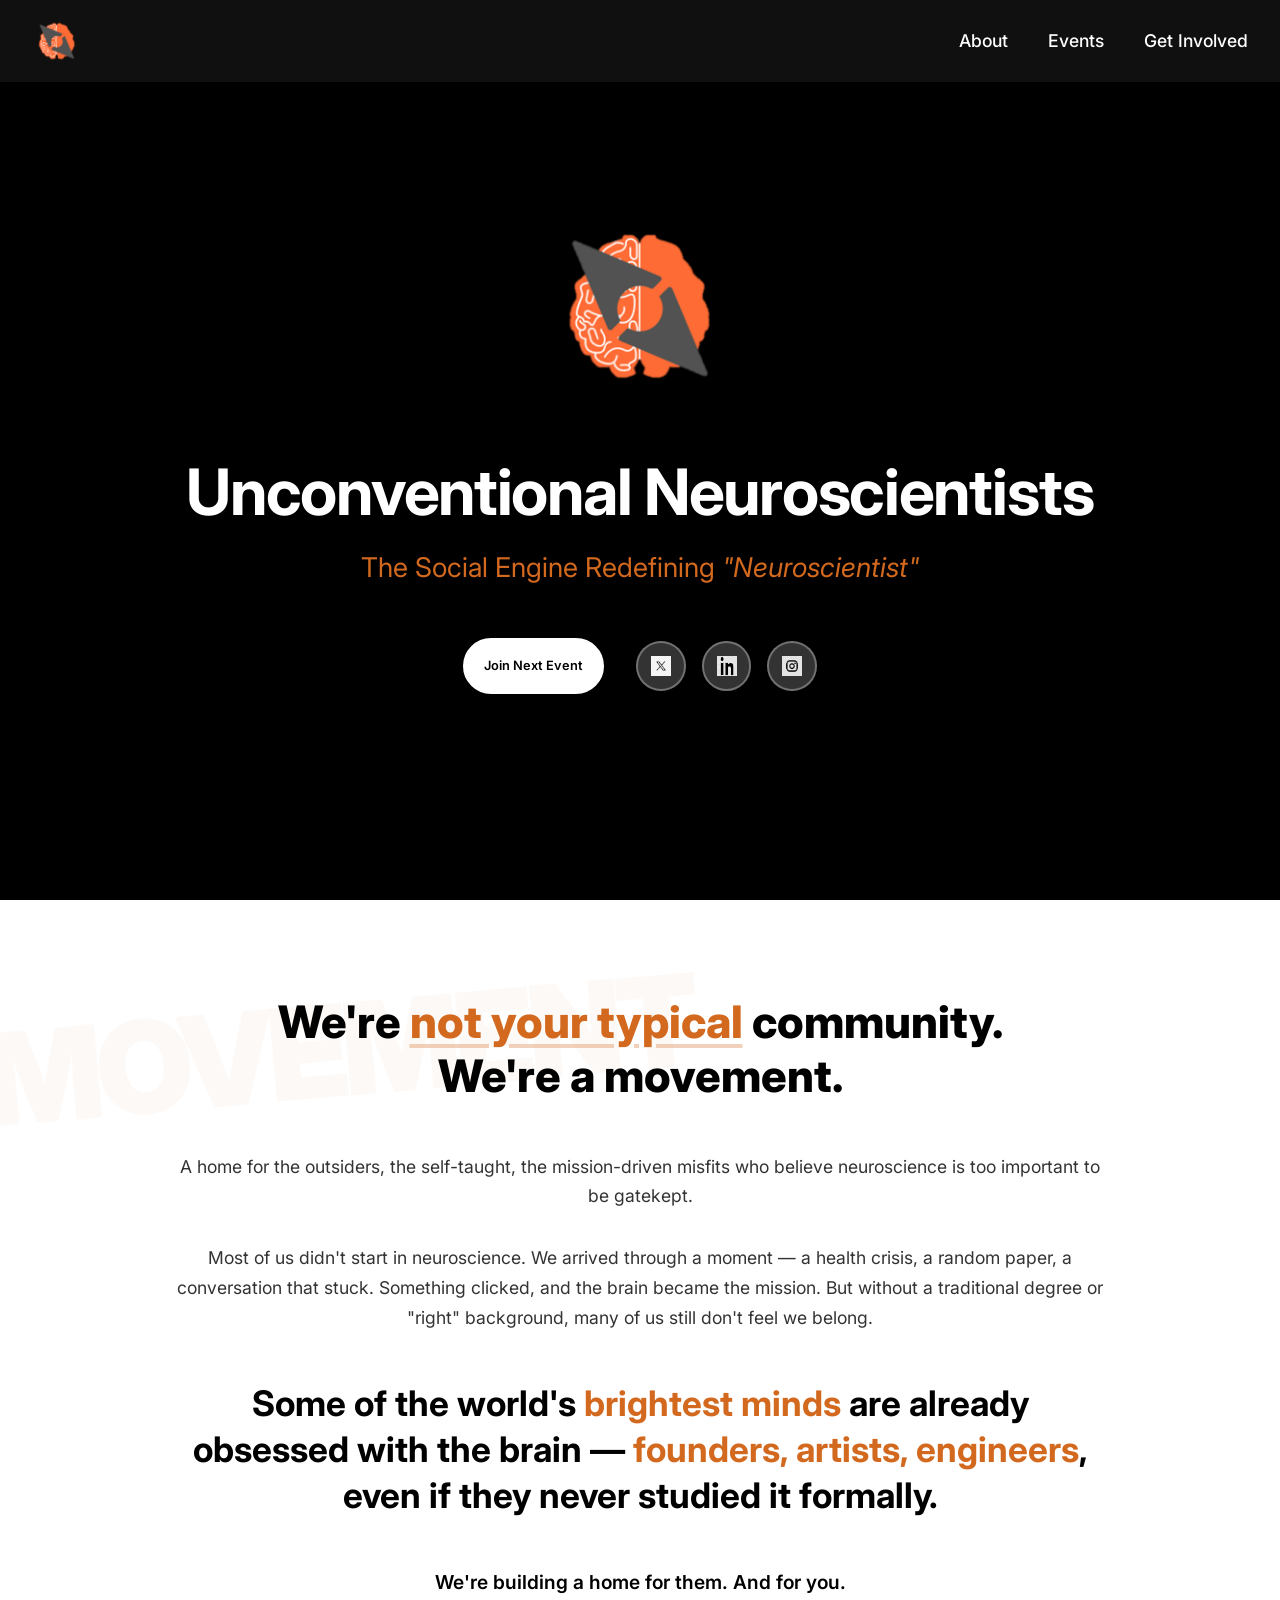
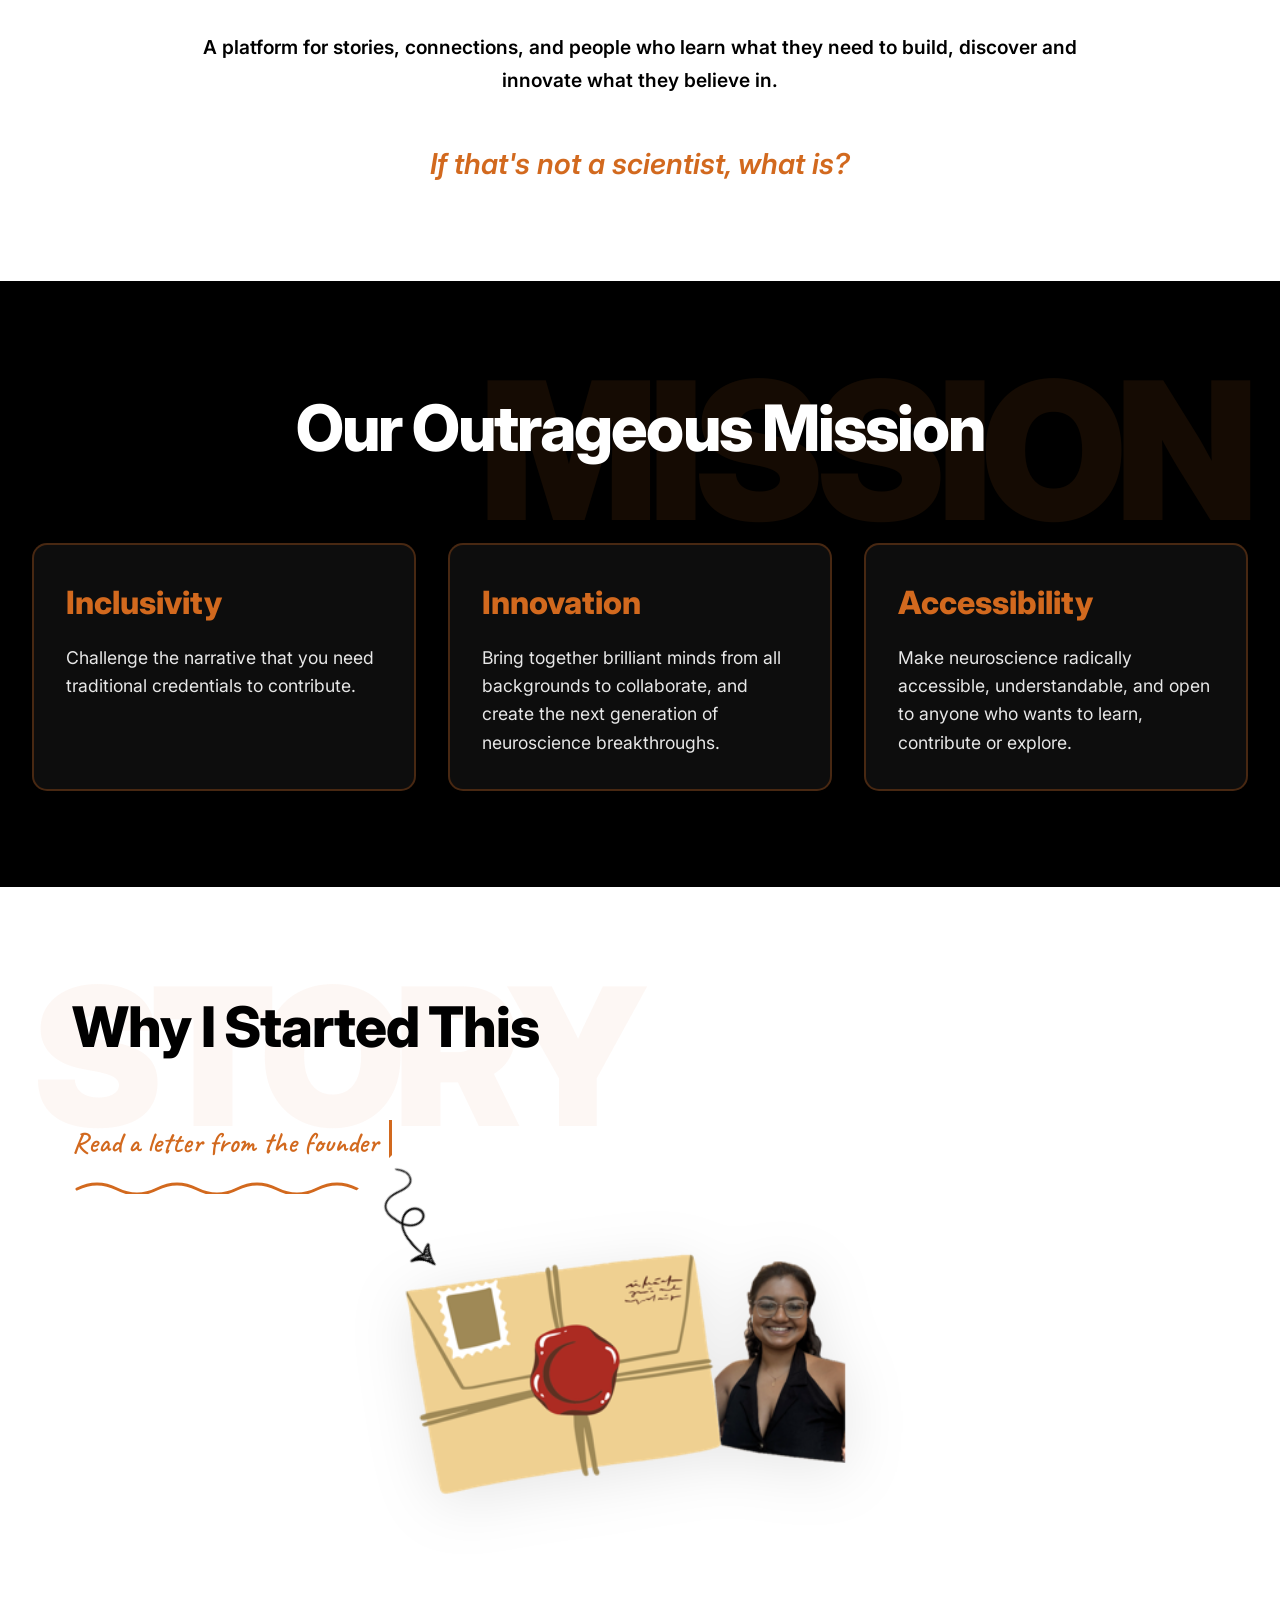
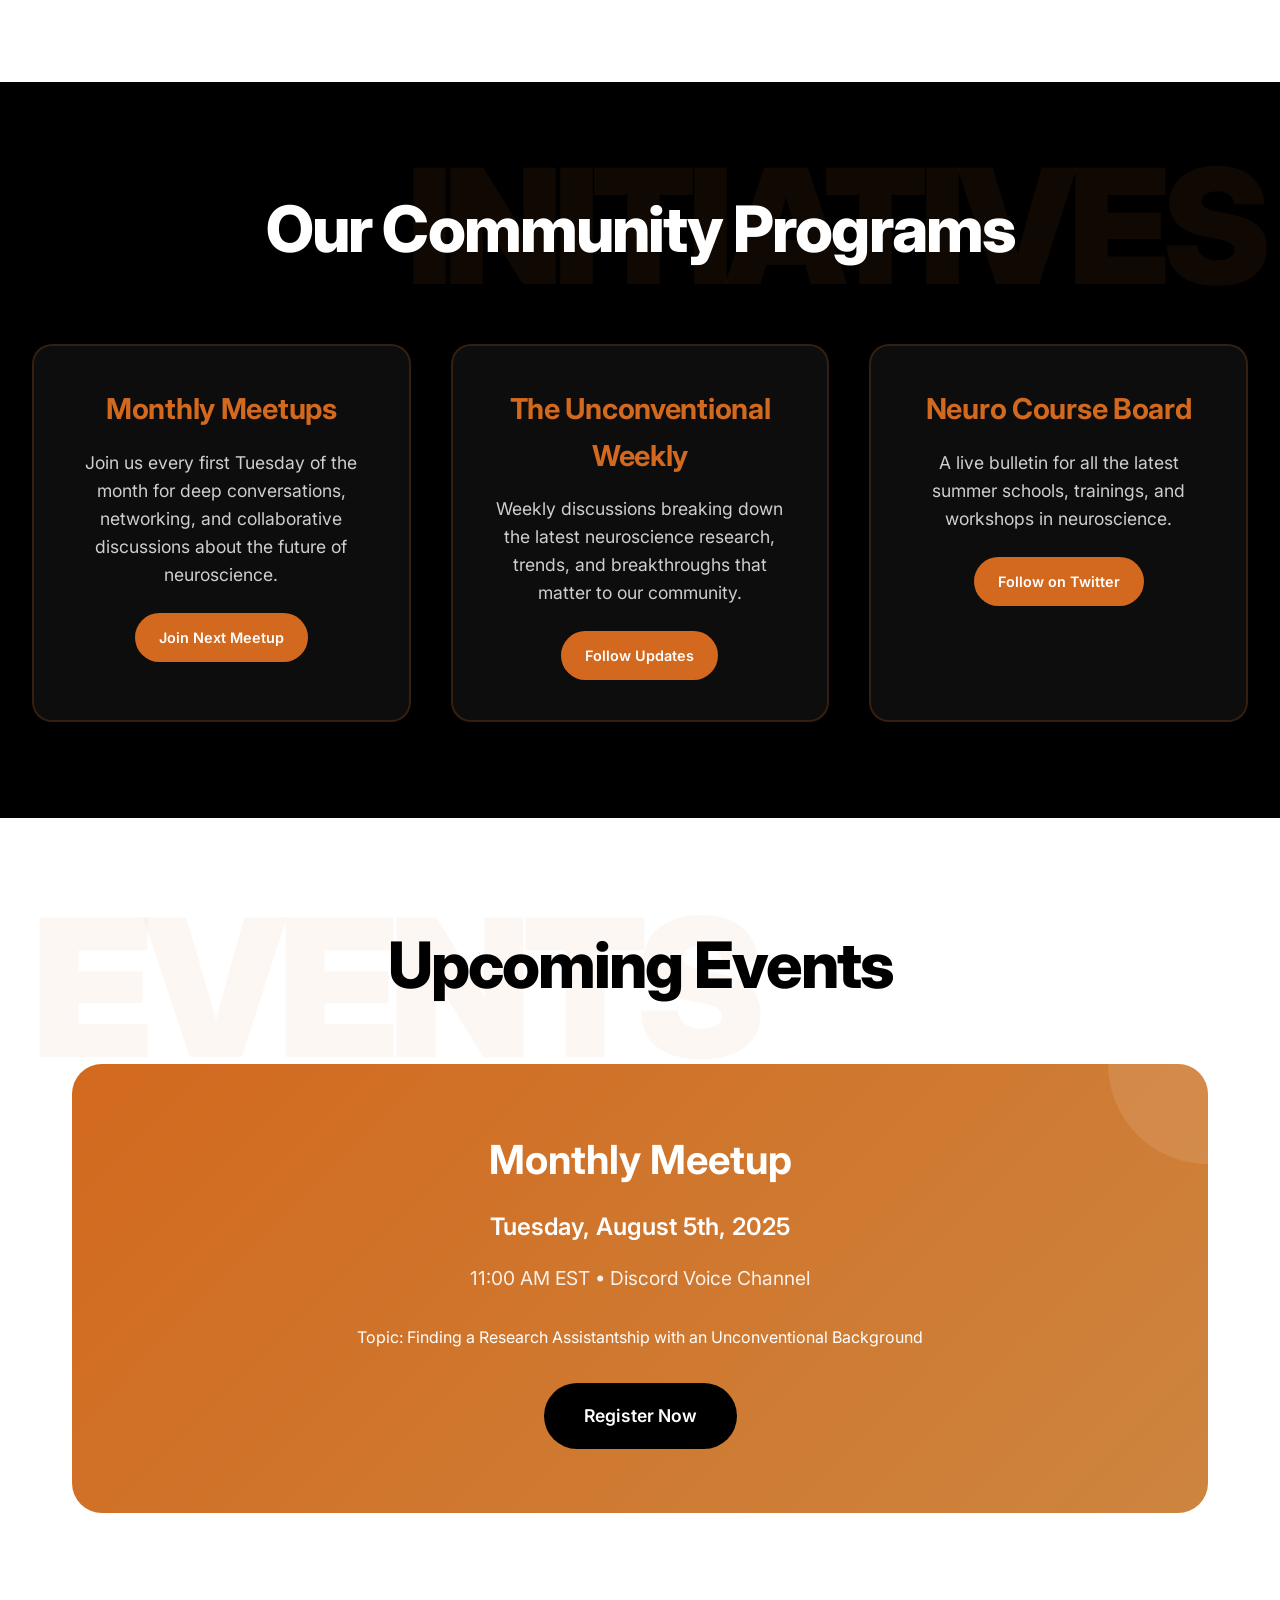
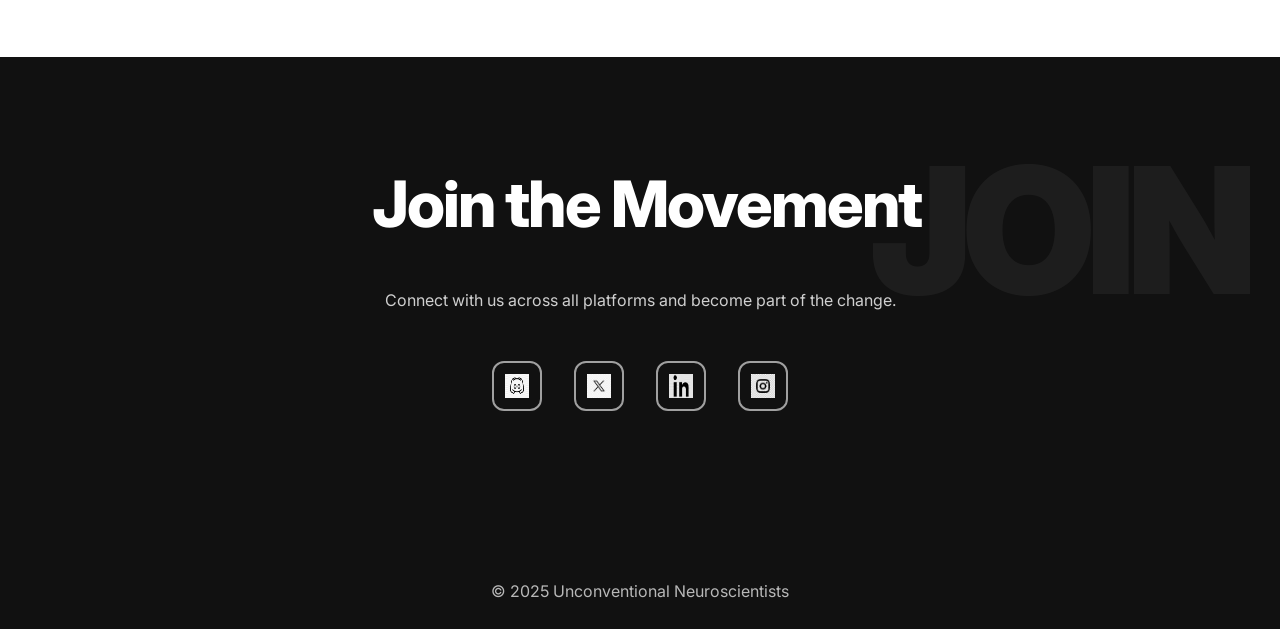
==== index.html @ bb315731 "changed word platform to community" ====
<!DOCTYPE html>
<html lang="en">
<head>
    <meta charset="UTF-8">
    <meta name="viewport" content="width=device-width, initial-scale=1.0">
    <title>Unconventional Neuroscientists</title>
    <link href="https://fonts.googleapis.com/css2?family=Inter:wght@400;500;600;700;800;900&family=Poppins:wght@400;500;600;700;800;900&family=Caveat:wght@400;500;600;700&display=swap" rel="stylesheet">
    <style>
        * {
            margin: 0;
            padding: 0;
            box-sizing: border-box;
        }

        body {
            font-family: 'Inter', 'Poppins', -apple-system, BlinkMacSystemFont, 'Segoe UI', sans-serif;
            line-height: 1.6;
            color: #333;
            scroll-behavior: smooth;
            overflow-x: hidden;
        }

        /* Header */
        .header {
            position: fixed;
            top: 0;
            width: 100%;
            background: rgba(17, 17, 17, 0.95);
            backdrop-filter: blur(10px);
            padding: 1rem 0;
            z-index: 1000;
            box-shadow: 0 2px 20px rgba(0,0,0,0.3);
        }

        .nav-container {
            max-width: 1400px;
            margin: 0 auto;
            display: flex;
            justify-content: space-between;
            align-items: center;
            padding: 0 2rem;
        }

        .logo {
            height: 50px;
            width: 50px;
            background-image: url('uneuro_logo_logo_clear_zoom.png');
            background-size: contain;
            background-repeat: no-repeat;
            background-position: center;
            display: flex;
            align-items: center;
            justify-content: center;
        }

        .nav-links {
            display: flex;
            list-style: none;
            gap: 2.5rem;
        }

        .nav-links a {
            text-decoration: none;
            color: white;
            font-weight: 500;
            font-size: 1.1rem;
            transition: color 0.3s ease;
        }

        .nav-links a:hover {
            color: #D2691E;
        }

        /* Hero Section */
        .hero {
            height: 100vh;
            display: flex;
            flex-direction: column;
            justify-content: center;
            align-items: center;
            background: #000;
            text-align: center;
            padding: 0 2rem;
            position: relative;
        }

        .hero-logo {
            width: 200px;
            height: 200px;
            background-image: url('uneuro_logo_logo_clear_zoom.png');
            background-size: contain;
            background-repeat: no-repeat;
            background-position: center;
            margin-bottom: 3rem;
            animation: float 3s ease-in-out infinite;
            box-shadow: 0 20px 60px rgba(0,0,0,0.2);
        }

        @keyframes float {
            0%, 100% { transform: translateY(0px); }
            50% { transform: translateY(-10px); }
        }

        .hero h1 {
            font-size: 4rem;
            font-weight: 700;
            color: white;
            margin-bottom: 1rem;
            line-height: 1.2;
            letter-spacing: -0.02em;
        }

        .tagline {
            font-size: 1.7rem;
            color: #D2691E;
            max-width: 600px;
            margin: 0 auto 3rem;
            font-weight: 400;
        }

        .hero-ctas {
            display: flex;
            gap: 2rem;
            justify-content: center;
            align-items: center;
            flex-wrap: wrap;
        }

        .primary-cta {
            background: white;
            color: #000;
            padding: 1.0rem 1.2rem;
            border-radius: 50px;
            text-decoration: none;
            font-weight: 600;
            font-size: 0.8rem;
            transition: all 0.3s ease;
            border: 2px solid white;
        }

        .primary-cta:hover {
            background: #000;
            color: white;
            transform: translateY(-2px);
        }

        .social-links {
            display: flex;
            gap: 1rem;
            align-items: center;
        }

        .social-link {
            background: rgba(255, 255, 255, 0.2);
            color: white;
            padding: 0.8rem;
            border-radius: 50%;
            text-decoration: none;
            font-weight: 600;
            font-size: 1rem;
            transition: all 0.3s ease;
            border: 2px solid rgba(255, 255, 255, 0.3);
            min-width: 45px;
            min-height: 45px;
            display: flex;
            align-items: center;
            justify-content: center;
        }

        .social-link img {
            width: 20px;
            height: 20px;
        }

        .social-link:hover {
            background: white;
            transform: translateY(-2px);
        }

        /* Movement Section */
        .movement {
            background: #fff;
            padding: 6rem 0;
            position: relative;
            overflow: hidden;
        }

        .movement::before {
            content: 'MOVEMENT';
            position: absolute;
            font-size: 8rem;
            font-weight: 900;
            color: rgba(210, 105, 30, 0.04);
            top: 3rem;
            left: -1rem;
            z-index: 1;
            letter-spacing: -0.05em;
            transform: rotate(-5deg);
        }

        .movement-content {
            position: relative;
            z-index: 2;
            max-width: 1000px;
            margin: 0 auto;
            padding: 0 2rem;
        }

        .movement-opener {
            font-size: 2.8rem;
            font-weight: 800;
            text-align: center;
            margin-bottom: 3rem;
            line-height: 1.2;
            color: #000;
        }

        .movement-opener .not-typical {
            color: #D2691E;
            text-decoration: underline;
            text-decoration-color: rgba(210, 105, 30, 0.3);
            text-underline-offset: 6px;
        }

        .bio-text {
            font-size: 1.2rem;
            line-height: 1.7;
            color: #333;
            margin-bottom: 2rem;
            text-align: center;
        }

        .bio-text.center {
            text-align: center;
            font-weight: 600;
            color: #000;
        }

        .bio-highlight {
            background: linear-gradient(135deg, rgba(210, 105, 30, 0.15) 0%, rgba(205, 133, 63, 0.08) 100%);
            padding: 2rem;
            border-radius: 15px;
            margin: 2.5rem 0;
            border-left: 4px solid #D2691E;
            font-size: 1.4rem;
            font-weight: 600;
            color: #000;
            text-align: center;
        }

        .diverse-minds {
            font-size: 2.2rem;
            font-weight: 700;
            text-align: center;
            margin: 3rem 0;
            color: #000;
            line-height: 1.3;
        }

        .diverse-minds .orange {
            color: #D2691E;
        }

        .final-question {
            font-size: 1.8rem;
            font-weight: 600;
            text-align: center;
            color: #D2691E;
            font-style: italic;
            margin-top: 3rem;
            line-height: 1.4;
        }

        /* Mission Section */
        .mission {
            background: #000;
            color: white;
            padding: 6rem 0;
            position: relative;
        }

        .mission::before {
            content: 'MISSION';
            position: absolute;
            font-size: 12rem;
            font-weight: 900;
            color: rgba(210, 105, 30, 0.1);
            top: 1rem;
            right: 2rem;
            z-index: 1;
            letter-spacing: -0.05em;
        }

        .mission-content {
            position: relative;
            z-index: 2;
            max-width: 1400px;
            margin: 0 auto;
            padding: 0 2rem;
        }

        .mission h2 {
            font-size: 4rem;
            font-weight: 800;
            color: white;
            margin-bottom: 3rem;
            text-align: center;
            letter-spacing: -0.03em;
        }

        .mission-grid {
            display: grid;
            grid-template-columns: repeat(auto-fit, minmax(350px, 1fr));
            gap: 2rem;
            margin-top: 4rem;
        }

        .mission-card {
            background: rgba(255, 255, 255, 0.05);
            border: 2px solid rgba(210, 105, 30, 0.3);
            border-radius: 15px;
            padding: 2rem;
            transition: all 0.3s ease;
        }

        .mission-card:hover {
            border-color: #D2691E;
            background: rgba(210, 105, 30, 0.1);
            transform: translateY(-5px);
        }

        .mission-card .number {
            font-size: 2rem;
            font-weight: 800;
            color: #D2691E;
            margin-bottom: 1rem;
        }

        .mission-card p {
            font-size: 1.1rem;
            line-height: 1.6;
            color: rgba(255, 255, 255, 0.9);
        }
        
        .mission-ps {
            text-align: center;
            margin-top: 4rem;
        }
        
        .mission-ps p {
            font-size: 1.8rem;
            font-weight: 800;
            color: #D2691E;
            margin: 0;
            letter-spacing: -0.01em;
        }

        /* Section Styles */
        .section {
            padding: 6rem 0;
            position: relative;
            /* Remove white padding - extend to full width */
            max-width: none;
            margin: 0;
            width: 100vw;
            margin-left: calc(-50vw + 50%);
        }

        .section-content {
            padding: 0 2rem;
            max-width: 1400px;
            margin: 0 auto;
        }

        /* Community Promise Section */
        .community-promise {
            background: #D2691E;
            padding: 4rem 0;
            position: relative;
            /* Extend orange background to full screen width */
            max-width: none !important;
            margin: 0 !important;
            width: 100vw;
            margin-left: calc(-50vw + 50%);
        }

        .community-promise::before {
            content: 'BELONG';
            position: absolute;
            font-size: 12rem;
            font-weight: 900;
            color: rgba(0, 0, 0, 0.15);
            top: 2rem;
            right: 2rem;
            z-index: 1;
            letter-spacing: -0.05em;
        }

        .promise-content {
            position: relative;
            z-index: 2;
            max-width: 800px;
            margin: 0 auto;
            text-align: left;
            padding: 0 2rem;
        }

        .community-promise h2 {
            font-size: 4rem;
            font-weight: 800;
            color: white;
            margin-bottom: 2rem;
            letter-spacing: -0.03em;
        }

        .community-promise p {
            font-size: 1.3rem;
            line-height: 1.8;
            color: rgba(255, 255, 255, 0.9);
            margin-bottom: 1.5rem;
        }

        /* Vision Section */
        .vision {
            background: #111;
            padding: 4rem 0;
            position: relative;
            /* Extend background to full screen width */
            max-width: none !important;
            margin: 0 !important;
            width: 100vw;
            margin-left: calc(-50vw + 50%);
        }

        .vision::before {
            content: 'VISION';
            position: absolute;
            font-size: 11rem;
            font-weight: 900;
            color: rgba(210, 105, 30, 0.15);
            top: 1rem;
            left: 1rem;
            z-index: 1;
            letter-spacing: -0.05em;
        }

        .vision-content {
            position: relative;
            z-index: 2;
            max-width: 1000px;
            margin: 0 auto;
            padding: 0 2rem;
        }

        .vision h2 {
            font-size: 4rem;
            font-weight: 800;
            color: white;
            margin-bottom: 3rem;
            text-align: center;
            letter-spacing: -0.03em;
        }

        .vision-points {
            display: grid;
            grid-template-columns: 1fr;
            gap: 3rem;
        }

        .vision-point {
            background: rgba(210, 105, 30, 0.1);
            padding: 2.5rem;
            border-radius: 20px;
            border-left: 4px solid #D2691E;
        }

        .vision-point h3 {
            font-size: 1.8rem;
            font-weight: 700;
            color: #D2691E;
            margin-bottom: 1rem;
            letter-spacing: -0.01em;
        }

        .vision-point p {
            font-size: 1.1rem;
            line-height: 1.8;
            color: rgba(255, 255, 255, 0.8);
        }

        /* Monthly Meetups Section */
        .meetups {
            background: #111;
            padding: 4rem 0;
            position: relative;
            /* Extend background to full screen width */
            max-width: none !important;
            margin: 0 !important;
            width: 100vw;
            margin-left: calc(-50vw + 50%);
        }

        .meetups::before {
            content: 'MEET';
            position: absolute;
            font-size: 10rem;
            font-weight: 900;
            color: rgba(210, 105, 30, 0.1);
            top: 1rem;
            left: 2rem;
            z-index: 1;
            letter-spacing: -0.05em;
        }

        .meetup-card {
            background: #D2691E;
            border-radius: 30px;
            padding: 4rem;
            max-width: 500px;
            margin-left: auto;
            margin-right: 4rem;
            box-shadow: 0 30px 80px rgba(0,0,0,0.3);
            border: none;
            position: relative;
            z-index: 2;
        }

        .meetup-card h2 {
            color: white;
            font-size: 2.8rem;
            margin-bottom: 1.5rem;
            text-align: left;
            font-weight: 700;
            letter-spacing: -0.02em;
        }

        .meetup-card p {
            font-size: 1.5rem;
            color: white;
            margin: 0;
            font-weight: 500;
            text-align: left;
        }

        /* Get Involved Section */
        .get-involved {
            background: #111;
            padding: 6rem 0;
            position: relative;
            /* Extend background to full screen width */
            max-width: none !important;
            margin: 0 !important;
            width: 100vw;
            margin-left: calc(-50vw + 50%);
        }

        .get-involved::before {
            content: 'JOIN';
            position: absolute;
            font-size: 11rem;
            font-weight: 900;
            color: rgba(255, 255, 255, 0.05);
            top: 2rem;
            right: 2rem;
            z-index: 1;
            letter-spacing: -0.05em;
        }

        .get-involved-content {
            position: relative;
            z-index: 2;
            max-width: 600px;
            margin: 0 auto;
            padding: 0 2rem;
        }

        .get-involved h2 {
            color: white;
            font-size: 4rem;
            font-weight: 800;
            margin-bottom: 2rem;
            text-align: center;
            letter-spacing: -0.03em;
            white-space: nowrap;
        }

        .community-tagline {
            font-size: 1.0rem;
            color: rgba(255, 255, 255, 0.8);
            margin-bottom: 3rem;
            text-align: center;
            line-height: 1.6;
        }

        .social-icons {
            display: flex;
            gap: 2rem;
            justify-content: center;
            align-items: center;
        }

        .social-icon {
            width: 50px;
            height: 50px;
            border: 2px solid rgba(255, 255, 255, 0.6);
            border-radius: 12px;
            display: flex;
            align-items: center;
            justify-content: center;
            text-decoration: none;
            color: rgba(255, 255, 255, 0.8);
            font-size: 1.5rem;
            transition: all 0.3s ease;
            background: transparent;
        }

        .social-icon img {
            width: 24px;
            height: 24px;
        }

        .social-icon:hover {
            border-color: #D2691E;
            background: rgba(210, 105, 30, 0.1);
            transform: translateY(-2px);
        }

        .platform-label {
            font-size: 0.9rem;
            color: rgba(255, 255, 255, 0.6);
            margin-top: 1rem;
            text-align: center;
        }

        /* Help Shape Section */
        .help-shape {
            background: #111;
            position: relative;
            padding: 8rem 0;
            /* Extend background to full screen width */
            max-width: none !important;
            margin: 0 !important;
            width: 100vw;
            margin-left: calc(-50vw + 50%);
        }

        .help-shape::before {
            content: 'SHAPE';
            position: absolute;
            font-size: 10rem;
            font-weight: 900;
            color: rgba(210, 105, 30, 0.1);
            top: 1rem;
            left: 1rem;
            z-index: 1;
            letter-spacing: -0.05em;
        }

        .help-shape-content {
            position: relative;
            z-index: 2;
            max-width: 700px;
            margin: 0 auto;
            text-align: center;
            padding: 0 2rem;
        }

        .help-shape h2 {
            font-size: 4rem;
            font-weight: 800;
            color: white;
            margin-bottom: 2rem;
            letter-spacing: -0.03em;
        }

        .help-shape p {
            font-size: 1.1rem;
            line-height: 1.8;
            color: rgba(255, 255, 255, 0.8);
            margin-bottom: 1.5rem;
        }

        .cta-button {
            display: inline-block;
            background: #D2691E;
            color: white;
            padding: 1.5rem 3rem;
            border-radius: 50px;
            text-decoration: none;
            font-weight: 600;
            font-size: 1.2rem;
            transition: all 0.3s ease;
            margin-top: 2rem;
        }

        .cta-button:hover {
            transform: translateY(-3px);
            box-shadow: 0 15px 40px rgba(210, 105, 30, 0.4);
            background: #B8641F;
        }

        /* Footer */
        .footer {
            background: #111;
            color: white;
            padding: 1.5rem 0;
        }

        .footer-content {
            max-width: 1400px;
            margin: 0 auto;
            padding: 0 2rem;
            display: flex;
            justify-content: flex-start;
        }

        .footer-discord {
            background: #D2691E;
            color: white;
            padding: 0.8rem 1.5rem;
            border-radius: 40px;
            text-decoration: none;
            font-weight: 600;
            font-size: 1rem;
            transition: all 0.3s ease;
        }

        .footer-discord:hover {
            transform: translateY(-2px);
            box-shadow: 0 10px 30px rgba(210, 105, 30, 0.4);
            background: #B8641F;
        }

        /* Mobile Responsive */
        @media (max-width: 768px) {
            .nav-links {
                display: flex;
                gap: 1.2rem;
                font-size: 0.9rem;
            }

            .hero h1 {
                font-size: 2.8rem;
            }

            .tagline {
                font-size: 1.2rem;
            }

            .hero-ctas {
                flex-direction: column;
                gap: 1.5rem;
            }

            .social-links {
                justify-content: center;
            }

            .mission::before,
            .about::before,
            .movement::before,
            .initiatives::before,
            .events::before,
            .get-involved::before {
                font-size: 6rem;
                top: 1rem;
                right: 1rem;
                left: auto;
            }

            .movement::before {
                left: 1rem;
                right: auto;
            }

            .about::before {
                left: 1rem;
                right: auto;
            }

            .mission h2,
            .about .story-content h2,
            .initiatives h2,
            .events h2,
            .get-involved h2 {
                font-size: 2.8rem;
            }

            .mission-grid {
                grid-template-columns: 1fr;
                gap: 1.5rem;
            }


            .initiatives-grid {
                grid-template-columns: 1fr;
                gap: 2rem;
            }

            .next-event {
                padding: 2.5rem 2rem;
            }

            .next-event h3 {
                font-size: 2rem;
            }

            .hero-logo {
                width: 150px;
                height: 150px;
            }

            .hero-logo::before {
                width: 60px;
                height: 60px;
            }

            .hero-logo::after {
                width: 90px;
                height: 12px;
            }
            
            .about .section-content {
                gap: 0rem;
            }

            .get-involved h2 {
                font-size: 2.8rem;
                white-space: normal;
            }

            .social-icons {
                gap: 1.5rem;
            }

            .social-icon {
                width: 45px;
                height: 45px;
                font-size: 1.3rem;
            }

            .movement-opener {
                font-size: 2.5rem;
            }

            .bio-text {
                font-size: 1.2rem;
            }

            .bio-highlight {
                font-size: 1.4rem;
                padding: 2rem;
            }

            .diverse-minds {
                font-size: 2rem;
            }

            .final-question {
                font-size: 1.8rem;
            }

            .typewriter-text {
                font-size: 1.4rem;
            }

            .squiggly-underline {
                width: 280px;
            }

            .curvy-arrow {
                width: 80px;
                right: -50px;
                top: 50px;
            }

            .envelope {
                width: 480px;
            }
        }

        /* Why I Started This Section */
        .about {
            background: #fff;
            padding: 6rem 0;
            position: relative;
        }

        .about::before {
            content: 'STORY';
            position: absolute;
            font-size: 12rem;
            font-weight: 900;
            color: rgba(210, 105, 30, 0.05);
            top: 1rem;
            left: 2rem;
            z-index: 1;
            letter-spacing: -0.05em;
        }
        
        .about .section-content {
            position: relative;
            z-index: 2;
            max-width: 1200px;
            /* margin: 0 auto; */
            /* padding: 0 2rem; */
            display: flex;
            flex-direction: column;
        }
        
        .story-content {
            align-self: flex-start;
        }
        
        .story-content h2 {
            font-size: 3.5rem;
            font-weight: 800;
            color: #000;
            margin-bottom: 3rem;
            letter-spacing: -0.02em;
            text-align: left;
        }
        
        .letter-section {
            display: flex;
            justify-content: center;
            align-items: center;
            width: 100%;
            margin: -6rem 0 0 0;
            padding: 0;
        }
        
        .envelope-container {
            display: flex;
            justify-content: center;
            align-items: center;
            margin: 0;
            padding: 0;
        }

        .animated-text-container {
            margin-bottom: 3rem;
            position: relative;
            display: flex;
            flex-direction: column;
            align-items: flex-start;
            max-width: fit-content;
        }

        .typewriter-text {
            font-family: 'Caveat', cursive;
            font-size: 1.8rem;
            color: #D2691E;
            font-weight: 600;
            white-space: nowrap;
            overflow: hidden;
            border-right: 3px solid #D2691E;
            width: 0;
            animation: typewriter 3s steps(28) 0.5s forwards, blink 0.75s step-end infinite;
        }
        
        @keyframes typewriter {
            from { width: 0; }
            to { width: 100%; }
       }
       

        @keyframes blink {
            50% { border-color: transparent; }
        }

        .squiggly-underline {
            margin-top: 0.5rem;
            opacity: 0;
            animation: fadeInUnderline 0.5s ease 3.5s forwards;
        }

        @keyframes fadeInUnderline {
            to {opacity: 1; }
        }

        .squiggly-path {
            stroke: #D2691E;
            stroke-width: 3;
            fill: none;
            stroke-linecap: round;
            stroke-dasharray: 300;
            stroke-dashoffset: 300;
            animation: drawSquiggle 1s ease 3.5s forwards;
        }

        @keyframes drawSquiggle {
            to { stroke-dashoffset: 0; }
        }

        .curvy-arrow {
            position: absolute;
            width: 120px;
            height: auto;
            top: 60px;
            right: -80px;
            opacity: 0;
            transform: rotate(45deg);
            animation: arrowAppear 0.5s ease 4.5s forwards, arrowPulse 2s ease-in-out 5s infinite;
        }

        @keyframes arrowAppear {
            to {opacity: 1; }
        }

        @keyframes arrowPulse {
            0%, 100% { transform: scale(1); }
            50% { transform: scale(1.05); }
        }

        .envelope {
            width: 600px;
            height: auto;
            cursor: pointer;
            transition: all 0.3s ease;
            filter: drop-shadow(0 10px 30px rgba(0,0,0,0.1));
        }

        .envelope:hover, .envelope.highlight {
            transform: translateY(-8px);
            filter: drop-shadow(0 25px 50px rgba(210, 105, 30, 0.2));
        }

        /* Modal Styles */
        .letter-modal {
            display: none;
            position: fixed;
            z-index: 9999;
            left: 0;
            top: 0;
            width: 100%;
            height: 100%;
            background-color: rgba(0,0,0,0.8);
            animation: fadeIn 0.3s ease;
        }

        .letter-content {
            position: relative;
            background: #f8f5f0;
            margin: 5% auto;
            padding: 3rem;
            width: 80%;
            max-width: 700px;
            border-radius: 15px;
            box-shadow: 0 30px 80px rgba(0,0,0,0.3);
            max-height: 80vh;
            overflow-y: auto;
            animation: slideIn 0.4s ease;
        }

        .close-letter {
            position: absolute;
            top: 15px;
            right: 25px;
            font-size: 2rem;
            font-weight: bold;
            color: #666;
            cursor: pointer;
            transition: color 0.3s ease;
        }

        .close-letter:hover {
            color: #D2691E;
        }

        .letter-text {
            font-family: 'Caveat', cursive;
            font-size: 1.5rem;
            line-height: 1.7;
            color: #333;
            margin-bottom: 1.5rem;
            font-weight: 500;
        }

        .letter-signature {
            font-family: 'Caveat', cursive;
            font-size: 1.7rem;
            color: #D2691E;
            text-align: right;
            margin-top: 2rem;
            font-weight: 600;
        }

        @keyframes fadeIn {
            from { opacity: 0; }
            to { opacity: 1; }
        }

        @keyframes slideIn {
            from { transform: translateY(-50px); opacity: 0; }
            to { transform: translateY(0); opacity: 1; }
        }

        .founder-photo {
            width: 100%;
            max-width: 400px;
            height: 500px;
            background: linear-gradient(135deg, #f8f9fa 0%, #e9ecef 100%);
            border-radius: 20px;
            display: flex;
            flex-direction: column;
            justify-content: center;
            align-items: center;
            color: #666;
            font-size: 1.2rem;
            box-shadow: 0 30px 80px rgba(0,0,0,0.1);
            border: 2px solid #f0f0f0;
            position: relative;
            overflow: hidden;
            margin-left: auto;
        }

        .founder-photo::before {
            content: '📸';
            font-size: 4rem;
            margin-bottom: 1rem;
            opacity: 0.5;
        }

        .photo-accent {
            position: absolute;
            width: 100px;
            height: 100px;
            background: #D2691E;
            border-radius: 50%;
            top: -50px;
            right: -50px;
            opacity: 0.1;
        }

        /* Community Initiatives Section */
        .initiatives {
            background: #000;
            color: white;
            padding: 6rem 0;
            position: relative;
        }

        .initiatives::before {
            content: 'INITIATIVES';
            position: absolute;
            font-size: 10rem;
            font-weight: 900;
            color: rgba(210, 105, 30, 0.08);
            top: 1rem;
            right: 1rem;
            z-index: 1;
            letter-spacing: -0.05em;
        }

        .initiatives-content {
            position: relative;
            z-index: 2;
            max-width: 1400px;
            margin: 0 auto;
            padding: 0 2rem;
        }

        .initiatives h2 {
            font-size: 4rem;
            font-weight: 800;
            color: white;
            margin-bottom: 3rem;
            text-align: center;
            letter-spacing: -0.03em;
        }

        .initiatives-grid {
            display: grid;
            grid-template-columns: repeat(auto-fit, minmax(300px, 1fr));
            gap: 2.5rem;
            margin-top: 4rem;
        }

        .initiative-card {
            background: rgba(255, 255, 255, 0.05);
            border: 2px solid rgba(210, 105, 30, 0.2);
            border-radius: 20px;
            padding: 2.5rem;
            text-align: center;
            transition: all 0.3s ease;
        }

        .initiative-card:hover {
            border-color: #D2691E;
            background: rgba(210, 105, 30, 0.1);
            transform: translateY(-5px);
        }

        .initiative-icon {
            font-size: 3rem;
            margin-bottom: 1.5rem;
            display: block;
        }

        .initiative-card h3 {
            font-size: 1.8rem;
            font-weight: 700;
            color: #D2691E;
            margin-bottom: 1rem;
            letter-spacing: -0.01em;
        }

        .initiative-card p {
            font-size: 1.1rem;
            line-height: 1.6;
            color: rgba(255, 255, 255, 0.8);
            margin-bottom: 1.5rem;
        }

        .initiative-link {
            display: inline-block;
            background: #D2691E;
            color: white;
            padding: 0.8rem 1.5rem;
            border-radius: 25px;
            text-decoration: none;
            font-weight: 600;
            font-size: 0.9rem;
            transition: all 0.3s ease;
        }

        .initiative-link:hover {
            background: #B8641F;
            transform: translateY(-2px);
        }

        /* Events Section */
        .events {
            background: #fff;
            padding: 6rem 0;
            position: relative;
        }

        .events::before {
            content: 'EVENTS';
            position: absolute;
            font-size: 12rem;
            font-weight: 900;
            color: rgba(210, 105, 30, 0.05);
            top: 1rem;
            left: 2rem;
            z-index: 1;
            letter-spacing: -0.05em;
        }

        .events-content {
            position: relative;
            z-index: 2;
            max-width: 1200px;
            margin: 0 auto;
            padding: 0 2rem;
        }

        .events h2 {
            font-size: 4rem;
            font-weight: 800;
            color: #000;
            margin-bottom: 3rem;
            text-align: center;
            letter-spacing: -0.03em;
        }

        .next-event {
            background: linear-gradient(135deg, #D2691E 0%, #CD853F 100%);
            border-radius: 30px;
            padding: 4rem;
            text-align: center;
            color: white;
            margin-bottom: 3rem;
            position: relative;
            overflow: hidden;
        }

        .next-event::before {
            content: '';
            position: absolute;
            width: 200px;
            height: 200px;
            background: rgba(255, 255, 255, 0.1);
            border-radius: 50%;
            top: -100px;
            right: -100px;
        }

        .next-event h3 {
            font-size: 2.5rem;
            font-weight: 700;
            margin-bottom: 1rem;
            position: relative;
            z-index: 2;
        }

        .event-date {
            font-size: 1.5rem;
            font-weight: 600;
            margin-bottom: 1rem;
            position: relative;
            z-index: 2;
        }

        .event-details {
            font-size: 1.2rem;
            margin-bottom: 2rem;
            opacity: 0.9;
            position: relative;
            z-index: 2;
        }

        .event-cta {
            background: #000;
            color: white;
            padding: 1.2rem 2.5rem;
            border-radius: 50px;
            text-decoration: none;
            font-weight: 600;
            font-size: 1.1rem;
            transition: all 0.3s ease;
            display: inline-block;
            position: relative;
            z-index: 2;
        }

        .event-cta:hover {
            background: white;
            color: #D2691E;
            transform: translateY(-2px);
        }
    </style>
</head>
<body>
    <!-- Header -->
    <header class="header">
        <nav class="nav-container">
            <div class="logo"></div>
            <ul class="nav-links">
                <li><a href="#about">About</a></li>
                <li><a href="#events">Events</a></li>
                <li><a href="#get-involved">Get Involved</a></li>
            </ul>
        </nav>
    </header>

    <!-- Hero Section -->
    <section id="home" class="hero">
        <div class="hero-logo"></div>
        <h1>Unconventional Neuroscientists</h1>
        <p class="tagline">The Social Engine Redefining <em>"Neuroscientist"</em></p>
        <div class="hero-ctas">
            <a href="#events" class="primary-cta">Join Next Event</a>
            <div class="social-links">
                <a href="https://x.com/UnconvNeurosci" class="social-link" title="Follow on Twitter">
                    <img src="X-bw.png" alt="Twitter/X">
                </a>
                <a href="https://www.linkedin.com/company/unconventional-neuroscientists/" class="social-link" title="Follow on LinkedIn">
                    <img src="linkedin-bw.png" alt="LinkedIn">
                </a>
                <a href="https://www.instagram.com/unconventional.neuroscientist" class="social-link" title="Follow on Instagram">
                    <img src="instagram-bw.png" alt="Instagram">
                </a>
            </div>
        </div>
    </section>

    <!-- Movement Section -->
    <section class="movement">
        <div class="movement-content">
            <h2 class="movement-opener">
                We're <span class="not-typical">not your typical</span> community.<br>
                We're a movement.
            </h2>
            
            <p class="bio-text" style="font-size: 1.1rem;">
                A home for the outsiders, the self-taught, the mission-driven misfits who believe neuroscience is too important to be gatekept.
            </p>
            
            <p class="bio-text" style="font-size: 1.1rem;">
                Most of us didn't start in neuroscience. We arrived through a moment — a health crisis, a random paper, a conversation that stuck. Something clicked, and the brain became the mission. But without a traditional degree or "right" background, many of us still don't feel we belong.
            </p>
            
            <div class="diverse-minds">
                Some of the world's <span class="orange">brightest minds</span> are already obsessed with the brain — <span class="orange">founders, artists, engineers</span>, even if they never studied it formally.
            </div>
            
            <p class="bio-text center">
                We're building a home for them. And for you.
            </p>
            
            <p class="bio-text center">
                A platform for stories, connections, and people who learn what they need to build, discover and innovate what they believe in.
            </p>
            
            <div class="final-question">
                If that's not a scientist, what is?
            </div>
        </div>
    </section>

    <!-- Mission Section -->
    <section class="mission">
        <div class="mission-content">
            <h2>Our Outrageous Mission</h2>
            <div class="mission-grid">
                <div class="mission-card">
                    <div class="number">Inclusivity</div>
                    <p>Challenge the narrative that you need traditional credentials to contribute.</p>
                </div>
                <div class="mission-card">
                    <div class="number">Innovation</div>
                    <p>Bring together brilliant minds from all backgrounds to collaborate, and create the next generation of neuroscience breakthroughs.</p>
                </div>
                <div class="mission-card">
                    <div class="number">Accessibility</div>
                    <p>Make neuroscience radically accessible, understandable, and open to anyone who wants to learn, contribute or explore.</p>
                </div>
            </div>
            
        </div>
    </section>

    <!-- Why I Started This Section -->
    <section id="about" class="about">
        <div class="section-content">
            <div class="story-content">
                <h2>Why I Started This</h2>
                
                <div class="animated-text-container">
                    <div class="typewriter-text">Read a letter from the founder</div>
                    <svg class="squiggly-underline" width="320" height="20" viewBox="0 0 320 20">
                        <path class="squiggly-path" d="M5,15 Q25,5 45,15 T85,15 Q105,5 125,15 T165,15 Q185,5 205,15 T245,15 Q265,5 285,15 T315,15"/>
                    </svg>
                    <img src="6ceecafe-3358-4706-8090-83ec634657d8.jpg" alt="Arrow pointing to envelope" class="curvy-arrow">
                </div>
            </div>
            
            <div class="letter-section">
                <div class="envelope-container">
                    <img src="envelope_and_nayanika2.png" alt="Letter from founder" class="envelope" onclick="openLetter()">
                </div>
            </div>
        </div>
    </section>

    <!-- Community Initiatives Section -->
    <section class="initiatives">
        <div class="initiatives-content">
            <h2>Our Community Programs</h2>
            <div class="initiatives-grid">
                <div class="initiative-card">
                    <!-- <span class="initiative-icon">🧠</span> -->
                    <h3>Monthly Meetups</h3>
                    <p>Join us every first Tuesday of the month for deep conversations, networking, and collaborative discussions about the future of neuroscience.</p>
                    <a href="#events" class="initiative-link">Join Next Meetup</a>
                </div>
                
                <div class="initiative-card">
                    <!-- <span class="initiative-icon">📰</span> -->
                    <h3>The Unconventional Weekly</h3>
                    <p>Weekly discussions breaking down the latest neuroscience research, trends, and breakthroughs that matter to our community.</p>
                    <a href="https://www.linkedin.com/company/unconventional-neuroscientists/" class="initiative-link">Follow Updates</a>
                </div>
                
                <div class="initiative-card">
                    <!-- <span class="initiative-icon">🐦</span> -->
                    <h3>Neuro Course Board</h3>
                    <p>A live bulletin for all the latest summer schools, trainings, and workshops in neuroscience.</p>
                    <a href="https://x.com/BrainCourses" class="initiative-link">Follow on Twitter</a>
                </div>
                
                <!-- <div class="initiative-card">
                    <span class="initiative-icon">📺</span>
                    <h3>Weekly Series</h3>
                    <p>Regular content series featuring unconventional career paths, innovative research approaches, and community spotlights.</p>
                    <a href="#" class="initiative-link">Watch Series</a>
                </div> -->
            </div>
        </div>
    </section>

    <!-- Events Section -->
    <section id="events" class="events">
        <div class="events-content">
            <h2>Upcoming Events</h2>
            
            <div class="next-event">
                <h3>Monthly Meetup</h3>
                <div class="event-date">Tuesday, August 5th, 2025</div>
                <div class="event-details">11:00 AM EST • Discord Voice Channel</div>
                <p style="margin-bottom: 2rem;">Topic: Finding a Research Assistantship with an Unconventional Background</p>
                <a href="https://discord.gg/vVK9NcXKk5" class="event-cta">Register Now</a>
            </div>
        </div>
    </section>

    <!-- Join the Movement Section -->
    <section id="get-involved" class="section get-involved">
        <div class="section-content">
            <div class="get-involved-content">
                <h2>Join the Movement</h2>
                <p class="community-tagline">Connect with us across all platforms and become part of the change.</p>
                
                <div class="social-icons" style="margin: 3rem 0;">
                    <a href="https://discord.gg/vVK9NcXKk5" class="social-icon" title="Join Discord">
                        <img src="discord-bw.png" alt="Discord">
                    </a>
                    <a href="https://x.com/UnconvNeurosci" class="social-icon" title="Follow on Twitter">
                        <img src="X-bw.png" alt="Twitter/X">
                    </a>
                    <a href="https://www.linkedin.com/company/unconventional-neuroscientists/" class="social-icon" title="Follow on LinkedIn">
                        <img src="linkedin-bw.png" alt="LinkedIn">
                    </a>
                    <a href="https://www.instagram.com/unconventional.neuroscientist" class="social-icon" title="Follow on Instagram">
                        <img src="instagram-bw.png" alt="Instagram">
                    </a>
                </div>
            </div>
        </div>
    </section>

    <!-- Letter Modal -->
    <div id="letterModal" class="letter-modal">
        <div class="letter-content">
            <span class="close-letter" onclick="closeLetter()">&times;</span>
            <h3 style="font-family: 'Caveat', cursive; font-size: 2.2rem; color: #D2691E; text-align: center; margin-bottom: 2rem; font-weight: 600;">A Letter from the Founder</h3>
            
            <p class="letter-text">Dear reader,</p>
            
            <p class="letter-text">I've struggled a lot to find my place in this field. I never formally studied neuroscience, either before or after deciding to pursue it. I taught myself everything I know through textbooks, research papers, and by cold-emailing people.</p>
            
            <p class="letter-text">That made the journey difficult, but it also taught me things that no class ever could. Within two years of pivoting to neuroscience, I led my first research project. Along the way, I got to interact with researchers, clinicians, consumers, investors, and individuals with lived experience.</p>
            
            <p class="letter-text">I wore many hats: researcher, communicator, advisor. I explored several subfields including computational, cognitive, behavioral, and systems neuroscience. Life has been a roller coaster.</p>
            
            <p class="letter-text">But the hardest part of it all was the isolation. My story felt very different from those around me. Then I realized that almost every person I admire in neuroscience has a story like mine. That's just the nature of science. But the people who seemed to enjoy the process most had one thing in common: they had a community.</p>
            
            <p class="letter-text" style="text-align: center; font-size: 1.6rem; color: #D2691E; font-weight: 600; margin: 2rem 0;">That's why I created Unconventional Neuroscientists.</p>
            
            <div class="letter-signature">
                Love,<br>
                Nayanika
            </div>
        </div>
    </div>

    <!-- Footer -->
    <footer class="footer">
        <div class="footer-content">
            <p style="color: rgba(255,255,255,0.7); text-align: center; width: 100%;">© 2025 Unconventional Neuroscientists</p>
        </div>
    </footer>

    <script>
        // Smooth scrolling for navigation links
        document.querySelectorAll('a[href^="#"]').forEach(anchor => {
            anchor.addEventListener('click', function (e) {
                e.preventDefault();
                const target = document.querySelector(this.getAttribute('href'));
                if (target) {
                    target.scrollIntoView({
                        behavior: 'smooth',
                        block: 'start'
                    });
                }
            });
        });

        // Header background on scroll
        window.addEventListener('scroll', () => {
            const header = document.querySelector('.header');
            if (window.scrollY > 100) {
                header.style.background = 'rgba(17, 17, 17, 0.98)';
            } else {
                header.style.background = 'rgba(17, 17, 17, 0.95)';
            }
        });

        // Letter Modal Functions
        function openLetter() {
            document.getElementById('letterModal').style.display = 'block';
            document.body.style.overflow = 'hidden';
        }

        function closeLetter() {
            document.getElementById('letterModal').style.display = 'none';
            document.body.style.overflow = 'auto';
        }

        // Close modal when clicking outside of it
        window.onclick = function(event) {
            const modal = document.getElementById('letterModal');
            if (event.target === modal) {
                closeLetter();
            }
        }

        // Simple hover interactions for envelope
        document.addEventListener('DOMContentLoaded', function() {
            const envelope = document.querySelector('.envelope');
            const arrowImg = document.querySelector('.curvy-arrow');
            const typewriterText = document.querySelector('.typewriter-text');
            
            // Add hover interactions
            [arrowImg, typewriterText].forEach(element => {
                if (element) {
                    element.addEventListener('mouseenter', () => {
                        envelope.classList.add('highlight');
                    });
                    
                    element.addEventListener('mouseleave', () => {
                        envelope.classList.remove('highlight');
                    });
                }
            });
        });
    </script>
</body>
</html>
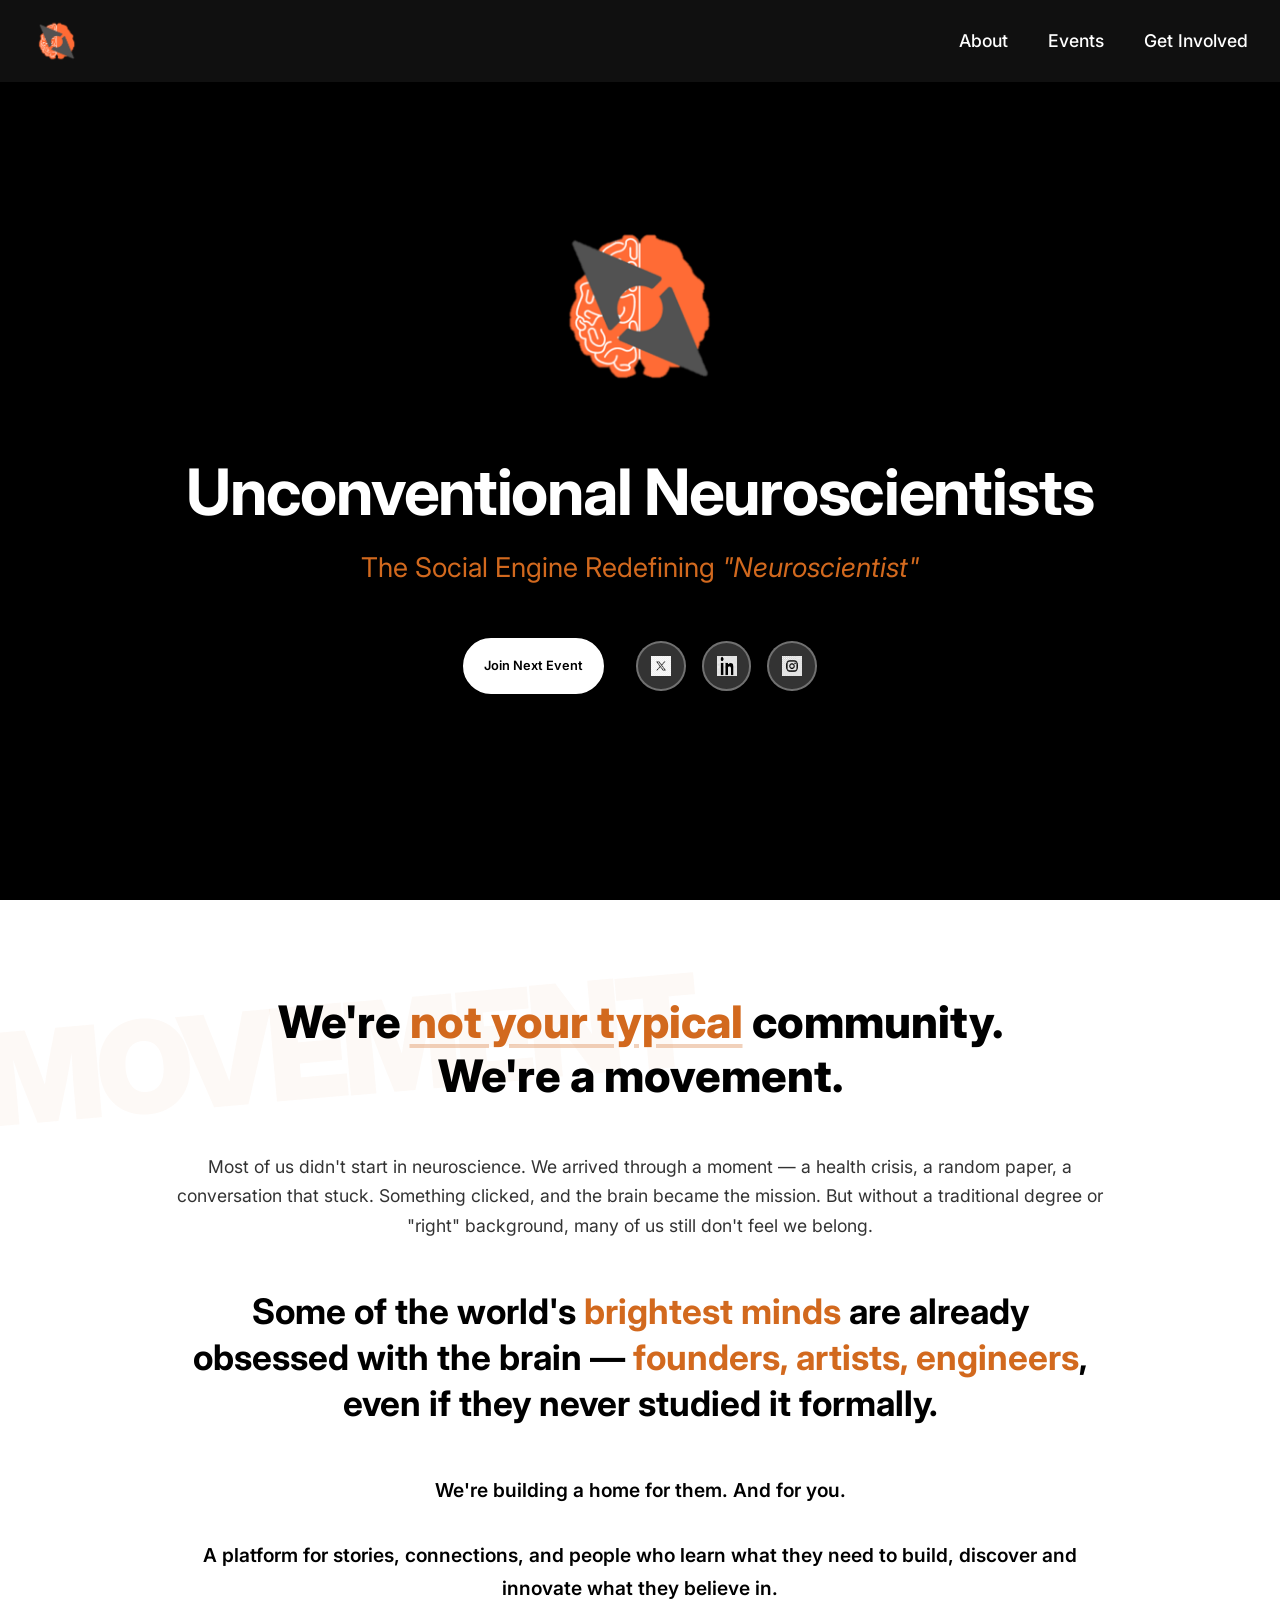
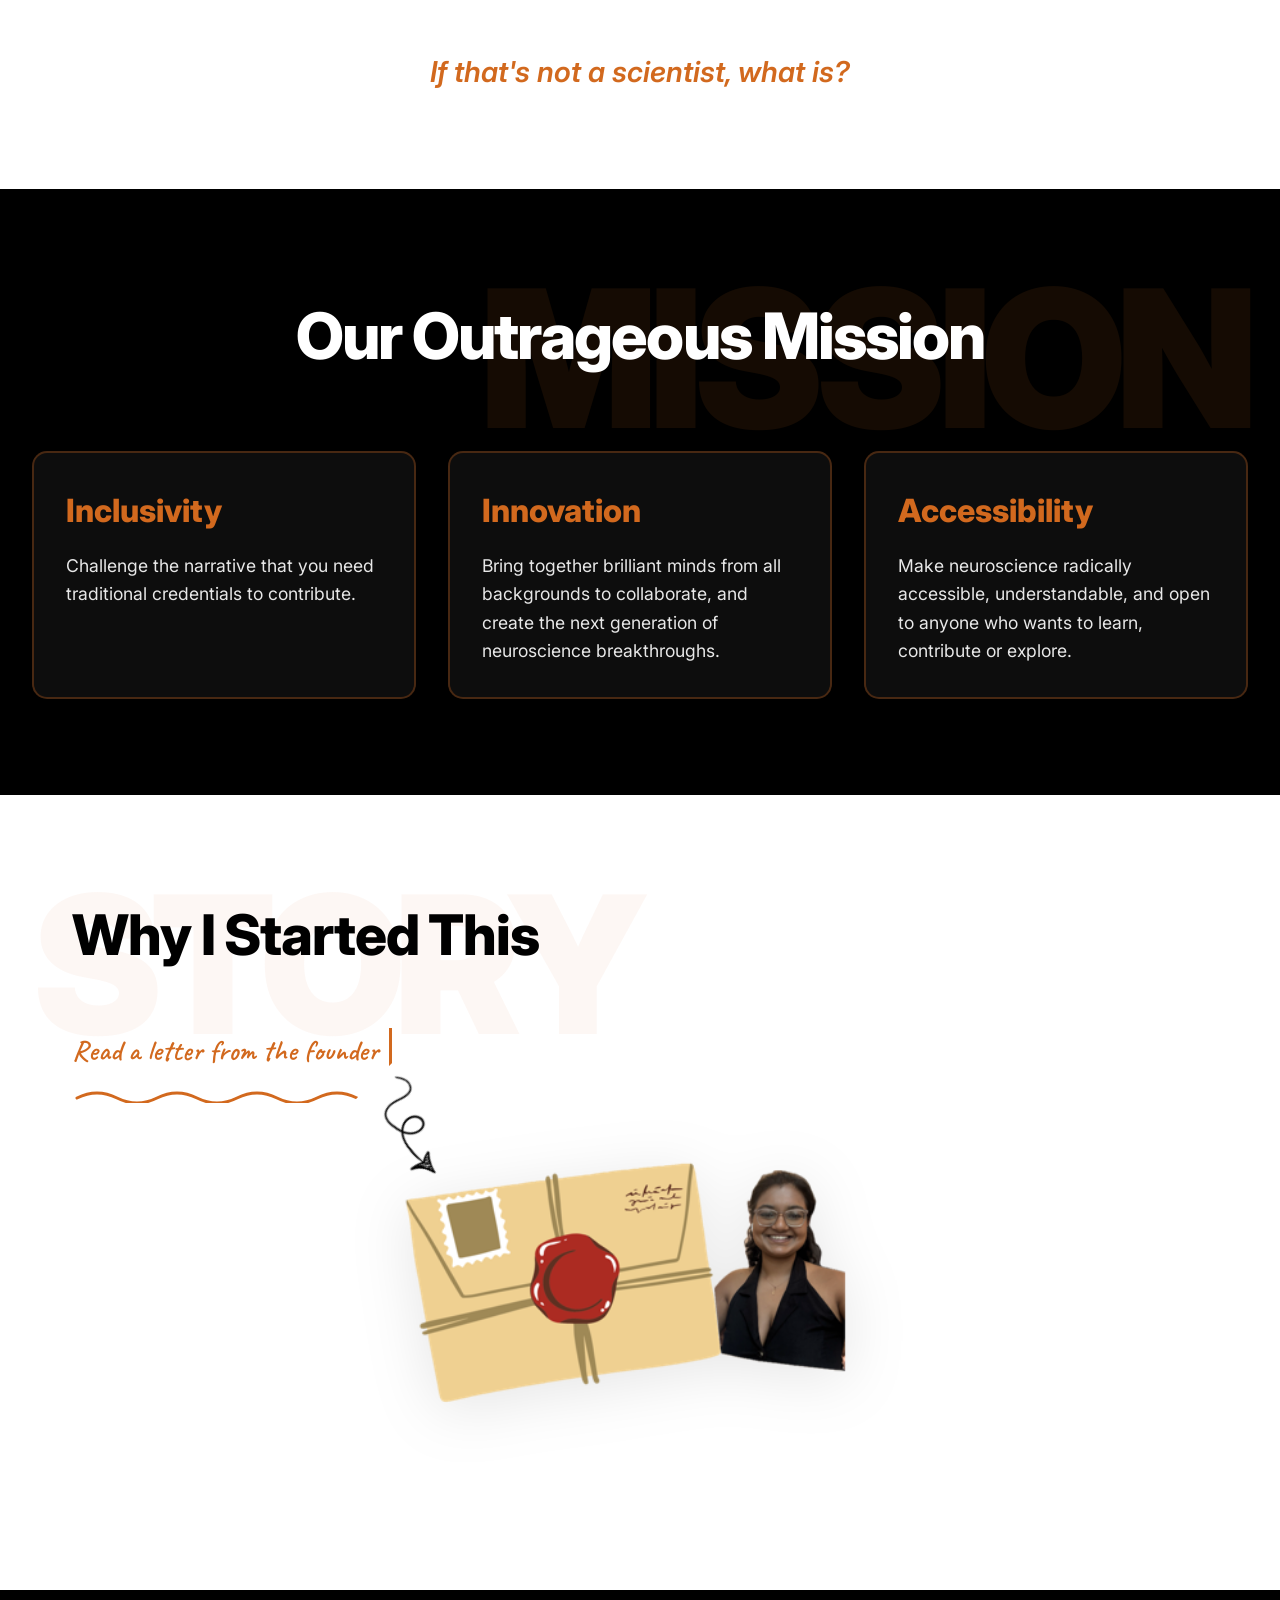
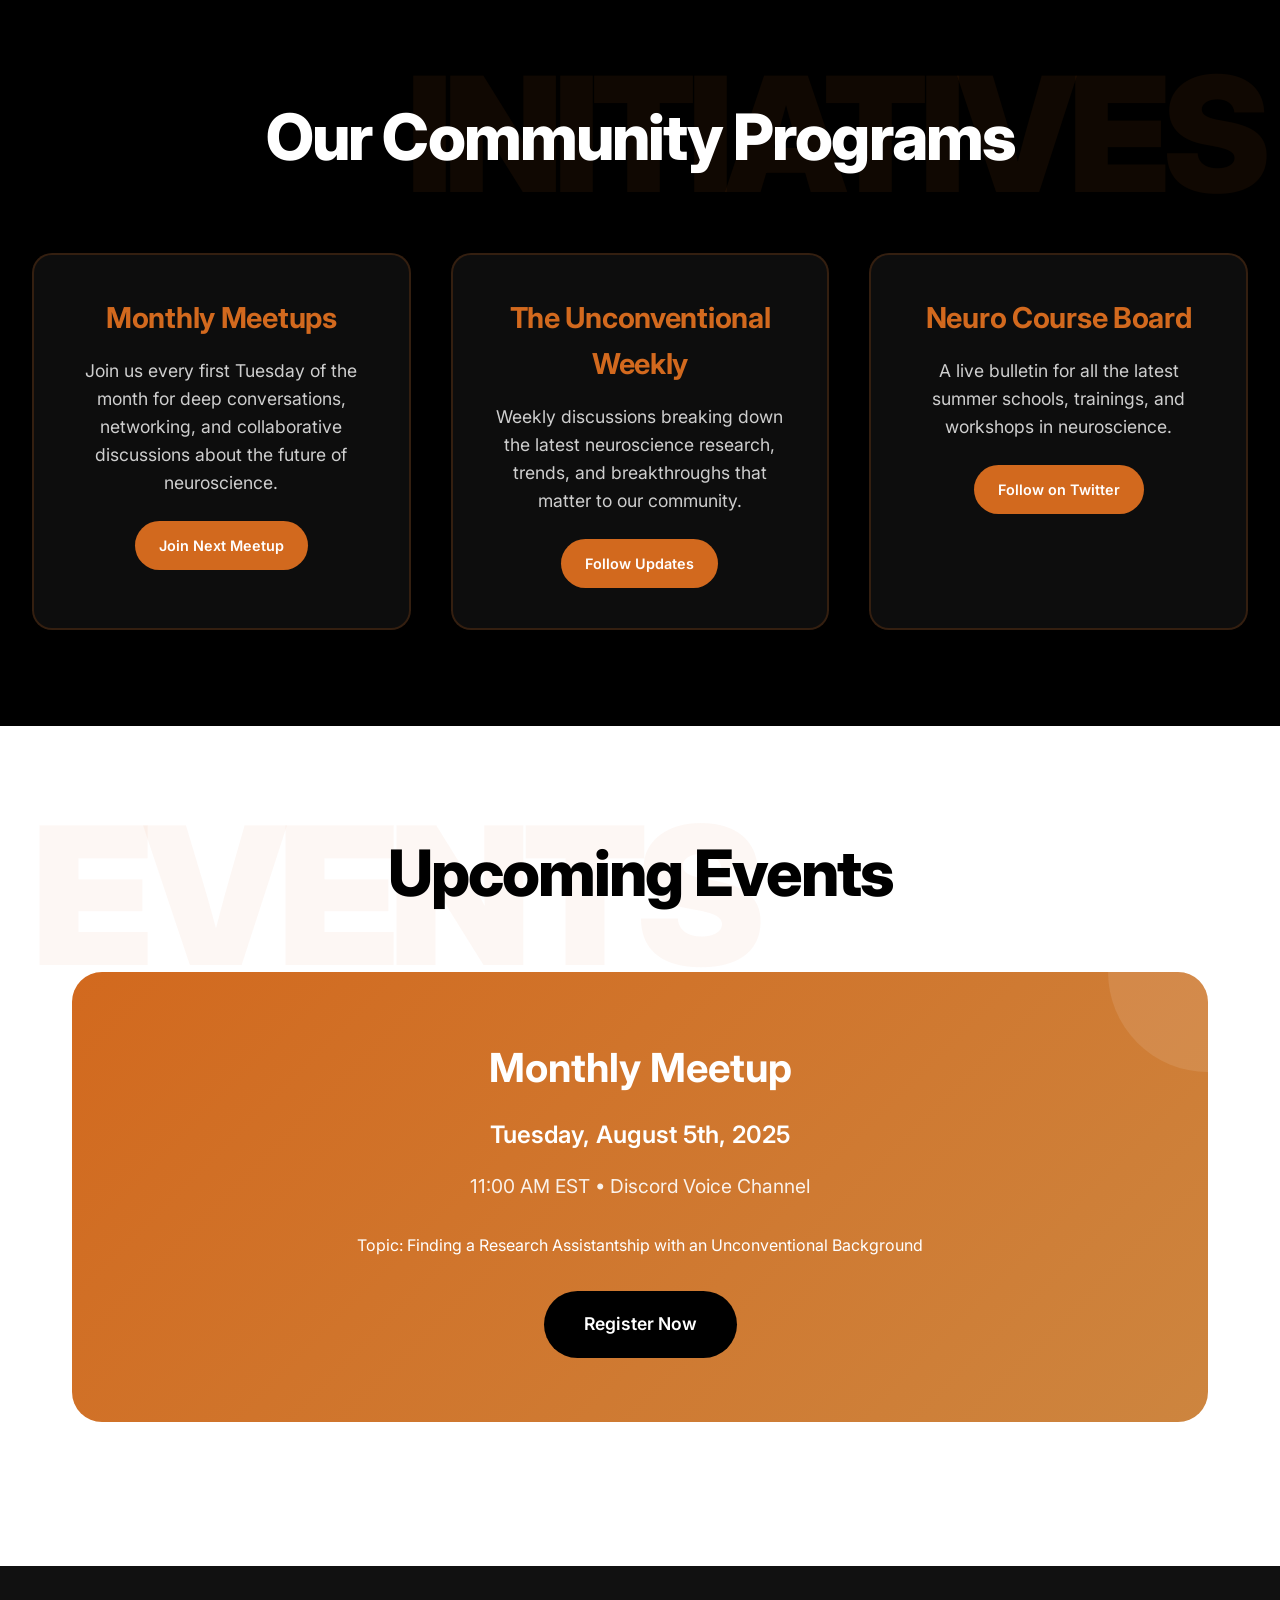
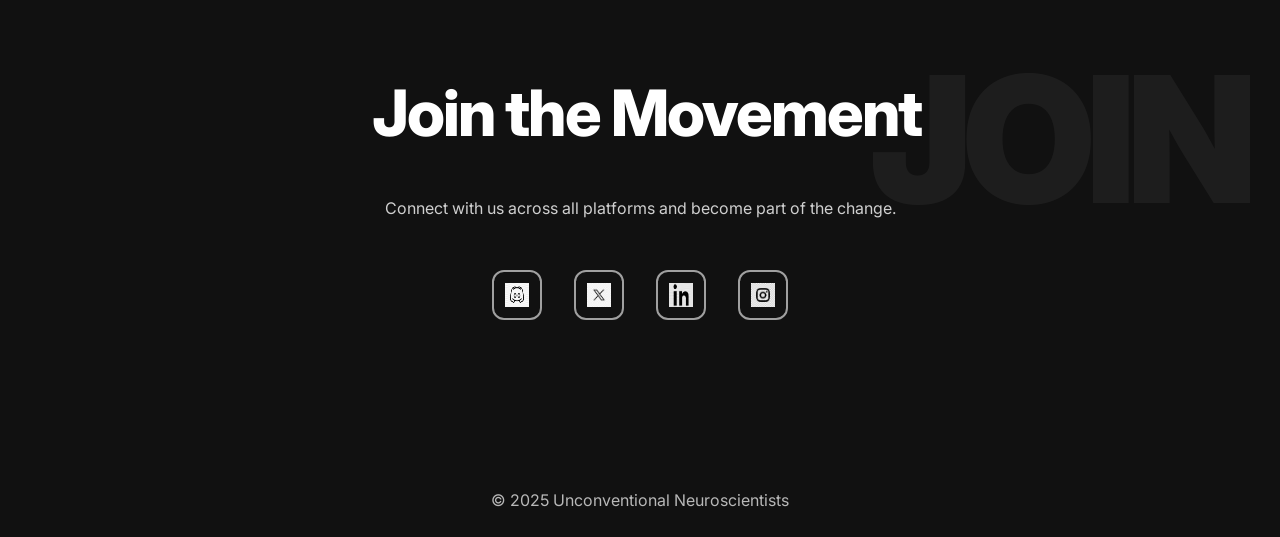
==== commit d28562c4: "edit the main message of the website" ====
--- a/index.html
+++ b/index.html
@@ -1375,10 +1375,10 @@
                 We're a movement.
             </h2>
             
-            <p class="bio-text" style="font-size: 1.1rem;">
+            <!-- <p class="bio-text" style="font-size: 1.1rem;">
                 A home for the outsiders, the self-taught, the mission-driven misfits who believe neuroscience is too important to be gatekept.
             </p>
-            
+             -->
             <p class="bio-text" style="font-size: 1.1rem;">
                 Most of us didn't start in neuroscience. We arrived through a moment — a health crisis, a random paper, a conversation that stuck. Something clicked, and the brain became the mission. But without a traditional degree or "right" background, many of us still don't feel we belong.
             </p>
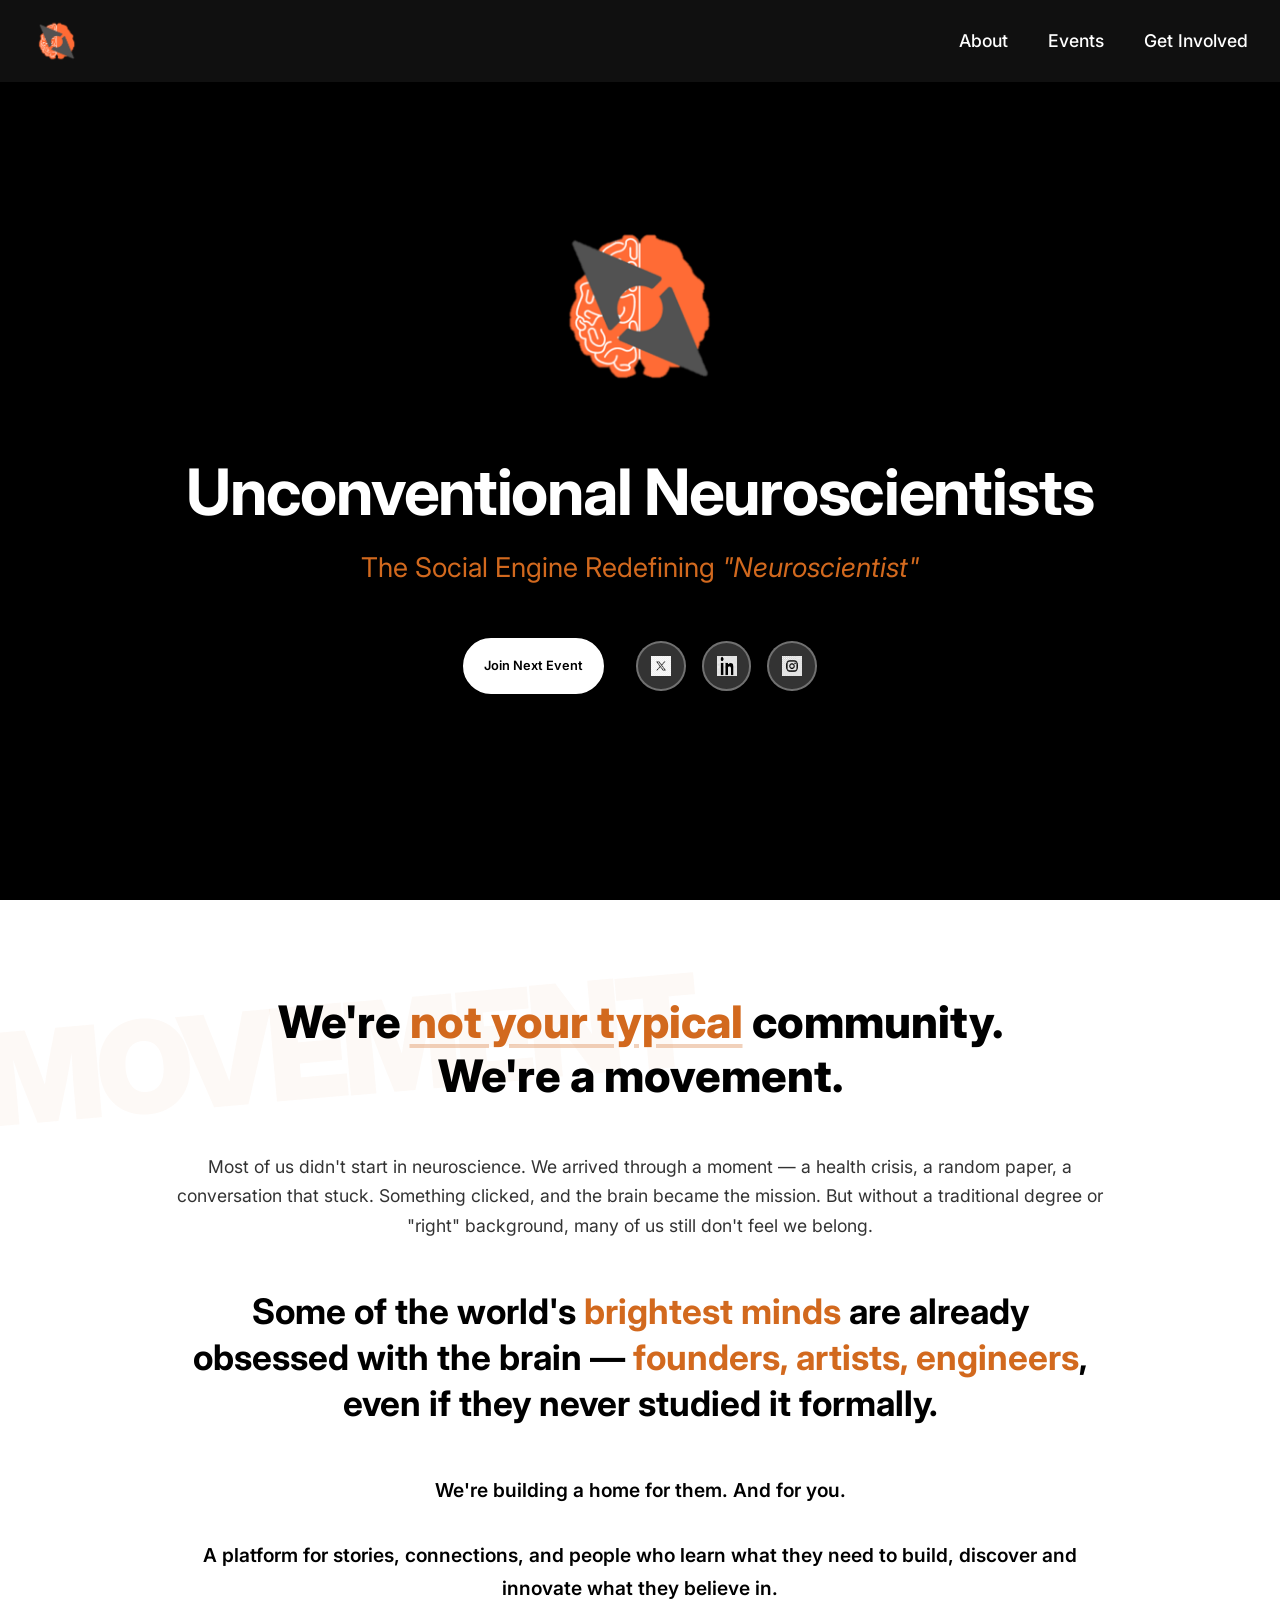
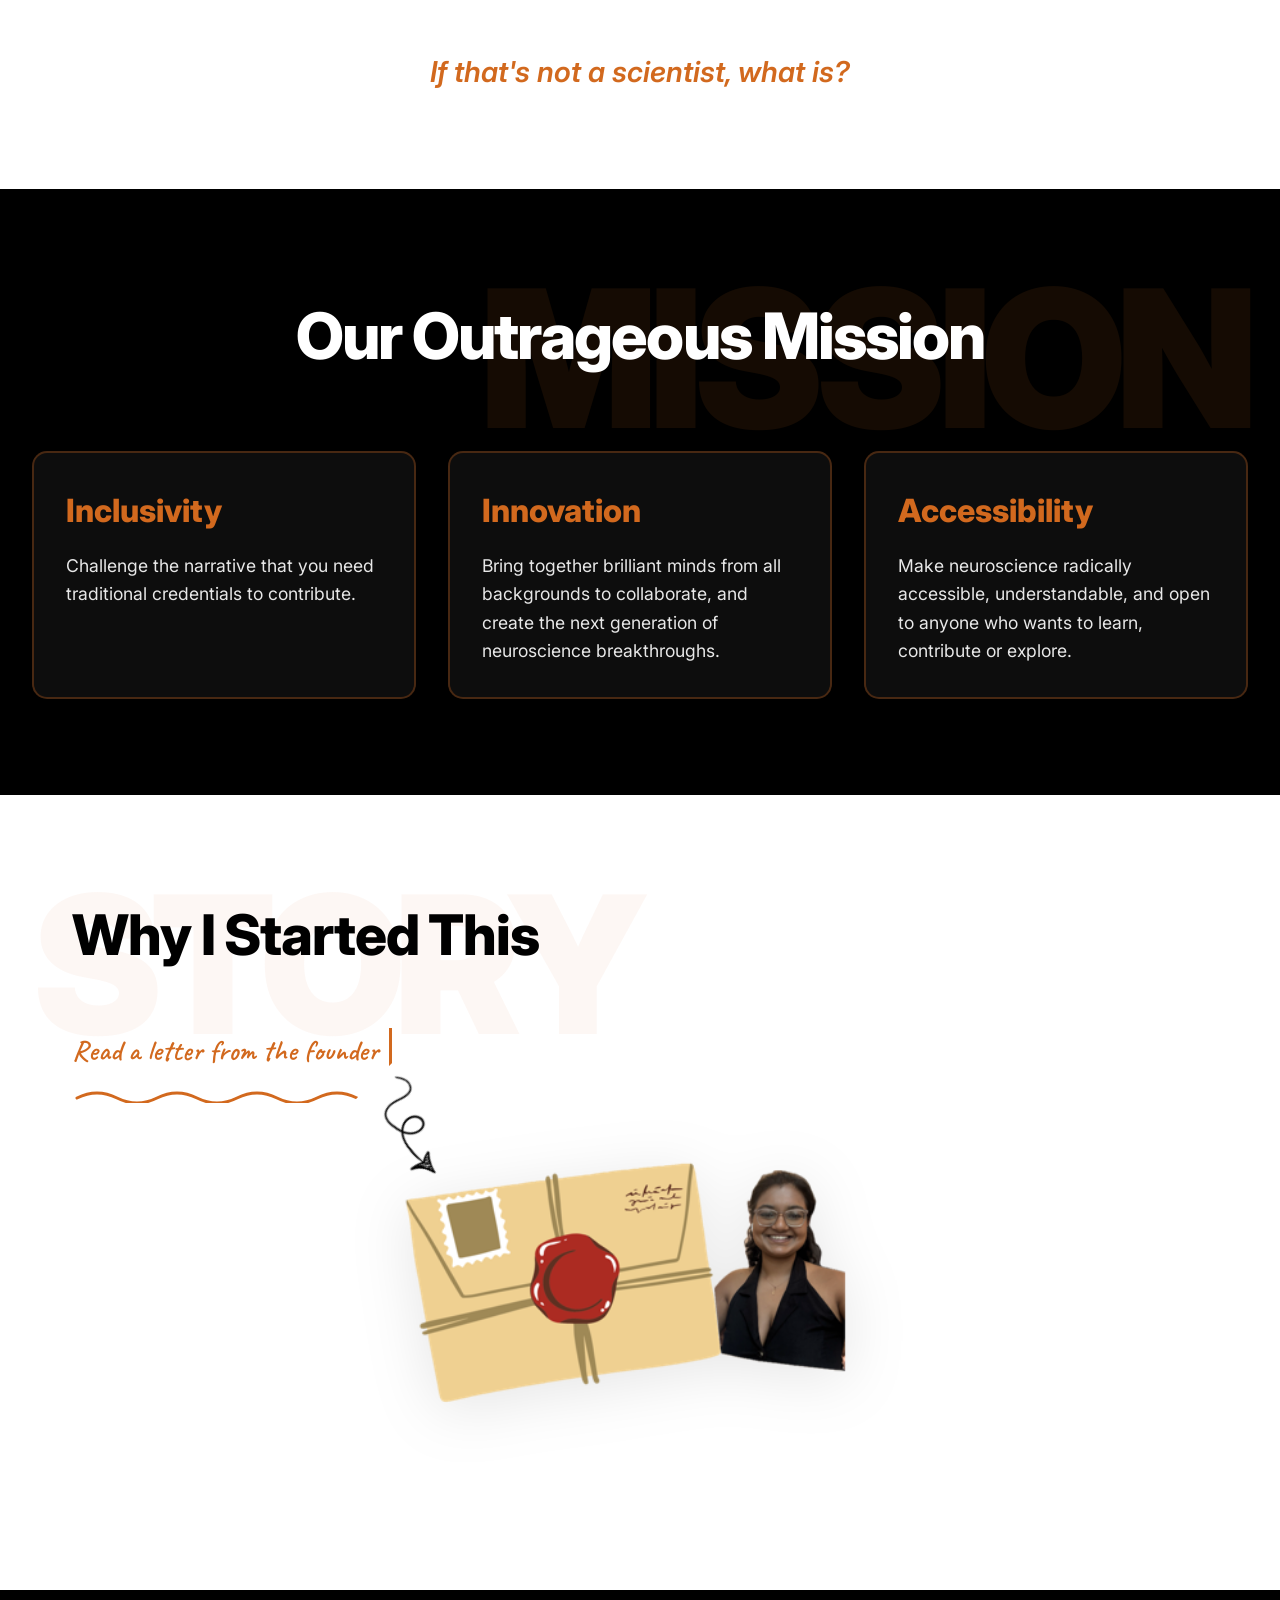
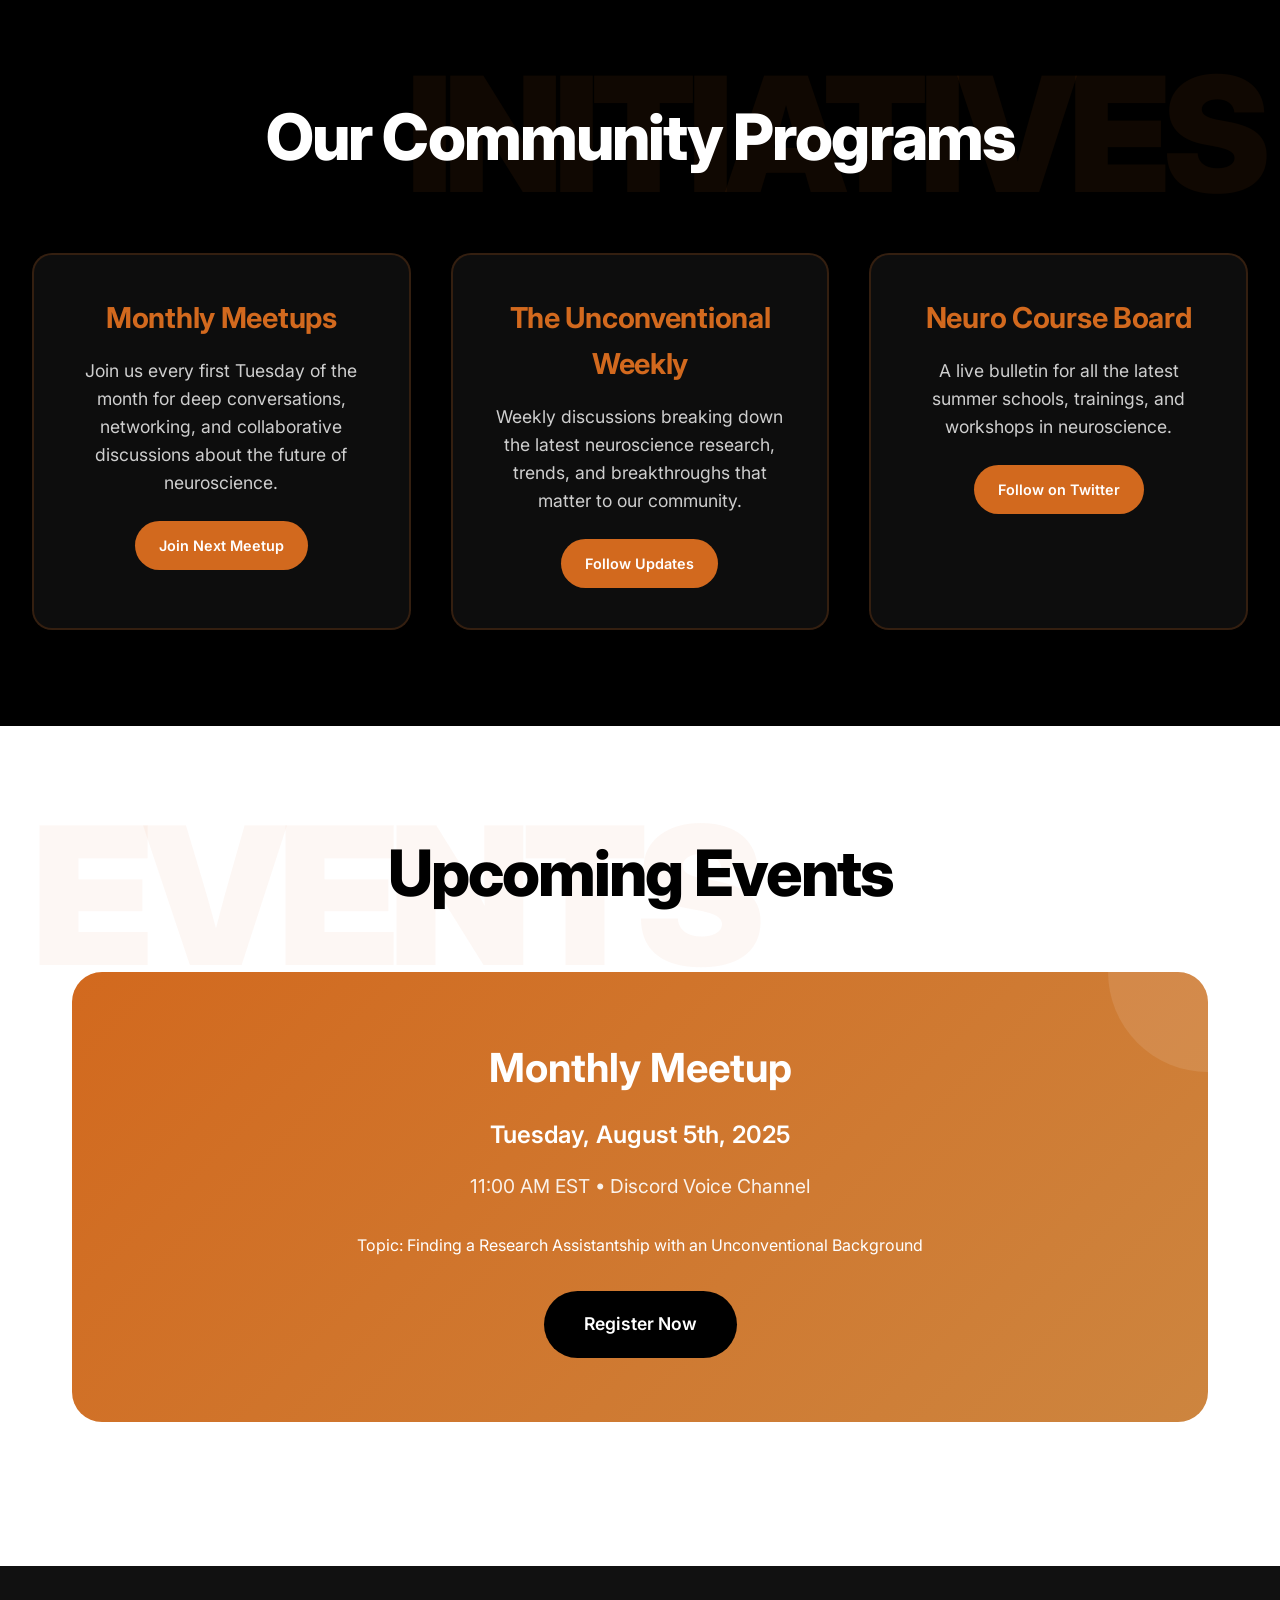
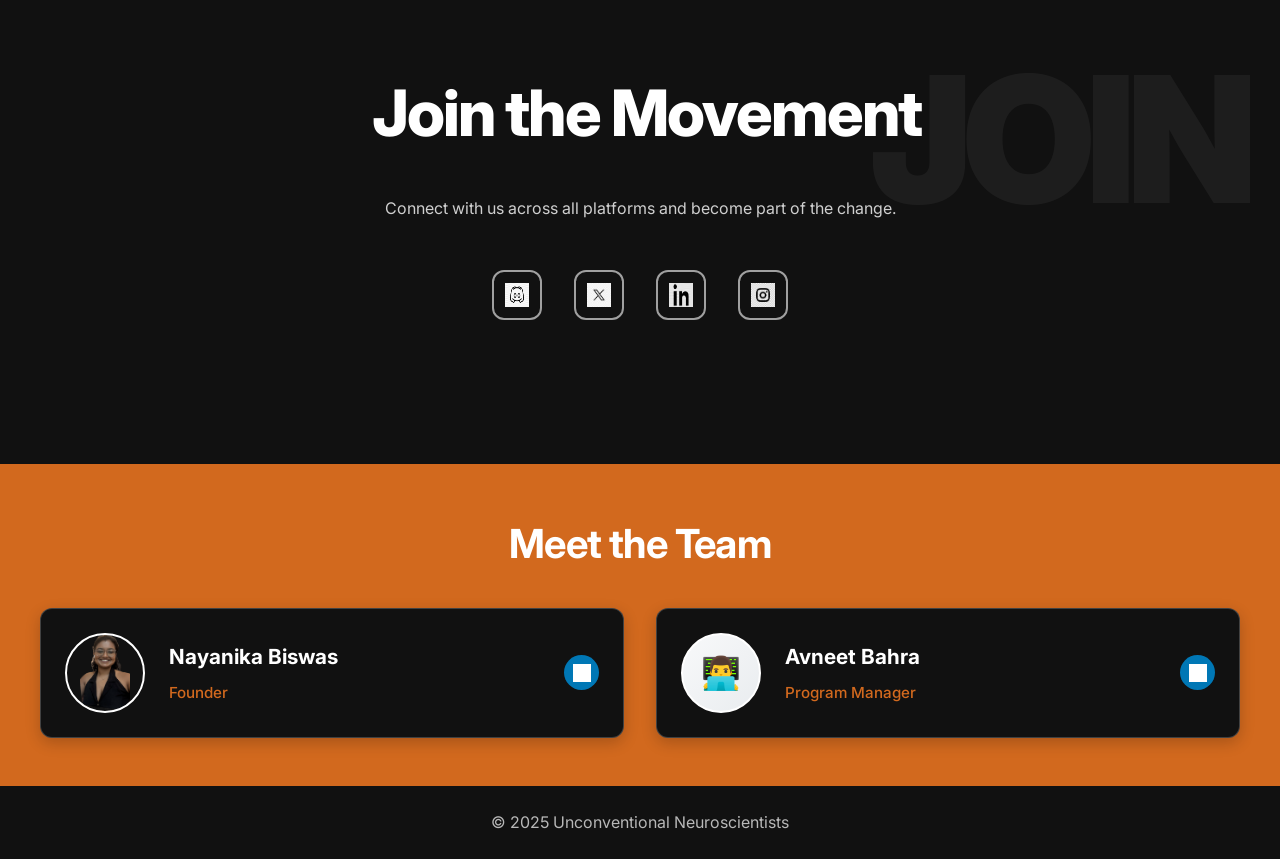
==== commit b3bb782b: "favicon and avneet headshot" ====
--- a/index.html
+++ b/index.html
@@ -1330,6 +1330,128 @@
             background: white;
             color: #D2691E;
             transform: translateY(-2px);
+        }
+
+        /* Team Section */
+        .team {
+            background: #D2691E;
+            padding: 3rem 0;
+            position: relative;
+            max-width: none !important;
+            margin: 0 !important;
+            width: 100vw;
+            margin-left: calc(-50vw + 50%);
+        }
+
+        .team-content {
+            position: relative;
+            z-index: 2;
+            margin: 0 auto;
+            padding: 0 2rem;
+        }
+
+        .team h2 {
+            font-size: 2.5rem;
+            font-weight: 700;
+            color: white;
+            margin-bottom: 2rem;
+            text-align: center;
+            letter-spacing: -0.02em;
+        }
+
+        .team-grid {
+            display: grid;
+            grid-template-columns: repeat(2, 1fr);
+            gap: 2rem;
+            max-width: 1200px;
+            margin: 0 auto;
+        }
+
+        .team-card {
+            background: #111;
+            border: 1px solid rgba(255, 255, 255, 0.2);
+            border-radius: 12px;
+            padding: 1.5rem;
+            display: flex;
+            align-items: center;
+            gap: 1.5rem;
+            transition: all 0.3s ease;
+            box-shadow: 0 5px 15px rgba(0,0,0,0.2);
+        }
+
+        .team-card:hover {
+            border-color: white;
+            transform: translateY(-2px);
+            box-shadow: 0 10px 25px rgba(0,0,0,0.3);
+        }
+
+        .team-photo {
+            width: 80px;
+            height: 80px;
+            border-radius: 50%;
+            background: linear-gradient(135deg, #f8f9fa 0%, #e9ecef 100%);
+            border: 2px solid white;
+            display: flex;
+            align-items: center;
+            justify-content: center;
+            font-size: 2rem;
+            color: #D2691E;
+            flex-shrink: 0;
+            background-size: cover;
+            background-position: center;
+            background-repeat: no-repeat;
+        }
+        
+        .team-photo.nayanika {
+            background-image: url('Nayanika_cutout.PNG');
+            background-size: contain;
+            background-position: center top;
+        }
+
+        .team-info {
+            flex: 1;
+            display: flex;
+            flex-direction: column;
+            gap: 0.5rem;
+        }
+
+        .team-name {
+            font-size: 1.3rem;
+            font-weight: 700;
+            color: white;
+            margin: 0;
+        }
+
+        .team-role {
+            font-size: 0.95rem;
+            color: #D2691E;
+            font-weight: 500;
+            margin: 0;
+        }
+
+        .team-linkedin {
+            width: 35px;
+            height: 35px;
+            background: #0077B5;
+            border-radius: 50%;
+            display: flex;
+            align-items: center;
+            justify-content: center;
+            text-decoration: none;
+            transition: all 0.3s ease;
+            flex-shrink: 0;
+        }
+
+        .team-linkedin:hover {
+            background: #005885;
+            transform: translateY(-2px);
+            box-shadow: 0 5px 15px rgba(0, 119, 181, 0.3);
+        }
+
+        .team-linkedin img {
+            width: 18px;
+            height: 18px;
+            filter: brightness(0) invert(1);
         }
     </style>
 </head>
@@ -1522,6 +1644,36 @@
         </div>
     </section>
 
+    <!-- Meet the Team Section -->
+    <section class="team">
+        <div class="team-content">
+            <h2>Meet the Team</h2>
+            <div class="team-grid">
+                <div class="team-card">
+                    <div class="team-photo nayanika"></div>
+                    <div class="team-info">
+                        <div class="team-name">Nayanika Biswas</div>
+                        <div class="team-role">Founder</div>
+                    </div>
+                    <a href="https://www.linkedin.com/in/nayanika-biswas/" class="team-linkedin" target="_blank" rel="noopener noreferrer">
+                        <img src="linkedin-bw.png" alt="LinkedIn">
+                    </a>
+                </div>
+                
+                <div class="team-card">
+                    <div class="team-photo">👨‍💻</div>
+                    <div class="team-info">
+                        <div class="team-name">Avneet Bahra</div>
+                        <div class="team-role">Program Manager</div>
+                    </div>
+                    <a href="#" class="team-linkedin" target="_blank" rel="noopener noreferrer">
+                        <img src="linkedin-bw.png" alt="LinkedIn">
+                    </a>
+                </div>
+            </div>
+        </div>
+    </section>
+
     <!-- Letter Modal -->
     <div id="letterModal" class="letter-modal">
         <div class="letter-content">
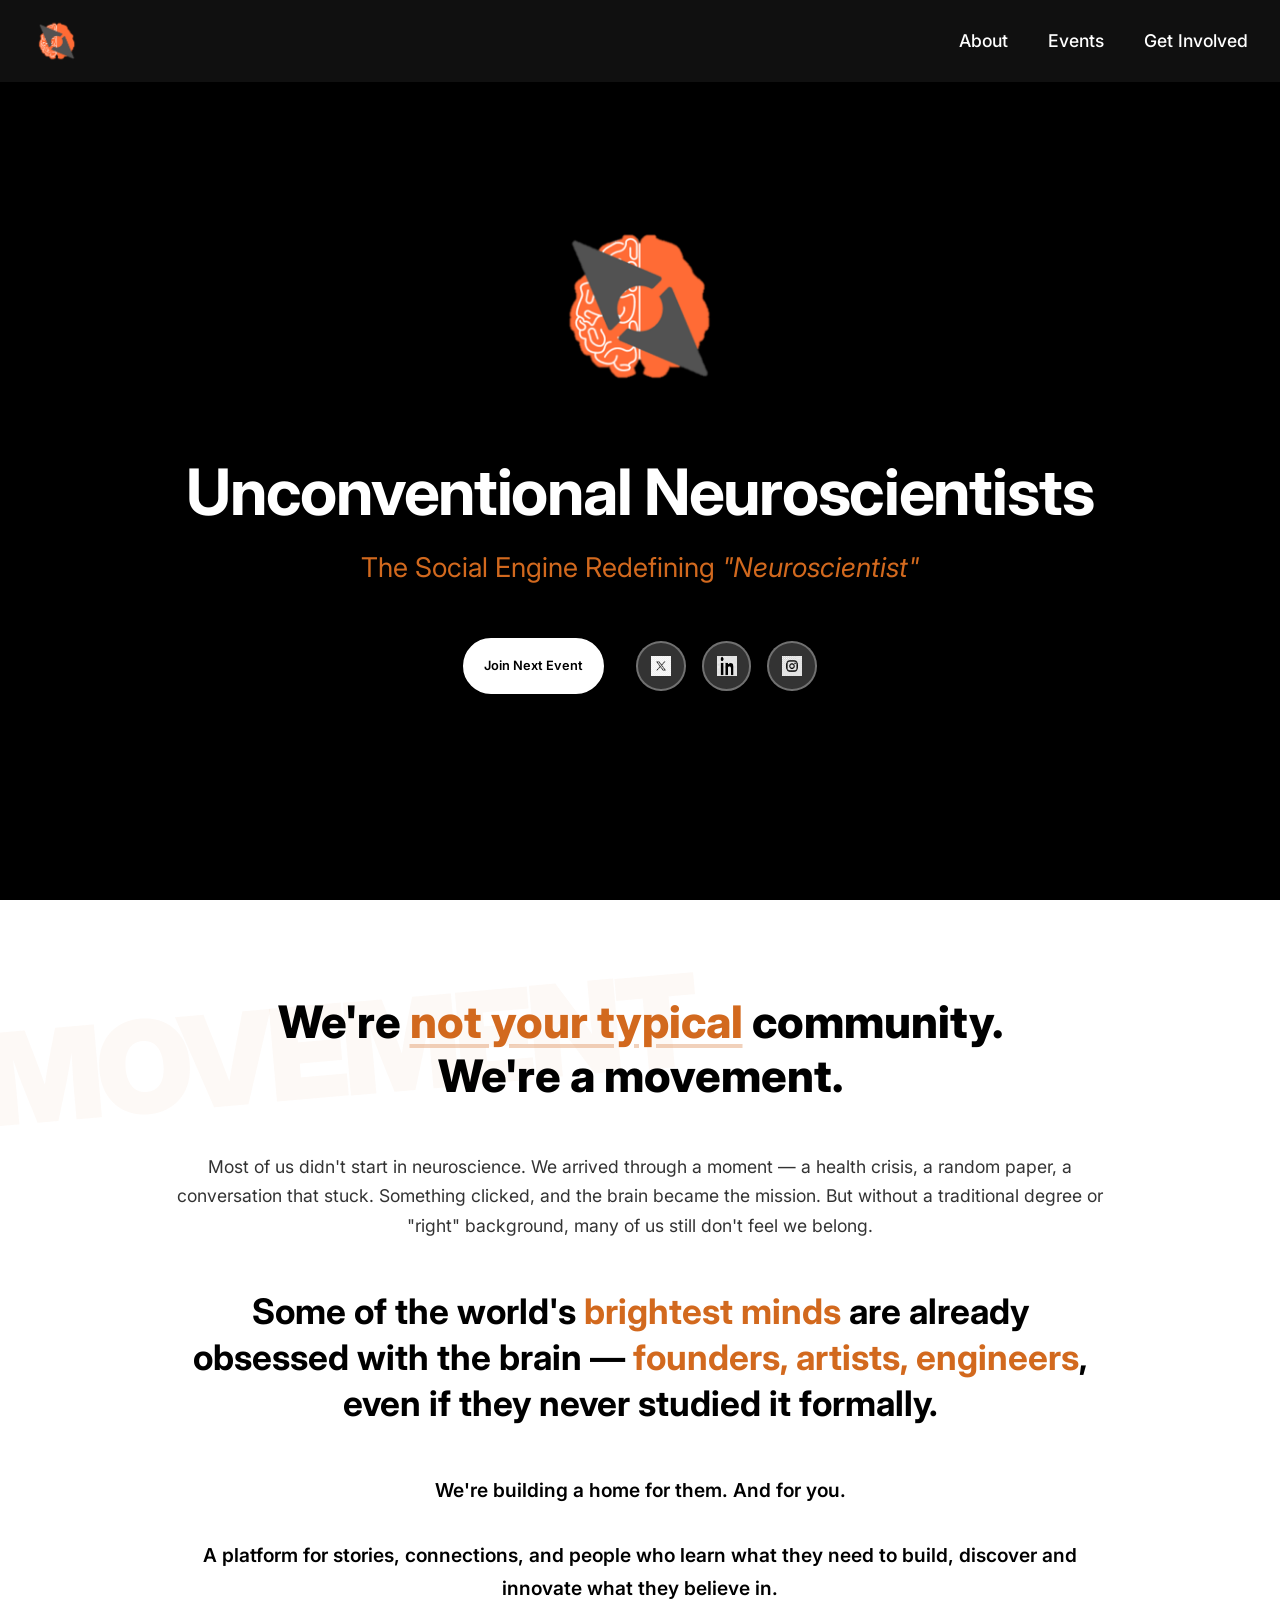
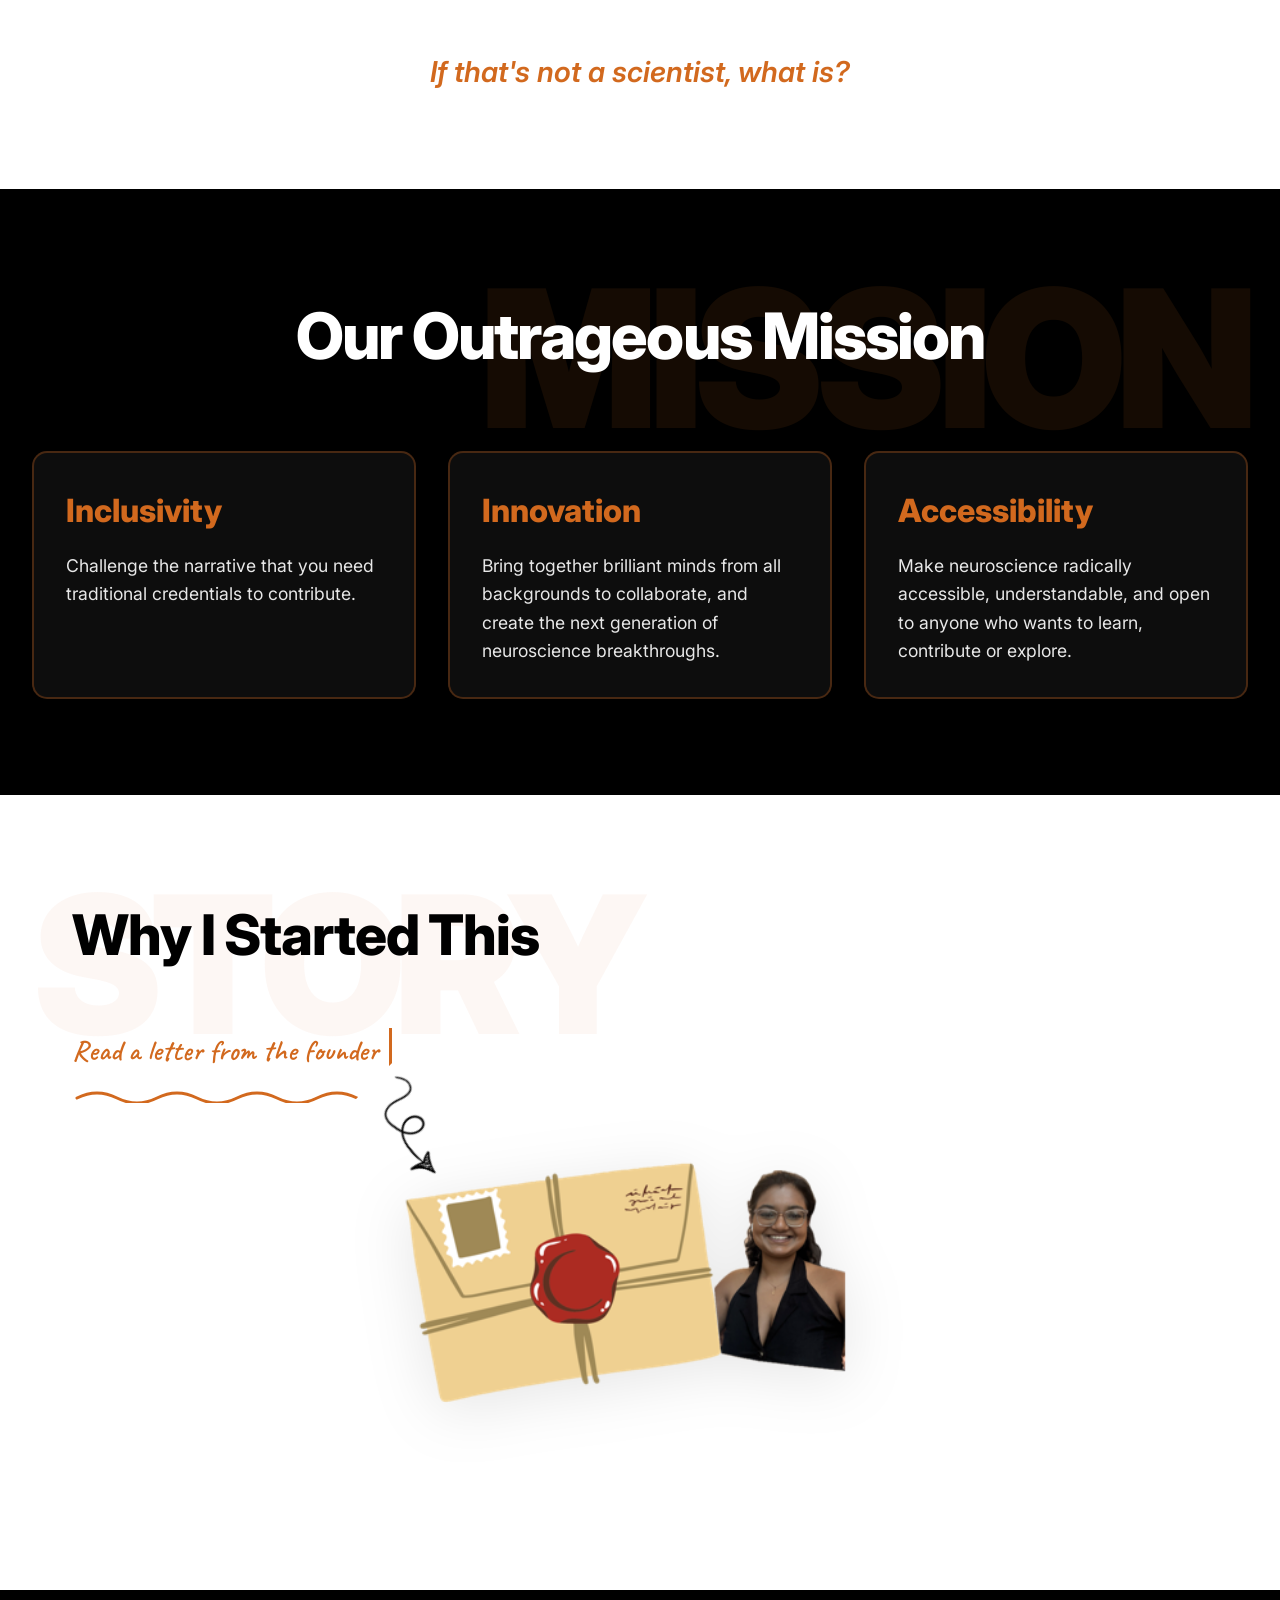
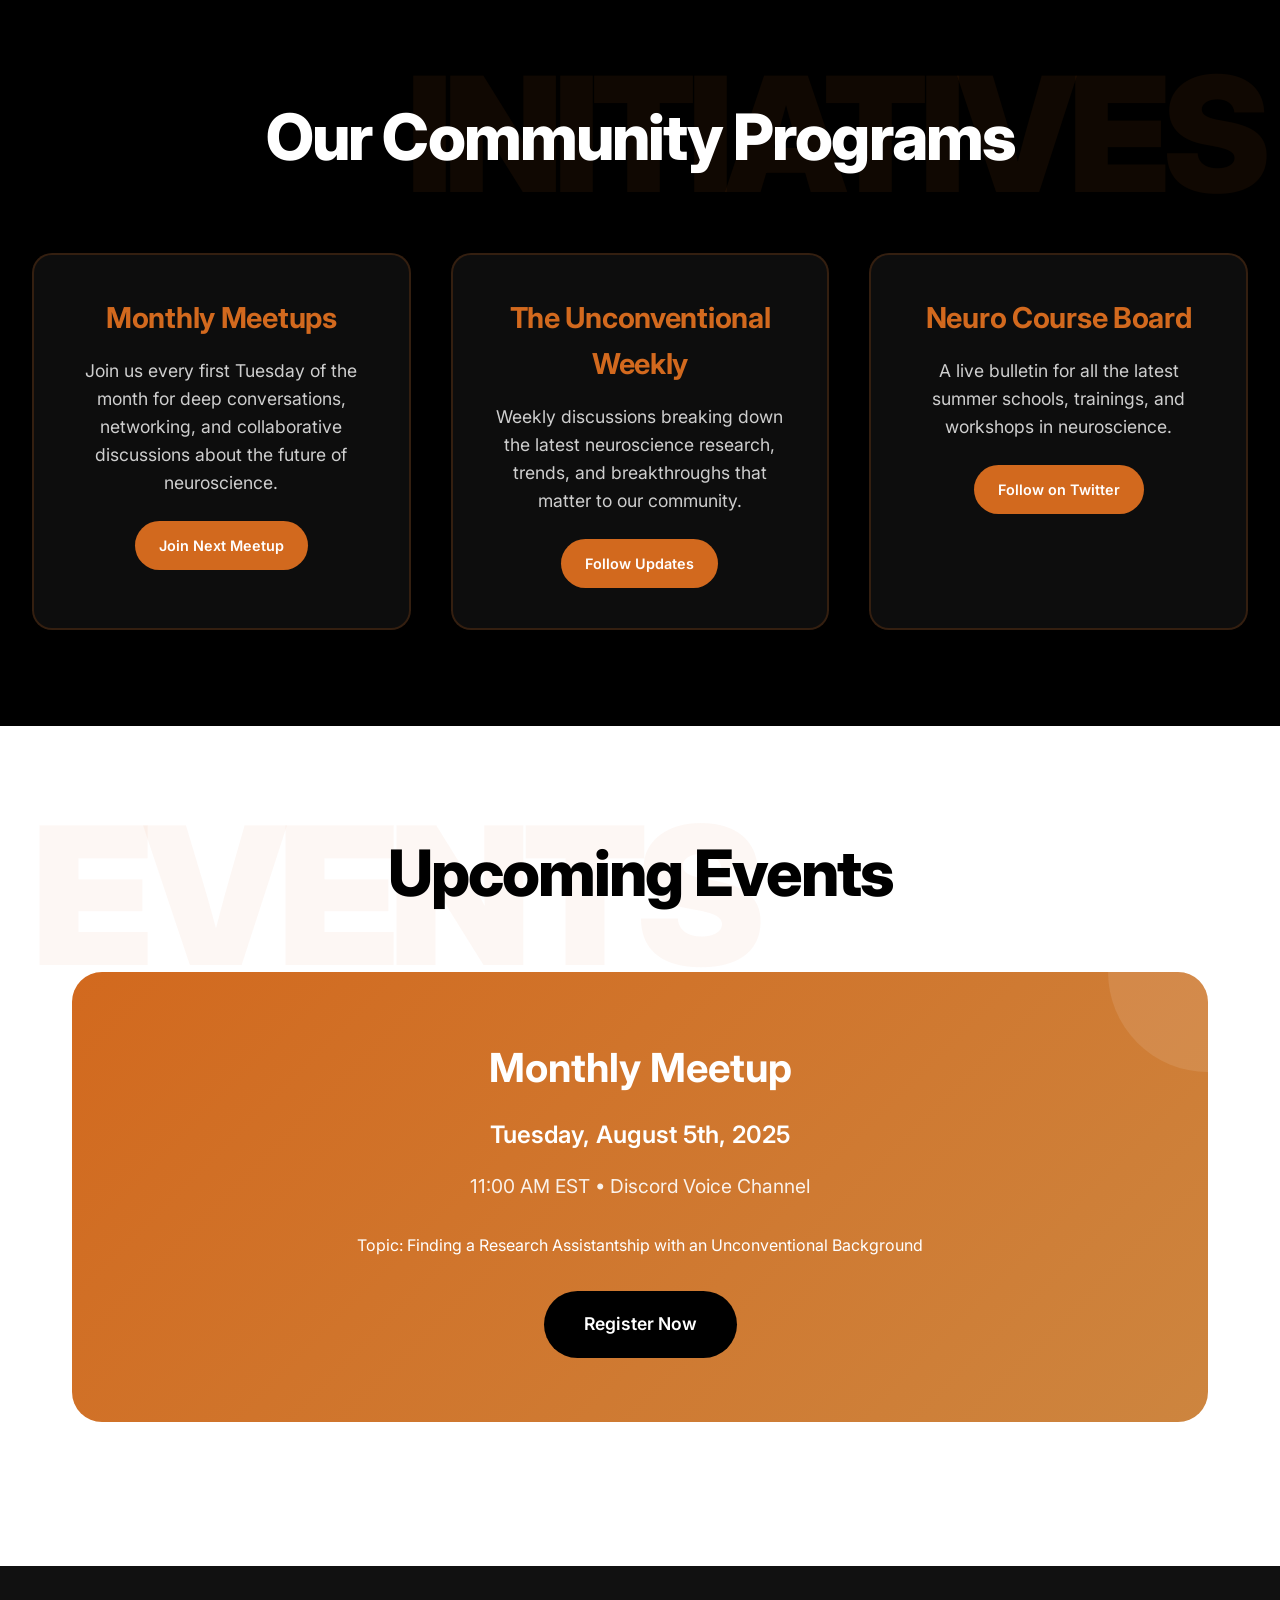
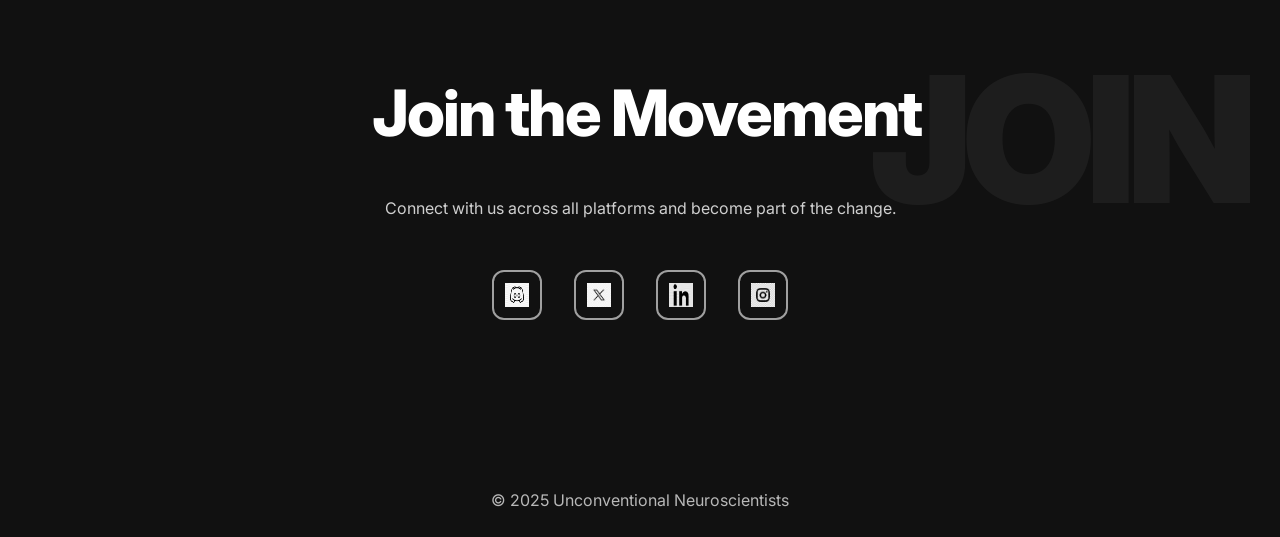
==== commit d1b8066a: "added favicon" ====
--- a/index.html
+++ b/index.html
@@ -4,6 +4,8 @@
     <meta charset="UTF-8">
     <meta name="viewport" content="width=device-width, initial-scale=1.0">
     <title>Unconventional Neuroscientists</title>
+    <link rel="icon" type="image/x-icon" href="favicon.ico">
+    <link rel="shortcut icon" type="image/x-icon" href="favicon.ico">
     <link href="https://fonts.googleapis.com/css2?family=Inter:wght@400;500;600;700;800;900&family=Poppins:wght@400;500;600;700;800;900&family=Caveat:wght@400;500;600;700&display=swap" rel="stylesheet">
     <style>
         * {
@@ -1330,128 +1332,6 @@
             background: white;
             color: #D2691E;
             transform: translateY(-2px);
-        }
-
-        /* Team Section */
-        .team {
-            background: #D2691E;
-            padding: 3rem 0;
-            position: relative;
-            max-width: none !important;
-            margin: 0 !important;
-            width: 100vw;
-            margin-left: calc(-50vw + 50%);
-        }
-
-        .team-content {
-            position: relative;
-            z-index: 2;
-            margin: 0 auto;
-            padding: 0 2rem;
-        }
-
-        .team h2 {
-            font-size: 2.5rem;
-            font-weight: 700;
-            color: white;
-            margin-bottom: 2rem;
-            text-align: center;
-            letter-spacing: -0.02em;
-        }
-
-        .team-grid {
-            display: grid;
-            grid-template-columns: repeat(2, 1fr);
-            gap: 2rem;
-            max-width: 1200px;
-            margin: 0 auto;
-        }
-
-        .team-card {
-            background: #111;
-            border: 1px solid rgba(255, 255, 255, 0.2);
-            border-radius: 12px;
-            padding: 1.5rem;
-            display: flex;
-            align-items: center;
-            gap: 1.5rem;
-            transition: all 0.3s ease;
-            box-shadow: 0 5px 15px rgba(0,0,0,0.2);
-        }
-
-        .team-card:hover {
-            border-color: white;
-            transform: translateY(-2px);
-            box-shadow: 0 10px 25px rgba(0,0,0,0.3);
-        }
-
-        .team-photo {
-            width: 80px;
-            height: 80px;
-            border-radius: 50%;
-            background: linear-gradient(135deg, #f8f9fa 0%, #e9ecef 100%);
-            border: 2px solid white;
-            display: flex;
-            align-items: center;
-            justify-content: center;
-            font-size: 2rem;
-            color: #D2691E;
-            flex-shrink: 0;
-            background-size: cover;
-            background-position: center;
-            background-repeat: no-repeat;
-        }
-        
-        .team-photo.nayanika {
-            background-image: url('Nayanika_cutout.PNG');
-            background-size: contain;
-            background-position: center top;
-        }
-
-        .team-info {
-            flex: 1;
-            display: flex;
-            flex-direction: column;
-            gap: 0.5rem;
-        }
-
-        .team-name {
-            font-size: 1.3rem;
-            font-weight: 700;
-            color: white;
-            margin: 0;
-        }
-
-        .team-role {
-            font-size: 0.95rem;
-            color: #D2691E;
-            font-weight: 500;
-            margin: 0;
-        }
-
-        .team-linkedin {
-            width: 35px;
-            height: 35px;
-            background: #0077B5;
-            border-radius: 50%;
-            display: flex;
-            align-items: center;
-            justify-content: center;
-            text-decoration: none;
-            transition: all 0.3s ease;
-            flex-shrink: 0;
-        }
-
-        .team-linkedin:hover {
-            background: #005885;
-            transform: translateY(-2px);
-            box-shadow: 0 5px 15px rgba(0, 119, 181, 0.3);
-        }
-
-        .team-linkedin img {
-            width: 18px;
-            height: 18px;
-            filter: brightness(0) invert(1);
         }
     </style>
 </head>
@@ -1644,36 +1524,6 @@
         </div>
     </section>
 
-    <!-- Meet the Team Section -->
-    <section class="team">
-        <div class="team-content">
-            <h2>Meet the Team</h2>
-            <div class="team-grid">
-                <div class="team-card">
-                    <div class="team-photo nayanika"></div>
-                    <div class="team-info">
-                        <div class="team-name">Nayanika Biswas</div>
-                        <div class="team-role">Founder</div>
-                    </div>
-                    <a href="https://www.linkedin.com/in/nayanika-biswas/" class="team-linkedin" target="_blank" rel="noopener noreferrer">
-                        <img src="linkedin-bw.png" alt="LinkedIn">
-                    </a>
-                </div>
-                
-                <div class="team-card">
-                    <div class="team-photo">👨‍💻</div>
-                    <div class="team-info">
-                        <div class="team-name">Avneet Bahra</div>
-                        <div class="team-role">Program Manager</div>
-                    </div>
-                    <a href="#" class="team-linkedin" target="_blank" rel="noopener noreferrer">
-                        <img src="linkedin-bw.png" alt="LinkedIn">
-                    </a>
-                </div>
-            </div>
-        </div>
-    </section>
-
     <!-- Letter Modal -->
     <div id="letterModal" class="letter-modal">
         <div class="letter-content">
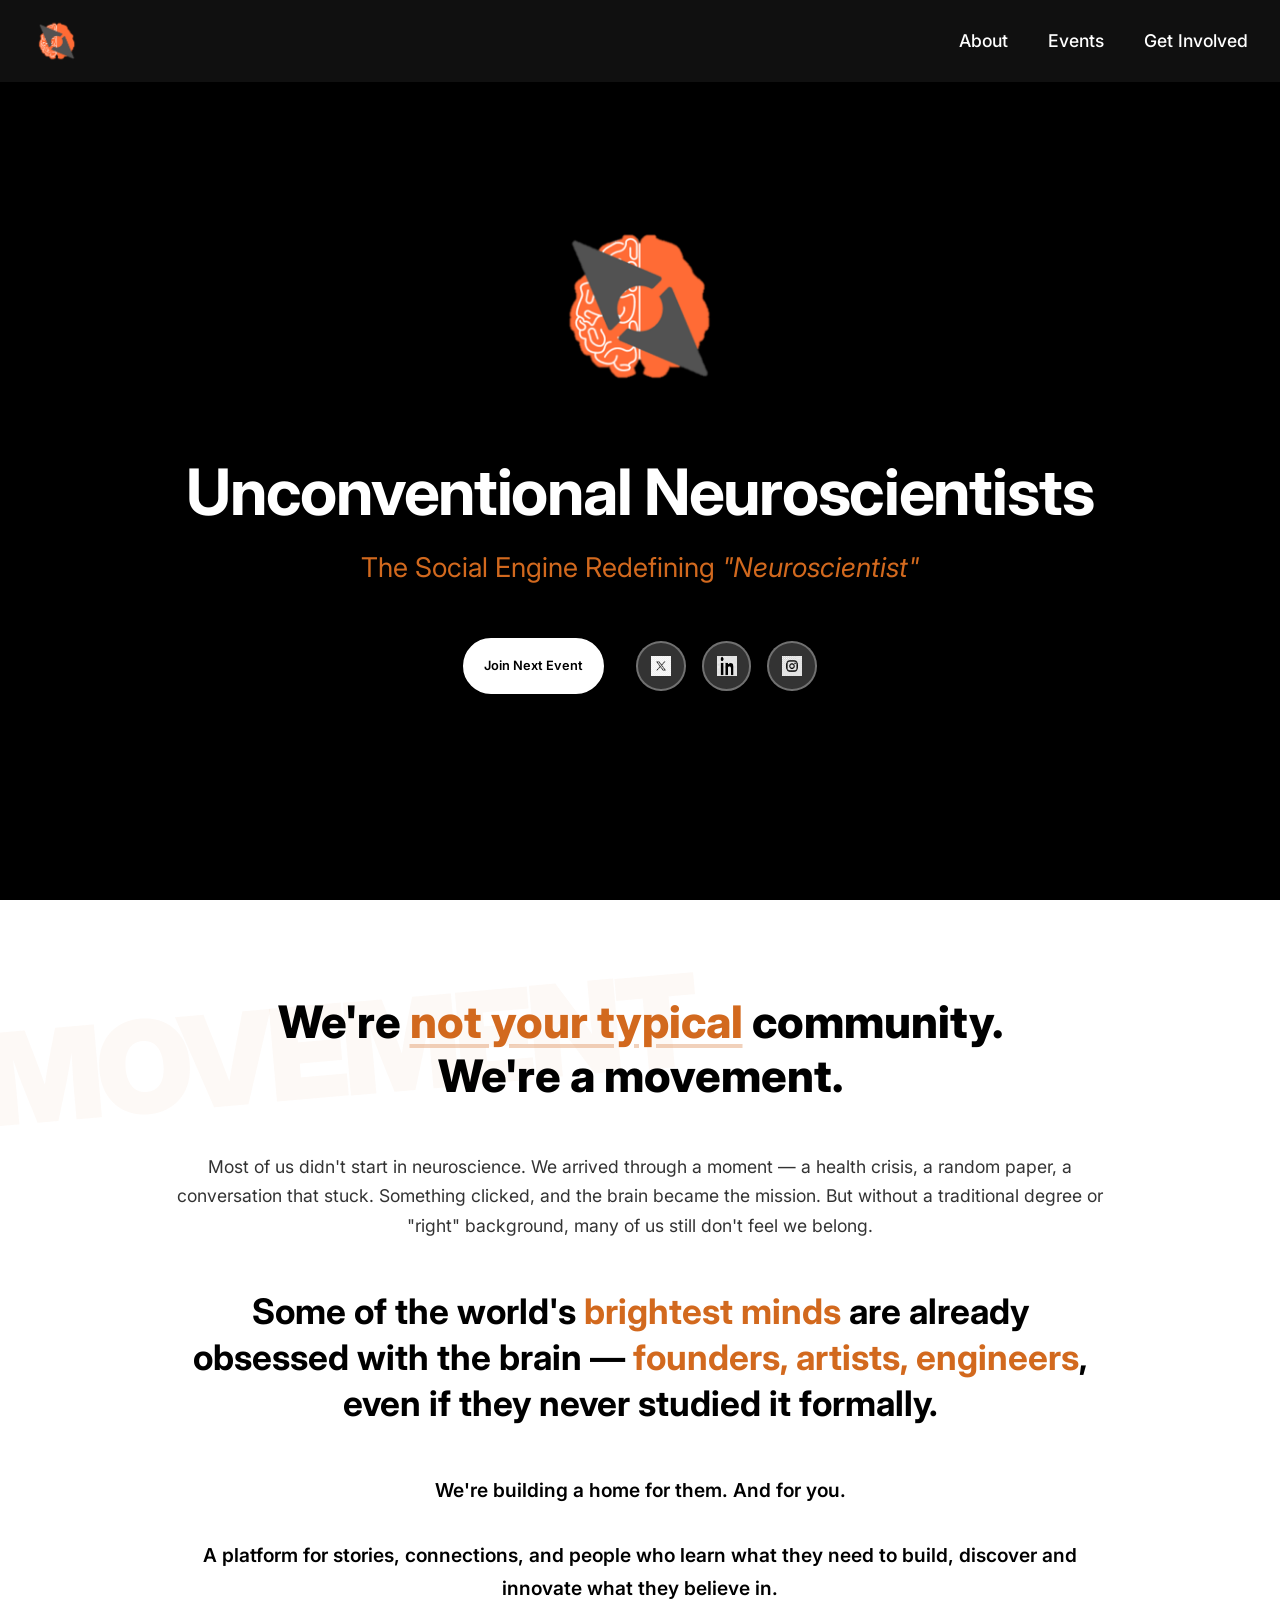
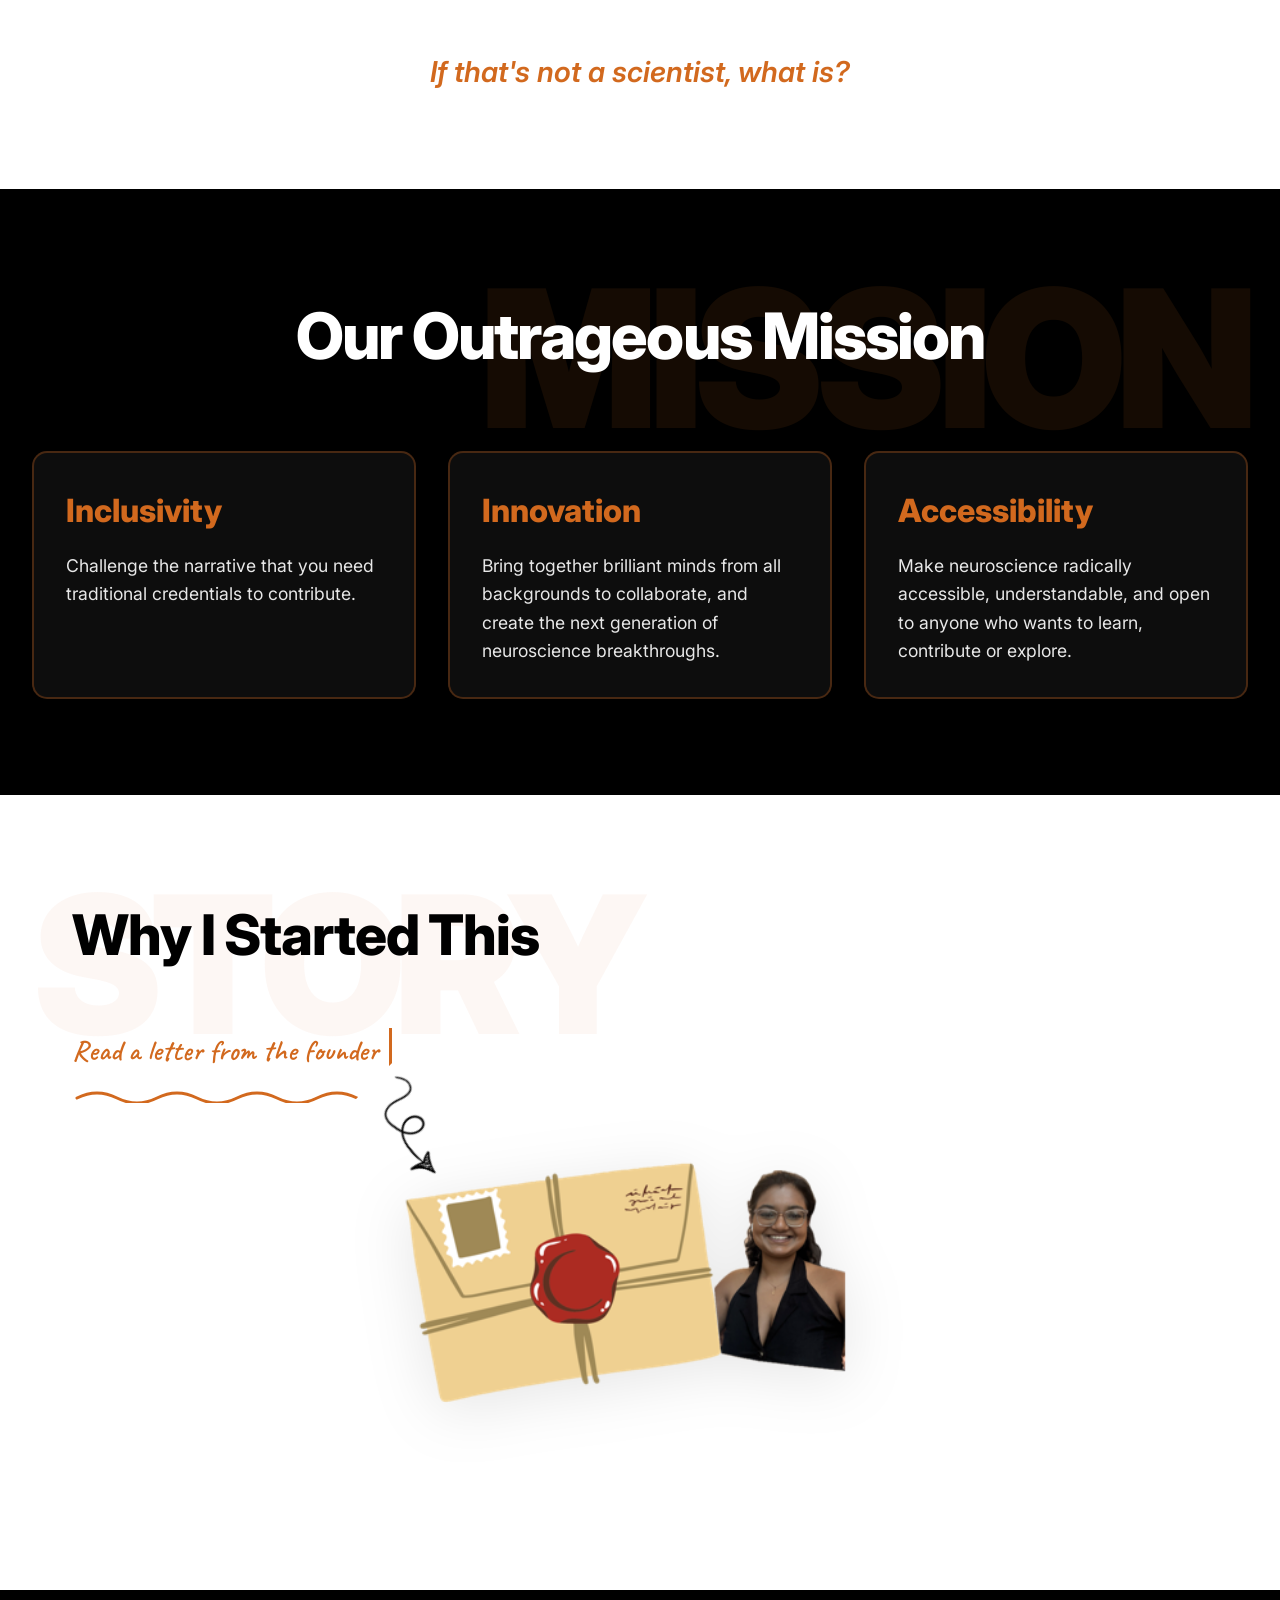
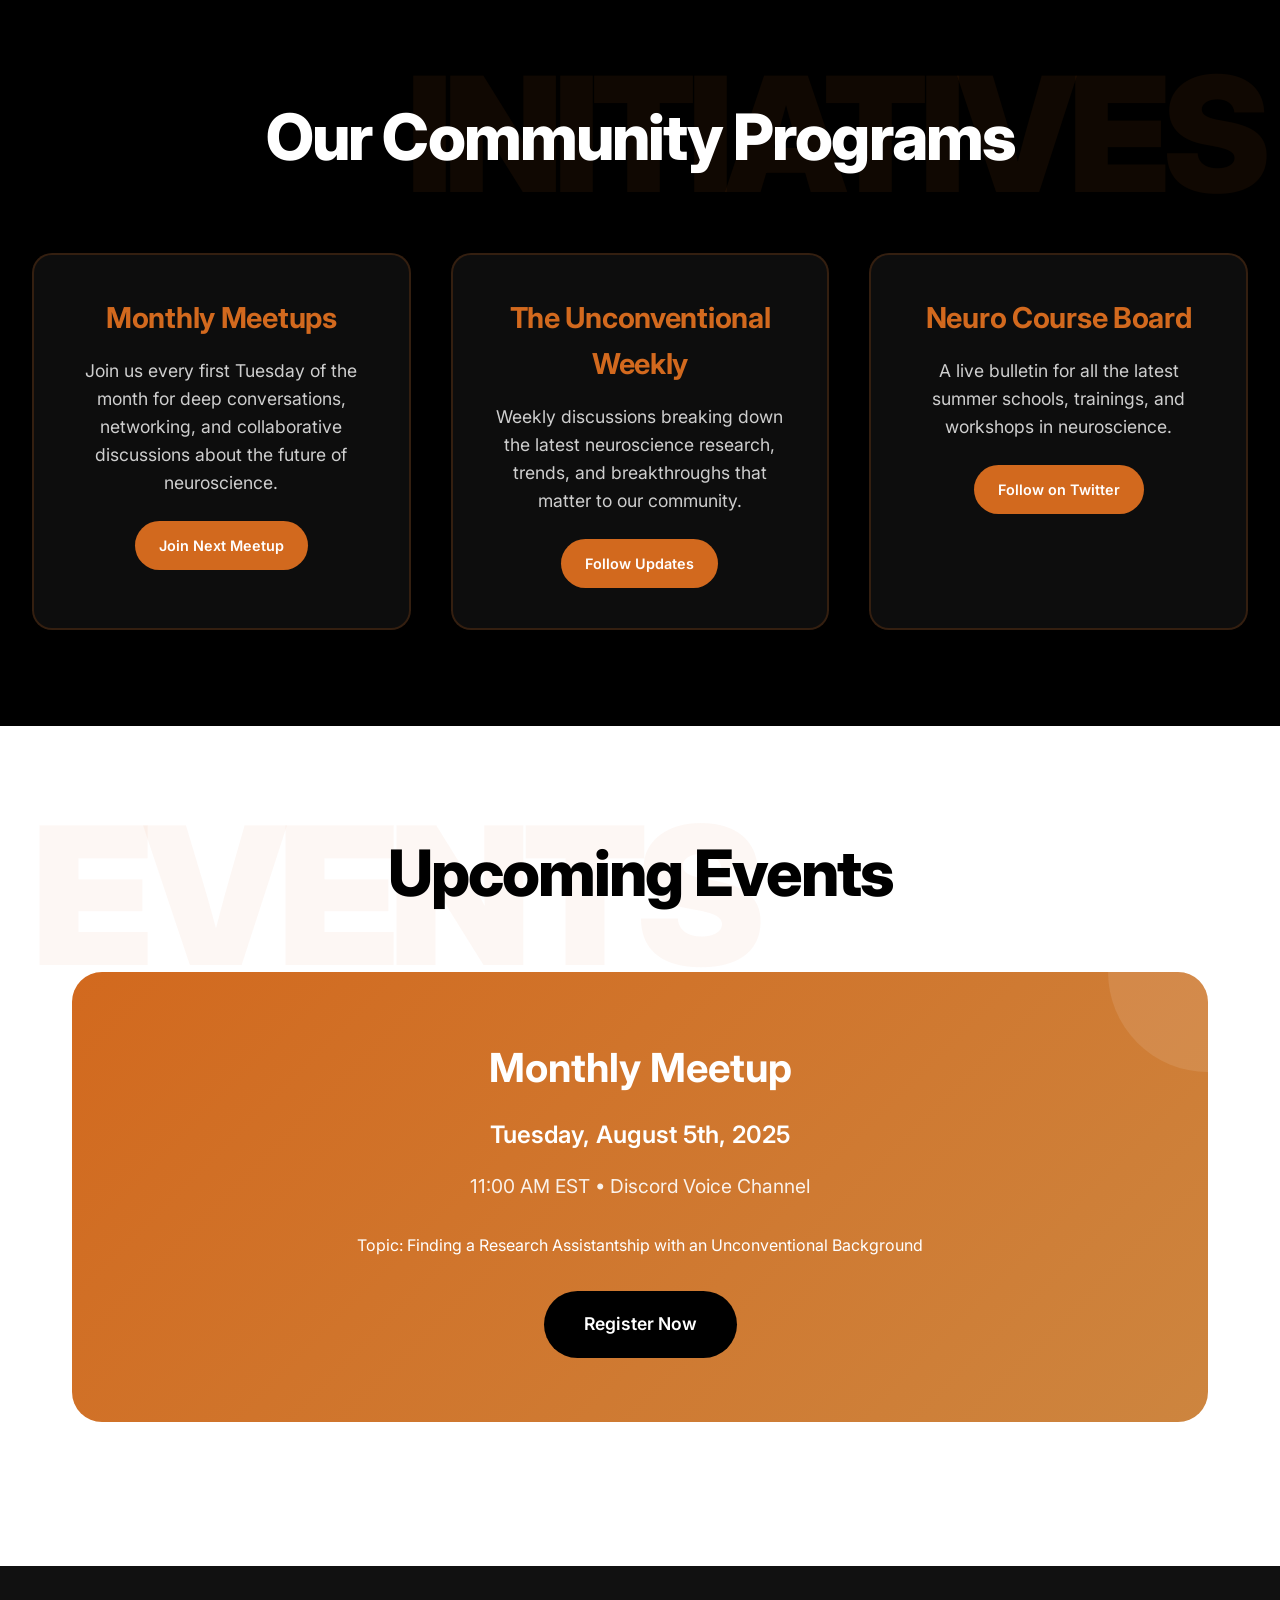
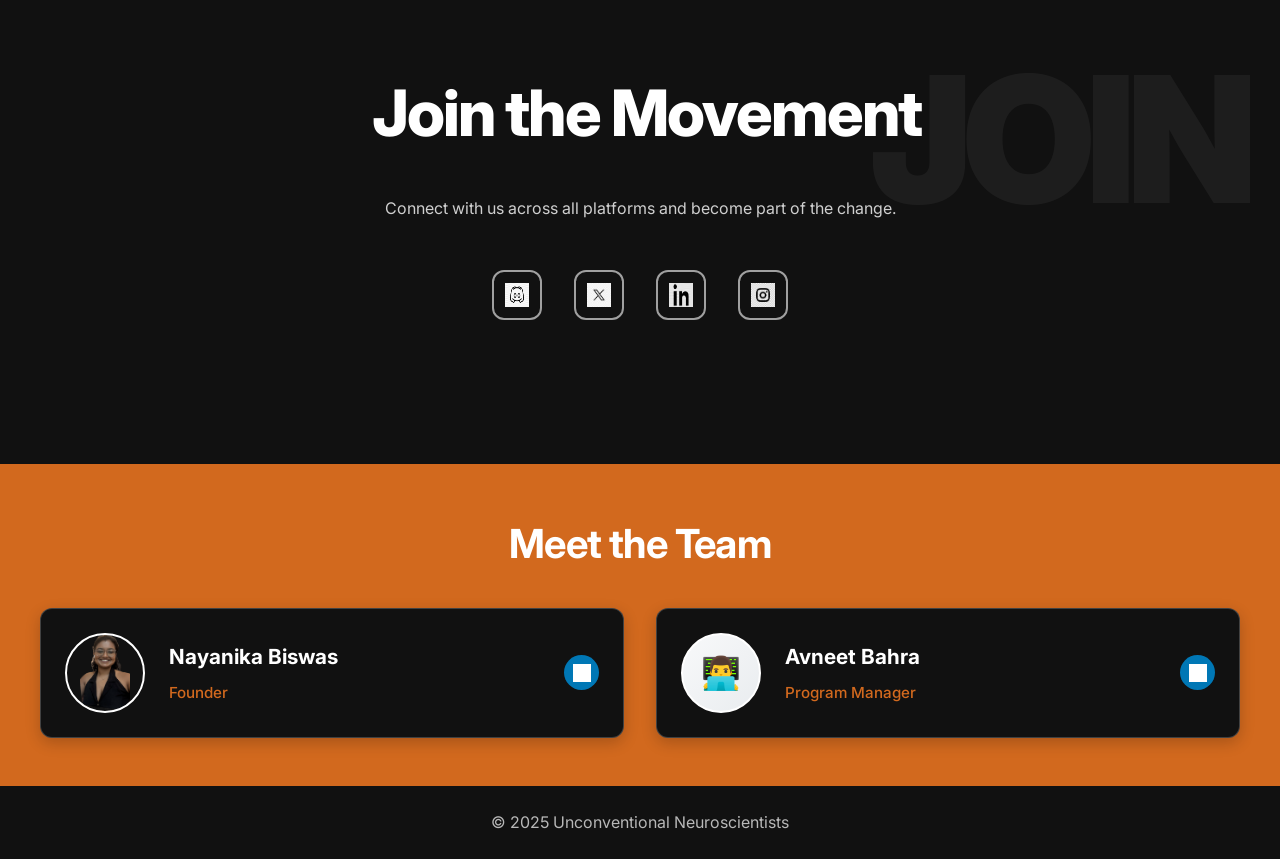
==== commit 27ebe231: "Merge branch 'main' of https://github.com/nayanikab20/unconventional-neuroscientists into redesign" ====
--- a/index.html
+++ b/index.html
@@ -1332,6 +1332,128 @@
             background: white;
             color: #D2691E;
             transform: translateY(-2px);
+        }
+
+        /* Team Section */
+        .team {
+            background: #D2691E;
+            padding: 3rem 0;
+            position: relative;
+            max-width: none !important;
+            margin: 0 !important;
+            width: 100vw;
+            margin-left: calc(-50vw + 50%);
+        }
+
+        .team-content {
+            position: relative;
+            z-index: 2;
+            margin: 0 auto;
+            padding: 0 2rem;
+        }
+
+        .team h2 {
+            font-size: 2.5rem;
+            font-weight: 700;
+            color: white;
+            margin-bottom: 2rem;
+            text-align: center;
+            letter-spacing: -0.02em;
+        }
+
+        .team-grid {
+            display: grid;
+            grid-template-columns: repeat(2, 1fr);
+            gap: 2rem;
+            max-width: 1200px;
+            margin: 0 auto;
+        }
+
+        .team-card {
+            background: #111;
+            border: 1px solid rgba(255, 255, 255, 0.2);
+            border-radius: 12px;
+            padding: 1.5rem;
+            display: flex;
+            align-items: center;
+            gap: 1.5rem;
+            transition: all 0.3s ease;
+            box-shadow: 0 5px 15px rgba(0,0,0,0.2);
+        }
+
+        .team-card:hover {
+            border-color: white;
+            transform: translateY(-2px);
+            box-shadow: 0 10px 25px rgba(0,0,0,0.3);
+        }
+
+        .team-photo {
+            width: 80px;
+            height: 80px;
+            border-radius: 50%;
+            background: linear-gradient(135deg, #f8f9fa 0%, #e9ecef 100%);
+            border: 2px solid white;
+            display: flex;
+            align-items: center;
+            justify-content: center;
+            font-size: 2rem;
+            color: #D2691E;
+            flex-shrink: 0;
+            background-size: cover;
+            background-position: center;
+            background-repeat: no-repeat;
+        }
+        
+        .team-photo.nayanika {
+            background-image: url('Nayanika_cutout.PNG');
+            background-size: contain;
+            background-position: center top;
+        }
+
+        .team-info {
+            flex: 1;
+            display: flex;
+            flex-direction: column;
+            gap: 0.5rem;
+        }
+
+        .team-name {
+            font-size: 1.3rem;
+            font-weight: 700;
+            color: white;
+            margin: 0;
+        }
+
+        .team-role {
+            font-size: 0.95rem;
+            color: #D2691E;
+            font-weight: 500;
+            margin: 0;
+        }
+
+        .team-linkedin {
+            width: 35px;
+            height: 35px;
+            background: #0077B5;
+            border-radius: 50%;
+            display: flex;
+            align-items: center;
+            justify-content: center;
+            text-decoration: none;
+            transition: all 0.3s ease;
+            flex-shrink: 0;
+        }
+
+        .team-linkedin:hover {
+            background: #005885;
+            transform: translateY(-2px);
+            box-shadow: 0 5px 15px rgba(0, 119, 181, 0.3);
+        }
+
+        .team-linkedin img {
+            width: 18px;
+            height: 18px;
+            filter: brightness(0) invert(1);
         }
     </style>
 </head>
@@ -1524,6 +1646,36 @@
         </div>
     </section>
 
+    <!-- Meet the Team Section -->
+    <section class="team">
+        <div class="team-content">
+            <h2>Meet the Team</h2>
+            <div class="team-grid">
+                <div class="team-card">
+                    <div class="team-photo nayanika"></div>
+                    <div class="team-info">
+                        <div class="team-name">Nayanika Biswas</div>
+                        <div class="team-role">Founder</div>
+                    </div>
+                    <a href="https://www.linkedin.com/in/nayanika-biswas/" class="team-linkedin" target="_blank" rel="noopener noreferrer">
+                        <img src="linkedin-bw.png" alt="LinkedIn">
+                    </a>
+                </div>
+                
+                <div class="team-card">
+                    <div class="team-photo">👨‍💻</div>
+                    <div class="team-info">
+                        <div class="team-name">Avneet Bahra</div>
+                        <div class="team-role">Program Manager</div>
+                    </div>
+                    <a href="#" class="team-linkedin" target="_blank" rel="noopener noreferrer">
+                        <img src="linkedin-bw.png" alt="LinkedIn">
+                    </a>
+                </div>
+            </div>
+        </div>
+    </section>
+
     <!-- Letter Modal -->
     <div id="letterModal" class="letter-modal">
         <div class="letter-content">
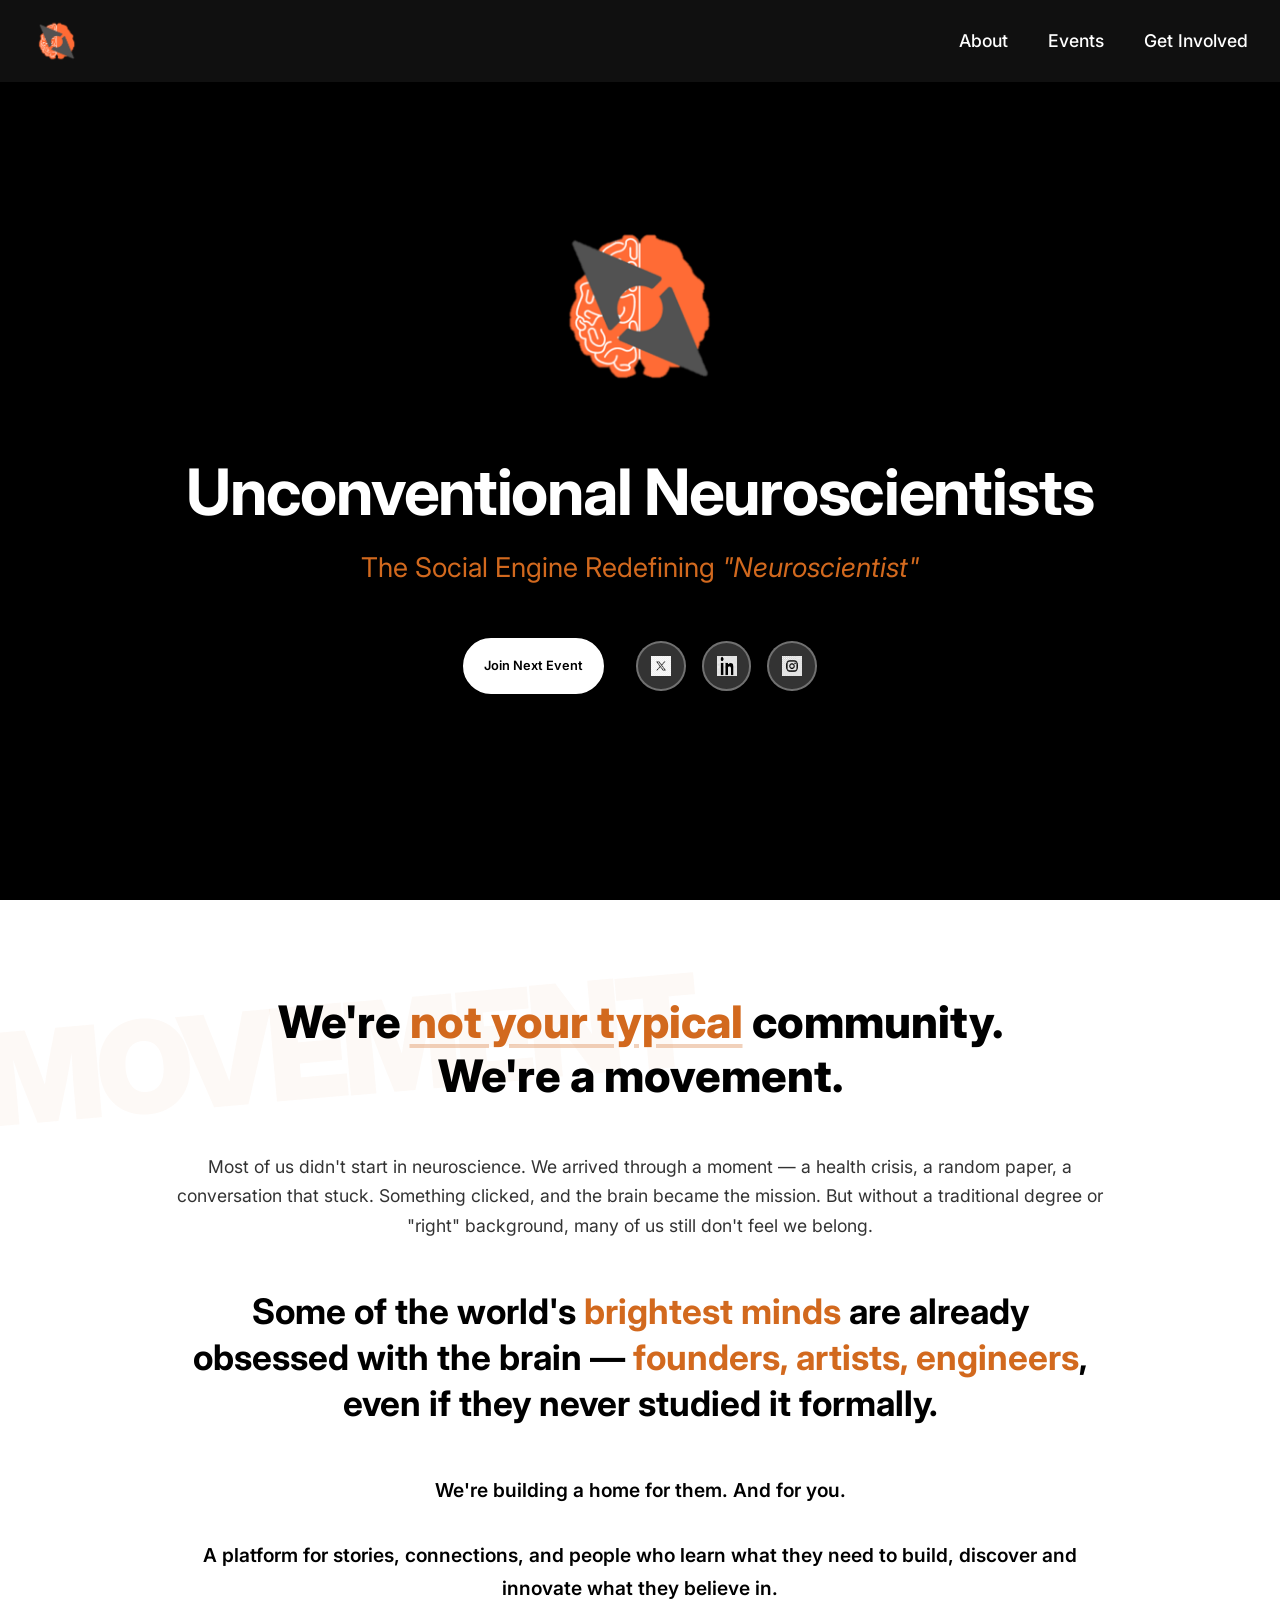
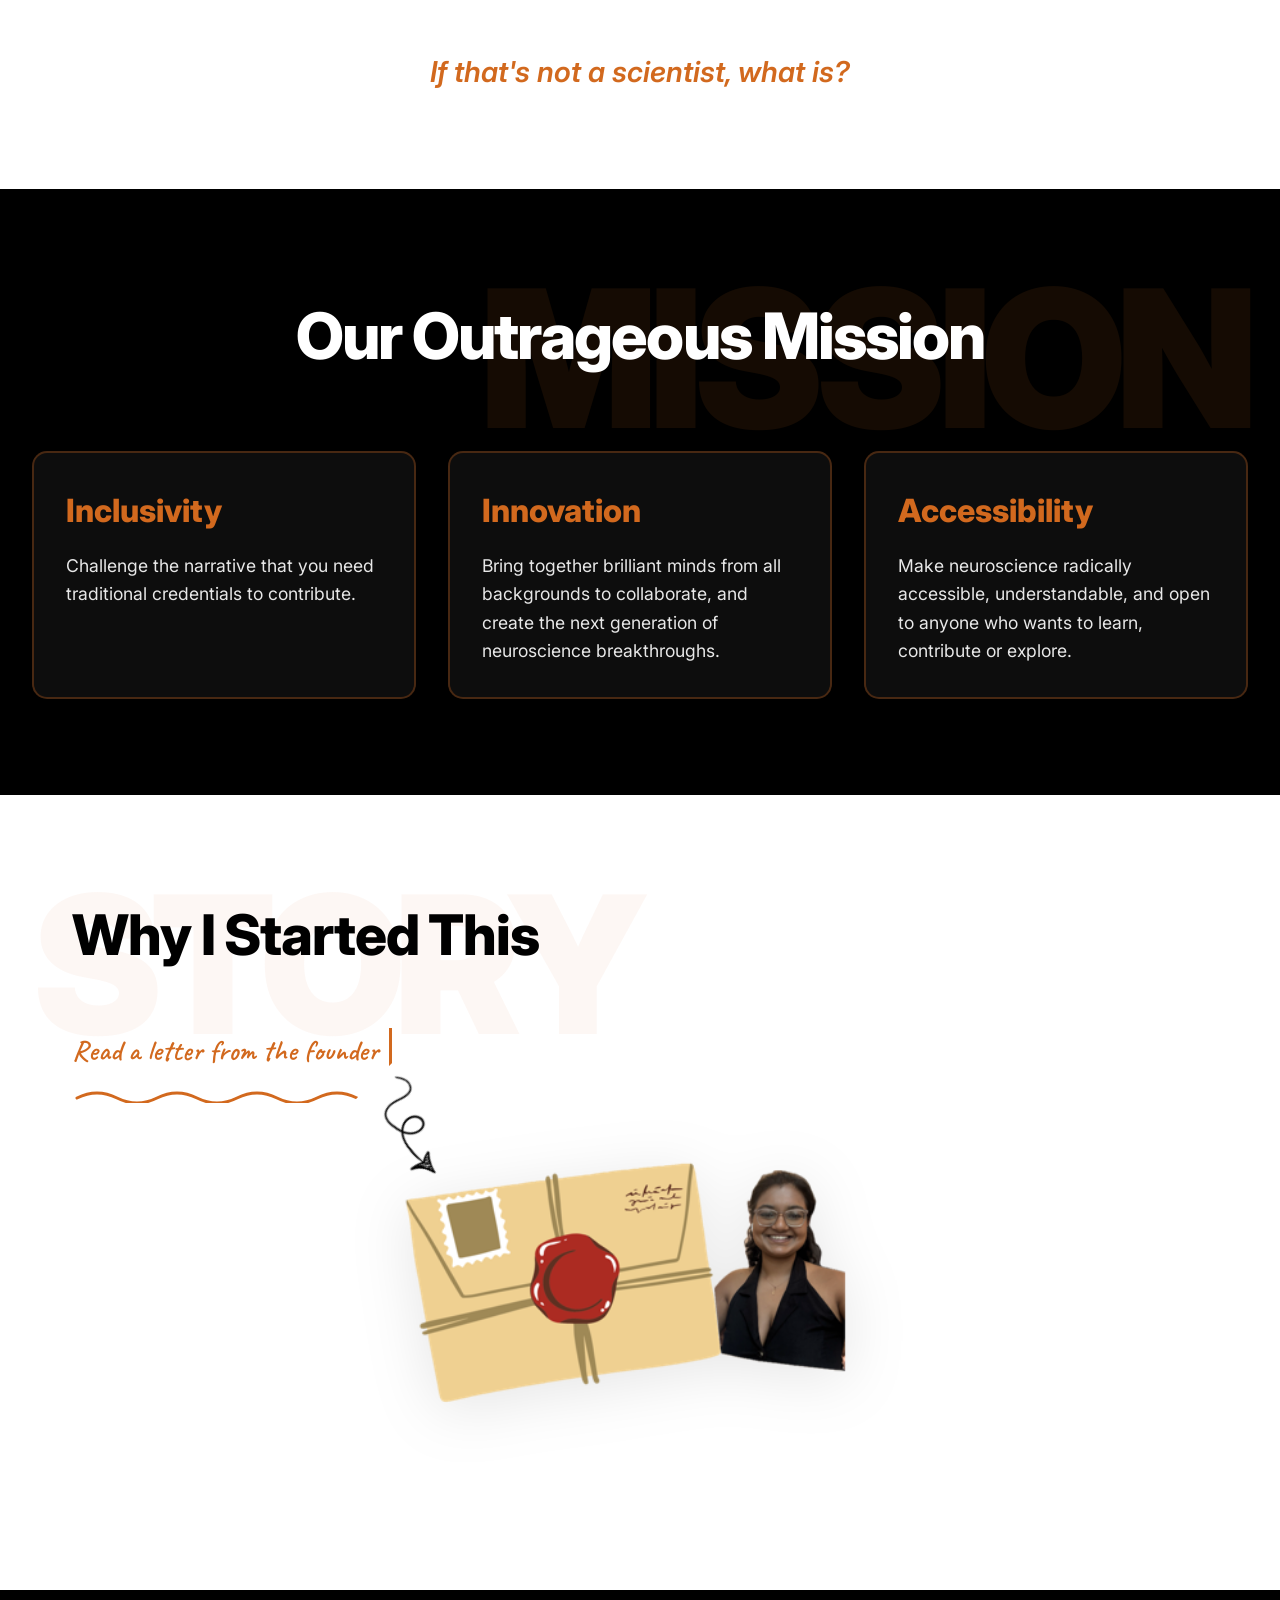
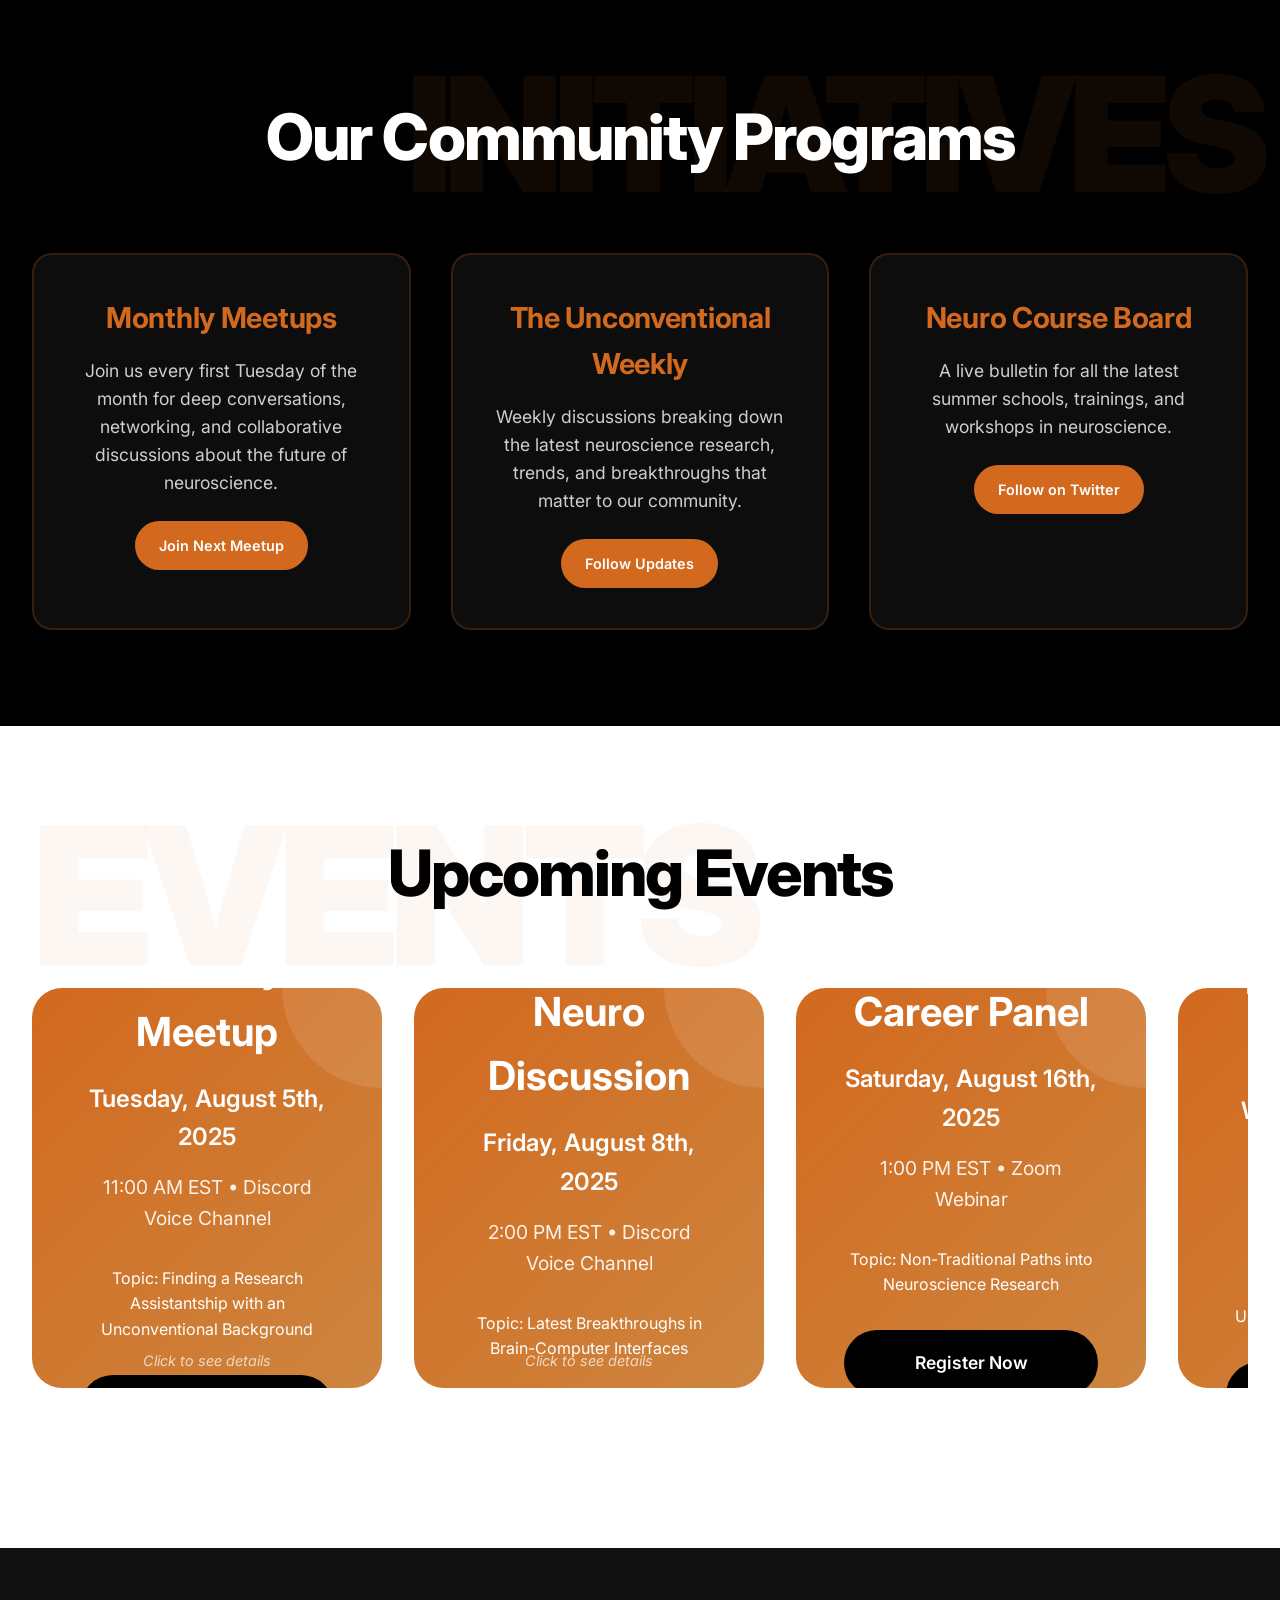
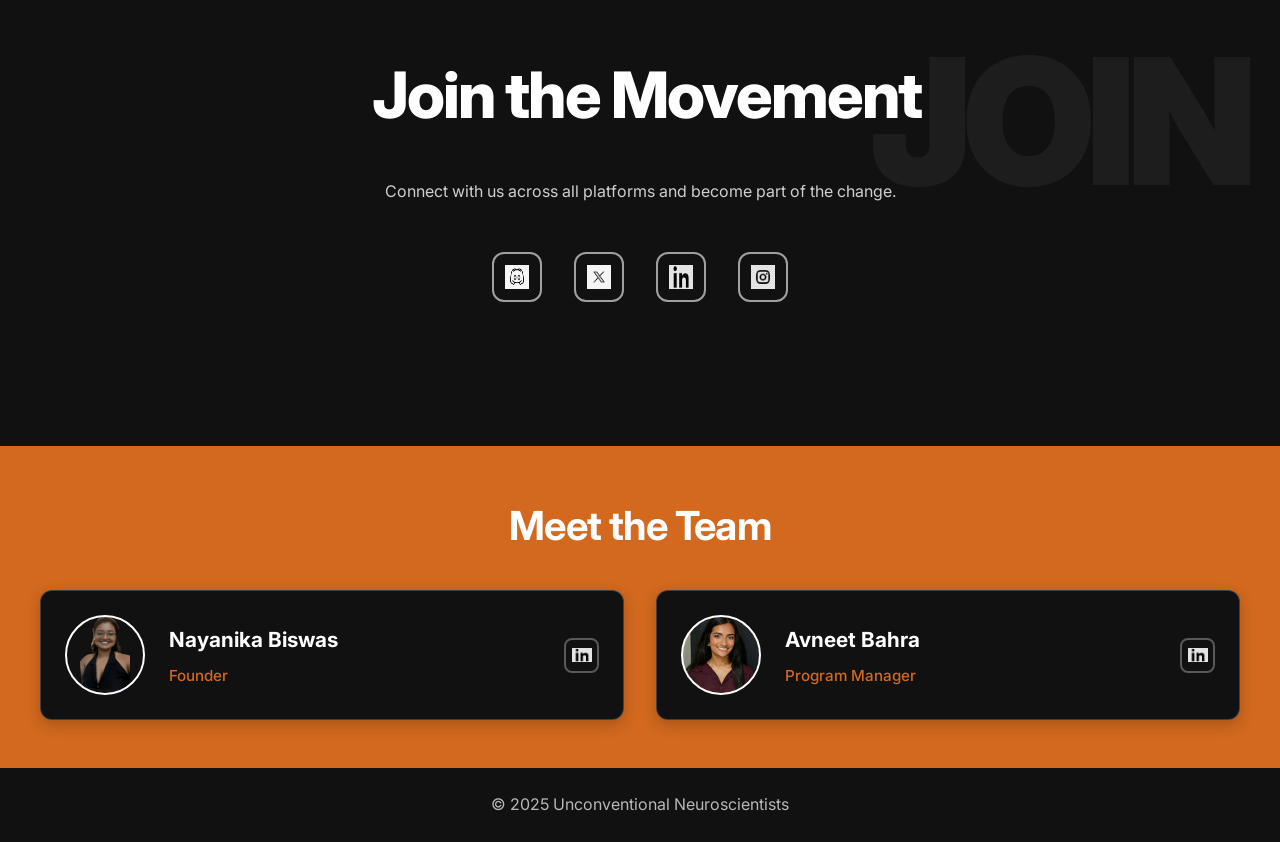
==== commit dfcb9a45: "created scrollable event section" ====
--- a/index.html
+++ b/index.html
@@ -1254,7 +1254,7 @@
         .events-content {
             position: relative;
             z-index: 2;
-            max-width: 1200px;
+            max-width: 1400px;
             margin: 0 auto;
             padding: 0 2rem;
         }
@@ -1268,18 +1268,82 @@
             letter-spacing: -0.03em;
         }
 
+        .events-scroll-container {
+            overflow-x: auto;
+            padding-bottom: 1rem;
+            margin-bottom: 2rem;
+        }
+
+        .events-scroll-container::-webkit-scrollbar {
+            height: 8px;
+        }
+
+        .events-scroll-container::-webkit-scrollbar-track {
+            background: rgba(210, 105, 30, 0.1);
+            border-radius: 10px;
+        }
+
+        .events-scroll-container::-webkit-scrollbar-thumb {
+            background: #D2691E;
+            border-radius: 10px;
+        }
+
+        .events-scroll-container::-webkit-scrollbar-thumb:hover {
+            background: #B8641F;
+        }
+
+        .events-grid {
+            display: flex;
+            gap: 2rem;
+            padding: 1rem 0;
+            min-width: min-content;
+        }
+
         .next-event {
+            min-width: 350px;
+            height: 400px;
+            flex-shrink: 0;
+            perspective: 1000px;
+            cursor: pointer;
+        }
+
+        .event-card-inner {
+            position: relative;
+            width: 100%;
+            height: 100%;
+            text-align: center;
+            transition: transform 0.8s;
+            transform-style: preserve-3d;
+            border-radius: 30px;
+        }
+
+        .next-event.flipped .event-card-inner {
+            transform: rotateY(180deg);
+        }
+
+        .event-card-front,
+        .event-card-back {
+            position: absolute;
+            width: 100%;
+            height: 100%;
+            backface-visibility: hidden;
             background: linear-gradient(135deg, #D2691E 0%, #CD853F 100%);
             border-radius: 30px;
-            padding: 4rem;
-            text-align: center;
-            color: white;
-            margin-bottom: 3rem;
-            position: relative;
+            padding: 3rem;
+            color: white;
+            display: flex;
+            flex-direction: column;
+            justify-content: center;
             overflow: hidden;
         }
 
-        .next-event::before {
+        .event-card-back {
+            transform: rotateY(180deg);
+            background: linear-gradient(135deg, #111 0%, #333 100%);
+            border: 2px solid #D2691E;
+        }
+
+        .event-card-front::before {
             content: '';
             position: absolute;
             width: 200px;
@@ -1290,6 +1354,29 @@
             right: -100px;
         }
 
+        .event-summary {
+            font-size: 1.1rem;
+            line-height: 1.6;
+            margin-bottom: 2rem;
+        }
+
+        .event-summary h4 {
+            color: #D2691E;
+            font-size: 1.3rem;
+            margin-bottom: 1rem;
+            font-weight: 600;
+        }
+
+        .flip-hint {
+            position: absolute;
+            bottom: 1rem;
+            left: 50%;
+            transform: translateX(-50%);
+            font-size: 0.9rem;
+            opacity: 0.7;
+            font-style: italic;
+        }
+
         .next-event h3 {
             font-size: 2.5rem;
             font-weight: 700;
@@ -1409,6 +1496,12 @@
             background-size: contain;
             background-position: center top;
         }
+        
+        .team-photo.avneet {
+            background-image: url('avneet_headshot.png');
+            background-size: cover;
+            background-position: center;
+        }
 
         .team-info {
             flex: 1;
@@ -1434,26 +1527,29 @@
         .team-linkedin {
             width: 35px;
             height: 35px;
-            background: #0077B5;
-            border-radius: 50%;
+            background: transparent;
+            border-radius: 8px;
             display: flex;
             align-items: center;
             justify-content: center;
             text-decoration: none;
             transition: all 0.3s ease;
             flex-shrink: 0;
+            border: 2px solid rgba(255, 255, 255, 0.3);
         }
 
         .team-linkedin:hover {
-            background: #005885;
+            background: rgba(255, 255, 255, 0.1);
+            border-color: rgba(255, 255, 255, 0.6);
             transform: translateY(-2px);
-            box-shadow: 0 5px 15px rgba(0, 119, 181, 0.3);
+            box-shadow: 0 5px 15px rgba(255, 255, 255, 0.2);
         }
 
         .team-linkedin img {
-            width: 18px;
-            height: 18px;
-            filter: brightness(0) invert(1);
+            width: 20px;
+            height: 20px;
+            filter: none;
+            object-fit: contain;
         }
     </style>
 </head>
@@ -1611,12 +1707,92 @@
         <div class="events-content">
             <h2>Upcoming Events</h2>
             
-            <div class="next-event">
-                <h3>Monthly Meetup</h3>
-                <div class="event-date">Tuesday, August 5th, 2025</div>
-                <div class="event-details">11:00 AM EST • Discord Voice Channel</div>
-                <p style="margin-bottom: 2rem;">Topic: Finding a Research Assistantship with an Unconventional Background</p>
-                <a href="https://discord.gg/vVK9NcXKk5" class="event-cta">Register Now</a>
+            <div class="events-scroll-container">
+                <div class="events-grid">
+                    <div class="next-event" onclick="flipCard(this)">
+                        <div class="event-card-inner">
+                            <div class="event-card-front">
+                                <h3>Monthly Meetup</h3>
+                                <div class="event-date">Tuesday, August 5th, 2025</div>
+                                <div class="event-details">11:00 AM EST • Discord Voice Channel</div>
+                                <p style="margin-bottom: 2rem;">Topic: Finding a Research Assistantship with an Unconventional Background</p>
+                                <a href="https://discord.gg/vVK9NcXKk5" class="event-cta" onclick="event.stopPropagation()">Register Now</a>
+                                <div class="flip-hint">Click to see details</div>
+                            </div>
+                            <div class="event-card-back">
+                                <div class="event-summary">
+                                    <h4>Event Summary</h4>
+                                    <p>Join us for our monthly community meetup where we discuss practical strategies for entering neuroscience research without traditional credentials. This session will feature guest speakers who successfully transitioned into neuroscience from diverse backgrounds.</p>
+                                    <p><strong>What to expect:</strong> Interactive Q&A, networking opportunities, and actionable advice for finding research positions.</p>
+                                </div>
+                                <div class="flip-hint">Click to flip back</div>
+                            </div>
+                        </div>
+                    </div>
+                    
+                    <div class="next-event" onclick="flipCard(this)">
+                        <div class="event-card-inner">
+                            <div class="event-card-front">
+                                <h3>Weekly Neuro Discussion</h3>
+                                <div class="event-date">Friday, August 8th, 2025</div>
+                                <div class="event-details">2:00 PM EST • Discord Voice Channel</div>
+                                <p style="margin-bottom: 2rem;">Topic: Latest Breakthroughs in Brain-Computer Interfaces</p>
+                                <a href="https://discord.gg/vVK9NcXKk5" class="event-cta" onclick="event.stopPropagation()">Join Discussion</a>
+                                <div class="flip-hint">Click to see details</div>
+                            </div>
+                            <div class="event-card-back">
+                                <div class="event-summary">
+                                    <h4>Discussion Details</h4>
+                                    <p>Dive deep into cutting-edge brain-computer interface research. We'll explore recent papers, discuss implications for the field, and examine potential applications in healthcare and beyond.</p>
+                                    <p><strong>Format:</strong> Casual discussion with optional paper pre-reading. All backgrounds welcome - no prior BCI knowledge required!</p>
+                                </div>
+                                <div class="flip-hint">Click to flip back</div>
+                            </div>
+                        </div>
+                    </div>
+                    
+                    <div class="next-event" onclick="flipCard(this)">
+                        <div class="event-card-inner">
+                            <div class="event-card-front">
+                                <h3>Career Panel</h3>
+                                <div class="event-date">Saturday, August 16th, 2025</div>
+                                <div class="event-details">1:00 PM EST • Zoom Webinar</div>
+                                <p style="margin-bottom: 2rem;">Topic: Non-Traditional Paths into Neuroscience Research</p>
+                                <a href="https://discord.gg/vVK9NcXKk5" class="event-cta" onclick="event.stopPropagation()">Register Now</a>
+                                <div class="flip-hint">Click to see details</div>
+                            </div>
+                            <div class="event-card-back">
+                                <div class="event-summary">
+                                    <h4>Panel Overview</h4>
+                                    <p>Hear from 4 successful neuroscientists who took unconventional routes into the field. From software engineers to artists, learn how diverse backgrounds can be leveraged as strengths in neuroscience research.</p>
+                                    <p><strong>Panelists:</strong> Former teacher turned cognitive researcher, engineer in computational neuroscience, artist studying perception, and self-taught neuroimaging specialist.</p>
+                                </div>
+                                <div class="flip-hint">Click to flip back</div>
+                            </div>
+                        </div>
+                    </div>
+                    
+                    <div class="next-event" onclick="flipCard(this)">
+                        <div class="event-card-inner">
+                            <div class="event-card-front">
+                                <h3>Networking Hour</h3>
+                                <div class="event-date">Wednesday, August 20th, 2025</div>
+                                <div class="event-details">7:00 PM EST • Discord Voice Channel</div>
+                                <p style="margin-bottom: 2rem;">Topic: Connect with Fellow Unconventional Neuroscientists</p>
+                                <a href="https://discord.gg/vVK9NcXKk5" class="event-cta" onclick="event.stopPropagation()">Join Network</a>
+                                <div class="flip-hint">Click to see details</div>
+                            </div>
+                            <div class="event-card-back">
+                                <div class="event-summary">
+                                    <h4>Networking Details</h4>
+                                    <p>A relaxed networking session for community members to connect, share experiences, and build meaningful professional relationships. Perfect for finding collaborators, mentors, or just making friends in the field.</p>
+                                    <p><strong>Activities:</strong> Breakout rooms by interest/background, collaborative project discussions, and informal mentorship matching.</p>
+                                </div>
+                                <div class="flip-hint">Click to flip back</div>
+                            </div>
+                        </div>
+                    </div>
+                </div>
             </div>
         </div>
     </section>
@@ -1657,18 +1833,18 @@
                         <div class="team-name">Nayanika Biswas</div>
                         <div class="team-role">Founder</div>
                     </div>
-                    <a href="https://www.linkedin.com/in/nayanika-biswas/" class="team-linkedin" target="_blank" rel="noopener noreferrer">
+                    <a href="https://www.linkedin.com/in/nayanika-biswas-a67286152/" class="team-linkedin" target="_blank" rel="noopener noreferrer">
                         <img src="linkedin-bw.png" alt="LinkedIn">
                     </a>
                 </div>
                 
                 <div class="team-card">
-                    <div class="team-photo">👨‍💻</div>
+                    <div class="team-photo avneet"></div>
                     <div class="team-info">
                         <div class="team-name">Avneet Bahra</div>
                         <div class="team-role">Program Manager</div>
                     </div>
-                    <a href="#" class="team-linkedin" target="_blank" rel="noopener noreferrer">
+                    <a href="https://www.linkedin.com/in/avneetbahra/" class="team-linkedin" target="_blank" rel="noopener noreferrer">
                         <img src="linkedin-bw.png" alt="LinkedIn">
                     </a>
                 </div>
@@ -1752,6 +1928,11 @@
             }
         }
 
+        // Flip card functionality
+        function flipCard(card) {
+            card.classList.toggle('flipped');
+        }
+
         // Simple hover interactions for envelope
         document.addEventListener('DOMContentLoaded', function() {
             const envelope = document.querySelector('.envelope');
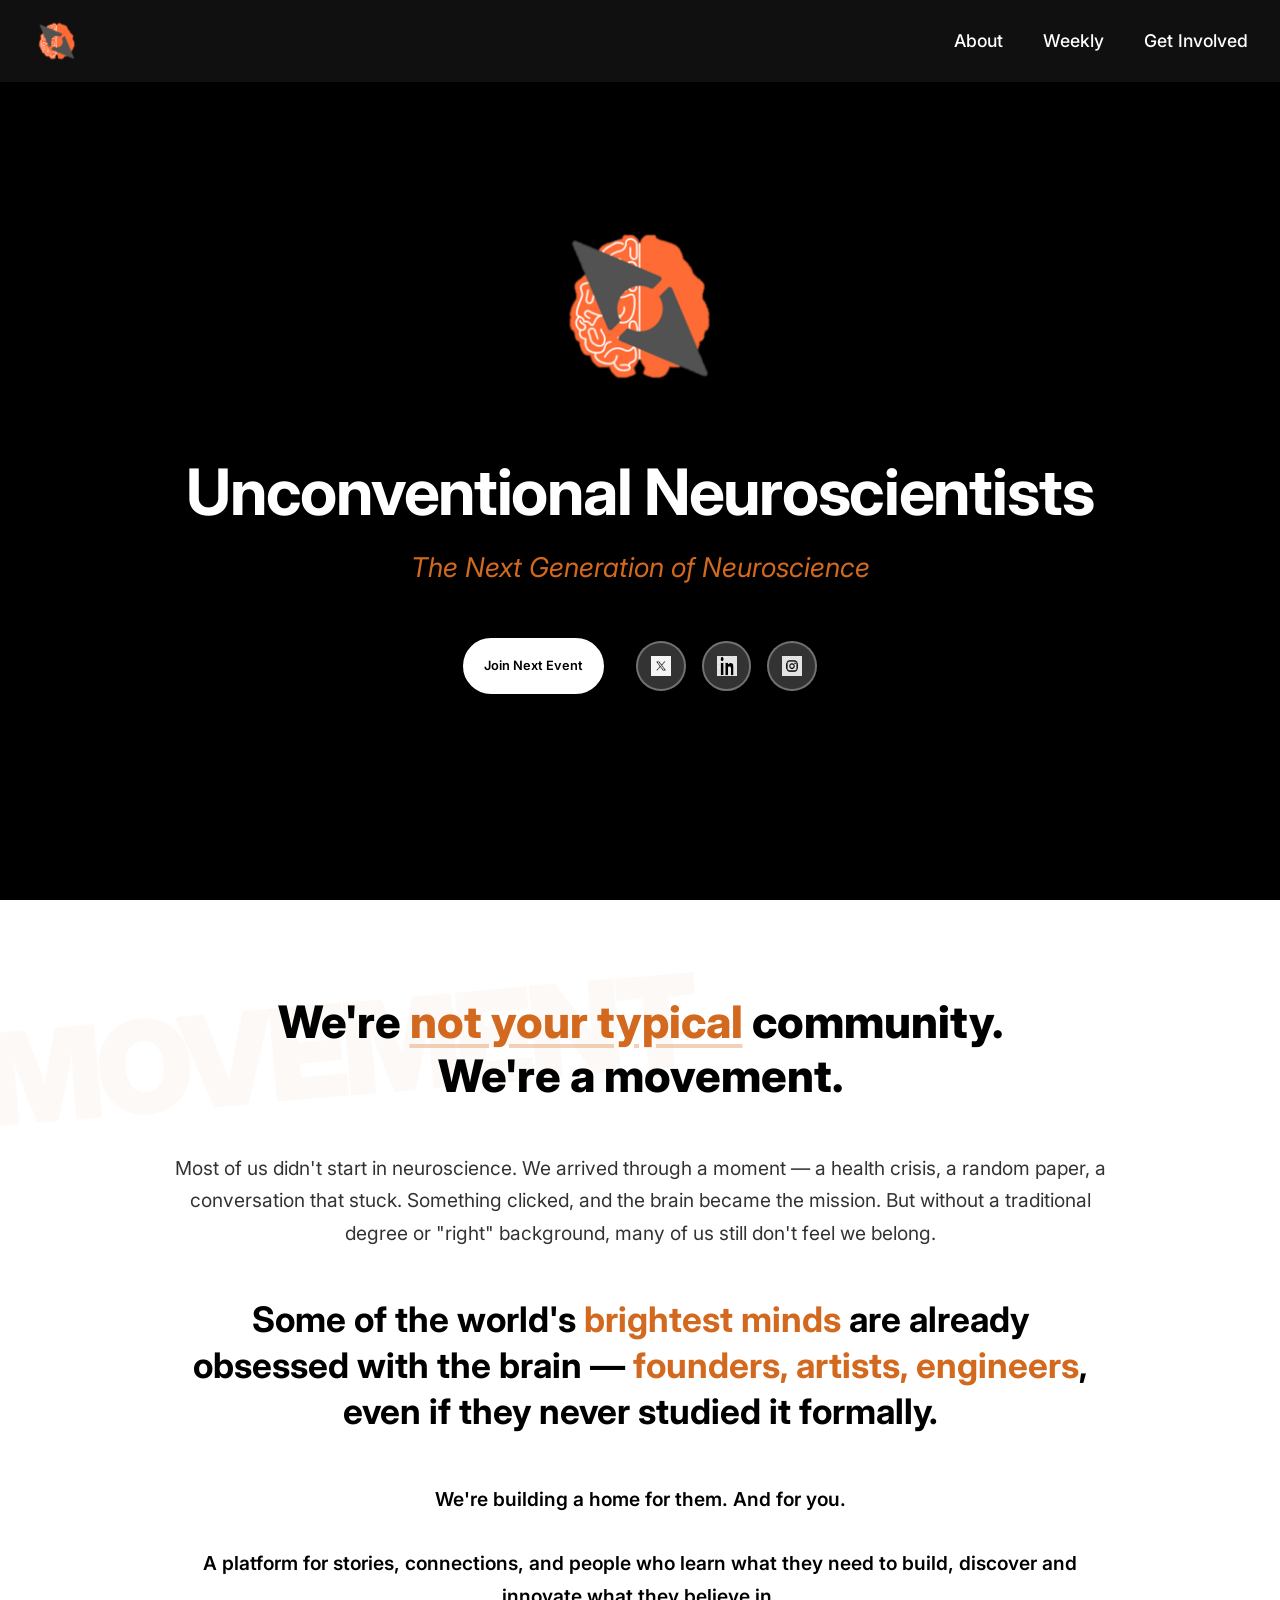
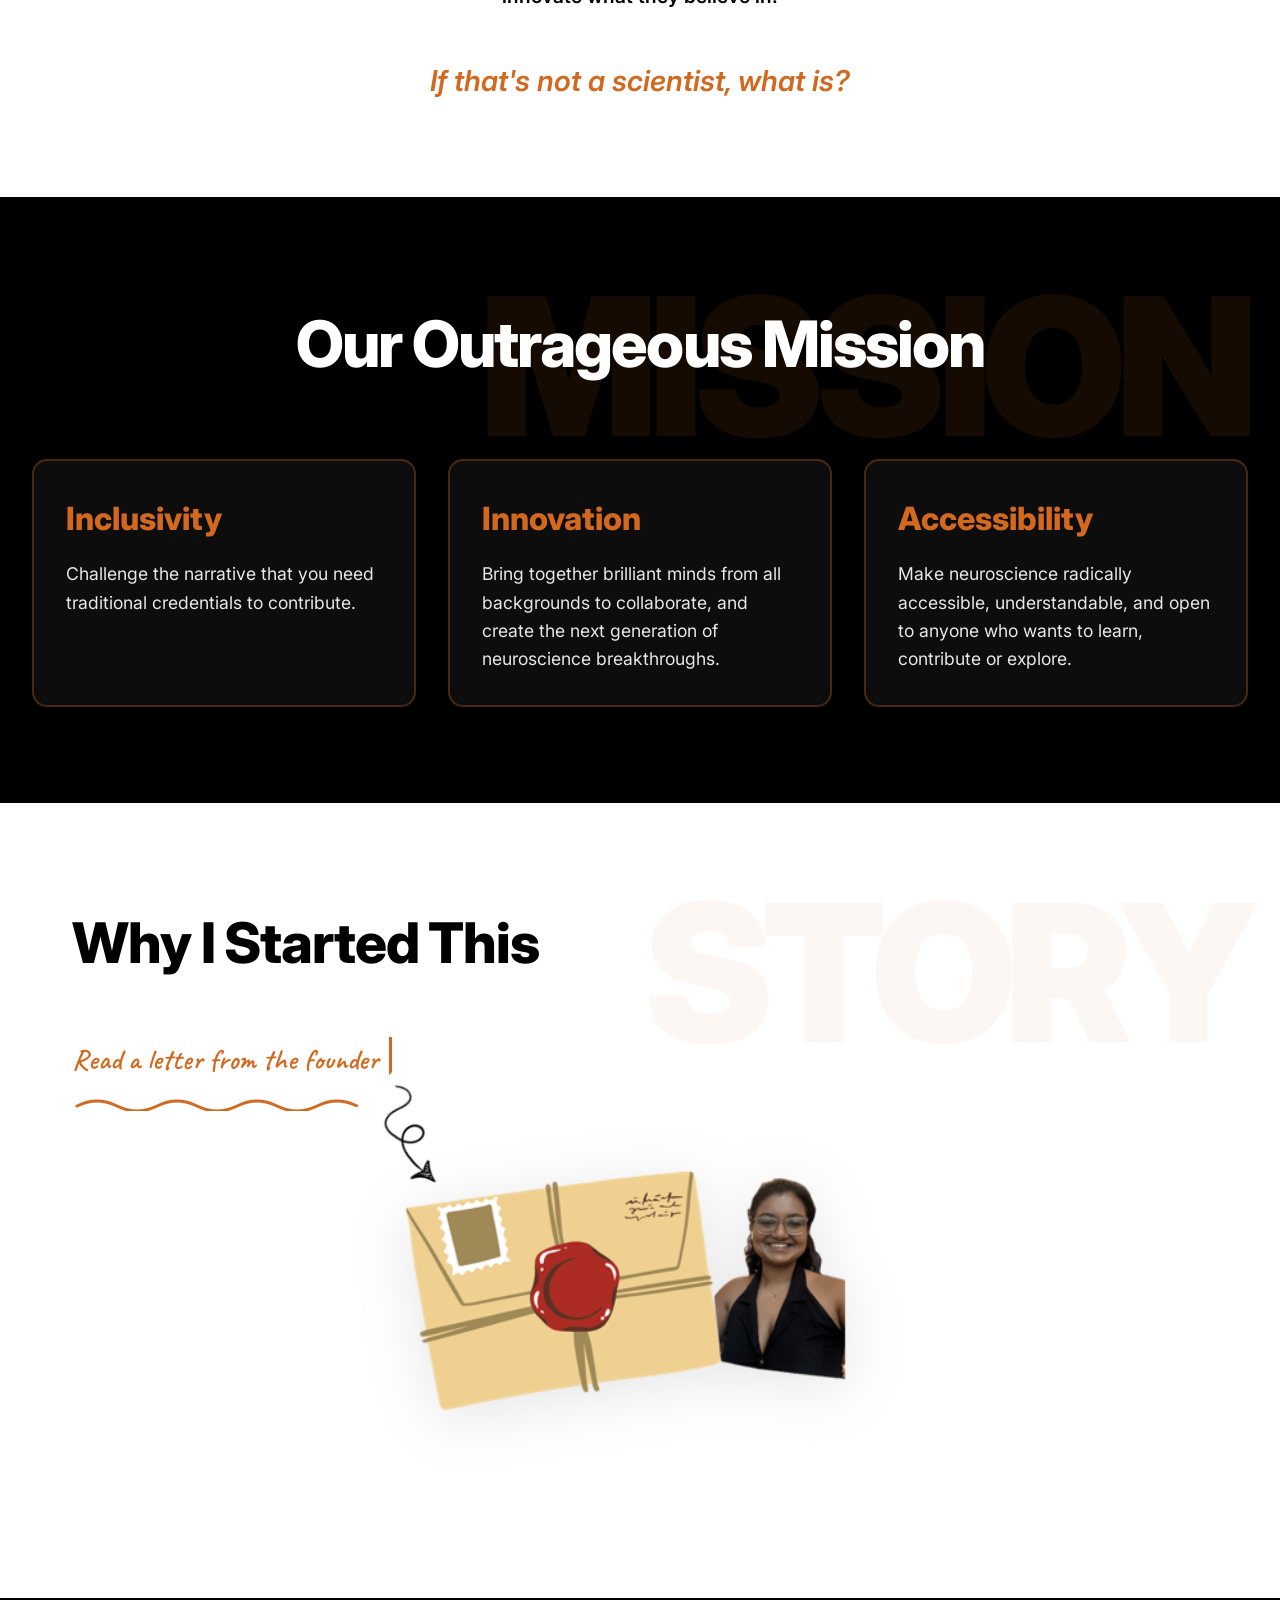
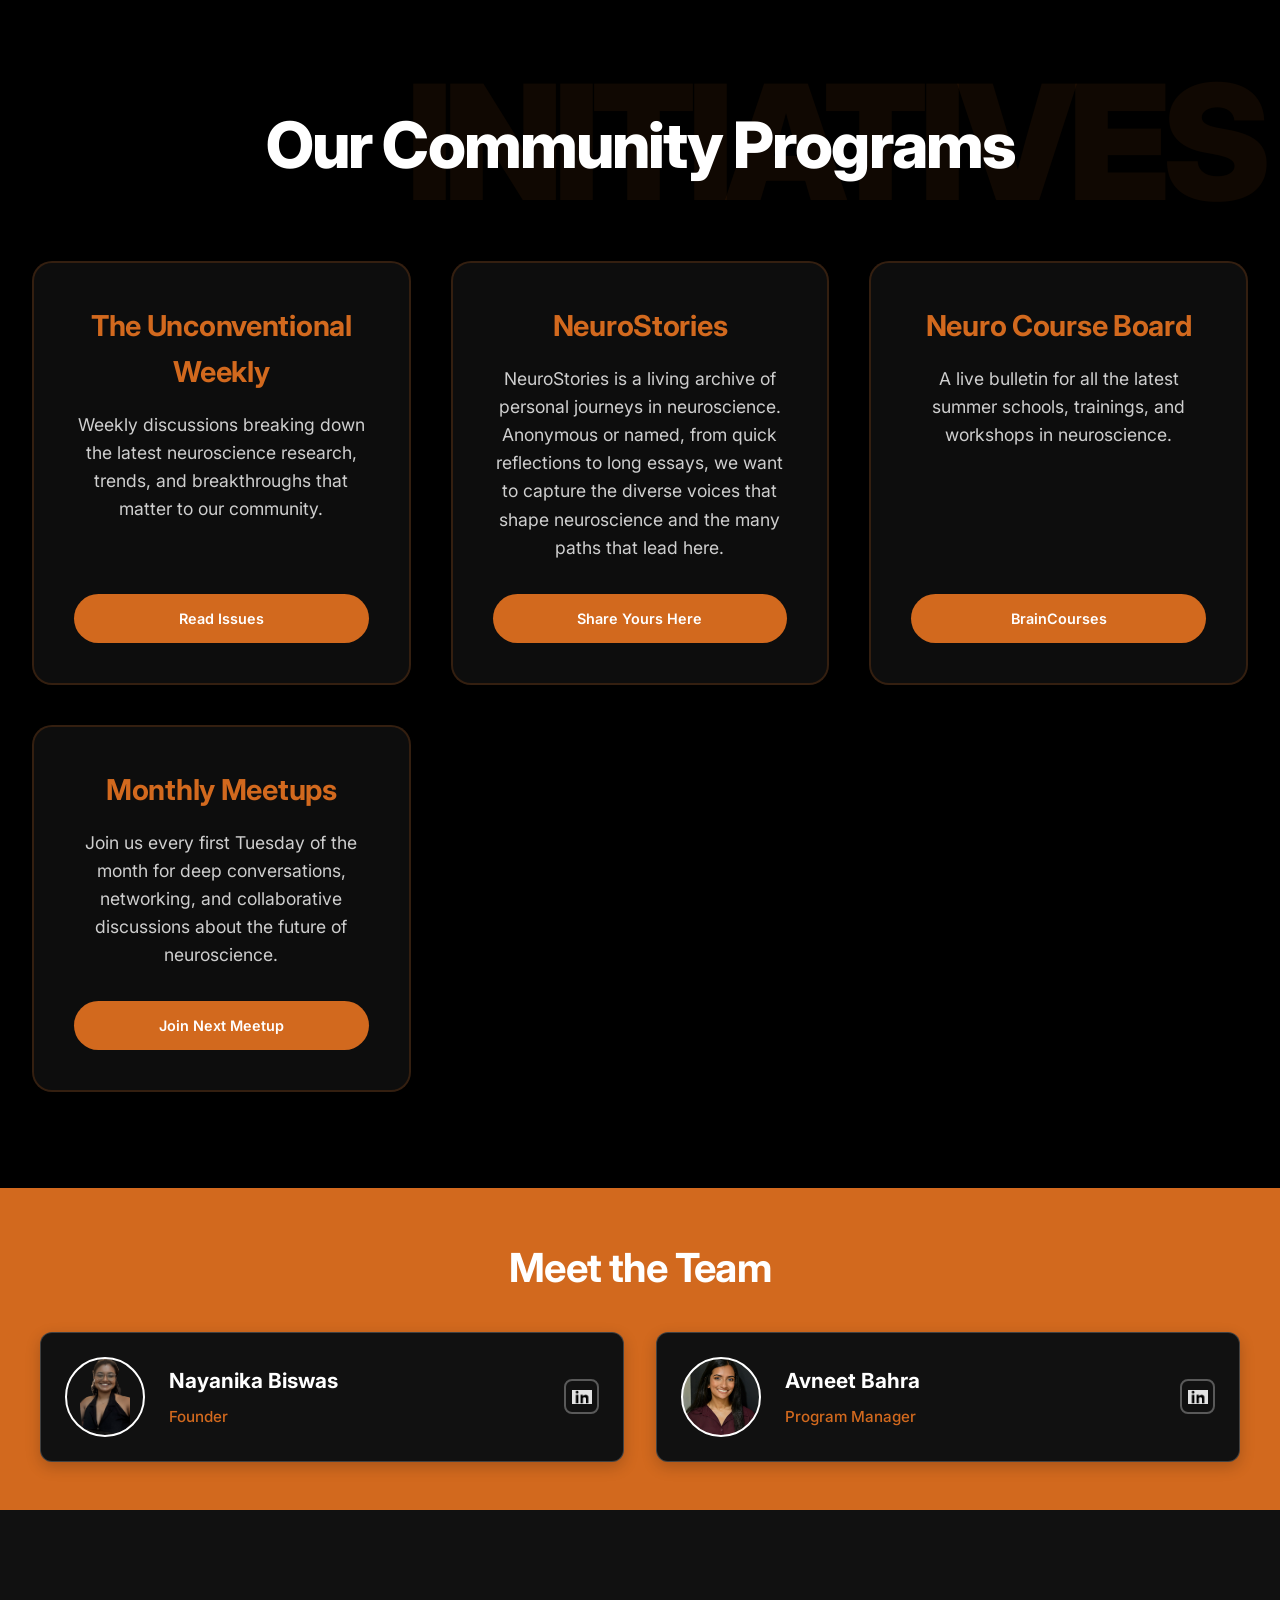
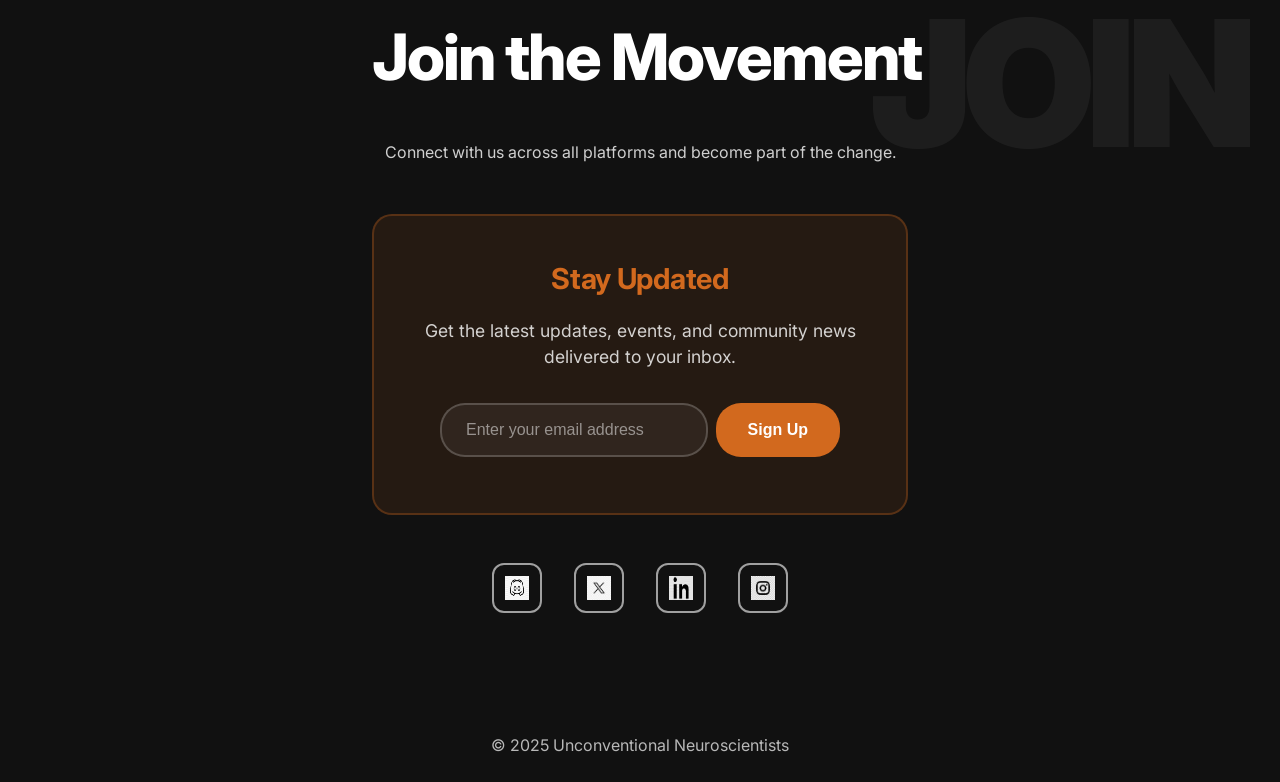
==== commit 12cd52c5: "Update website with email signup system - Added email signup form with backend API integration - Upd" ====
--- a/index.html
+++ b/index.html
@@ -7,1551 +7,7 @@
     <link rel="icon" type="image/x-icon" href="favicon.ico">
     <link rel="shortcut icon" type="image/x-icon" href="favicon.ico">
     <link href="https://fonts.googleapis.com/css2?family=Inter:wght@400;500;600;700;800;900&family=Poppins:wght@400;500;600;700;800;900&family=Caveat:wght@400;500;600;700&display=swap" rel="stylesheet">
-    <style>
-        * {
-            margin: 0;
-            padding: 0;
-            box-sizing: border-box;
-        }
-
-        body {
-            font-family: 'Inter', 'Poppins', -apple-system, BlinkMacSystemFont, 'Segoe UI', sans-serif;
-            line-height: 1.6;
-            color: #333;
-            scroll-behavior: smooth;
-            overflow-x: hidden;
-        }
-
-        /* Header */
-        .header {
-            position: fixed;
-            top: 0;
-            width: 100%;
-            background: rgba(17, 17, 17, 0.95);
-            backdrop-filter: blur(10px);
-            padding: 1rem 0;
-            z-index: 1000;
-            box-shadow: 0 2px 20px rgba(0,0,0,0.3);
-        }
-
-        .nav-container {
-            max-width: 1400px;
-            margin: 0 auto;
-            display: flex;
-            justify-content: space-between;
-            align-items: center;
-            padding: 0 2rem;
-        }
-
-        .logo {
-            height: 50px;
-            width: 50px;
-            background-image: url('uneuro_logo_logo_clear_zoom.png');
-            background-size: contain;
-            background-repeat: no-repeat;
-            background-position: center;
-            display: flex;
-            align-items: center;
-            justify-content: center;
-        }
-
-        .nav-links {
-            display: flex;
-            list-style: none;
-            gap: 2.5rem;
-        }
-
-        .nav-links a {
-            text-decoration: none;
-            color: white;
-            font-weight: 500;
-            font-size: 1.1rem;
-            transition: color 0.3s ease;
-        }
-
-        .nav-links a:hover {
-            color: #D2691E;
-        }
-
-        /* Hero Section */
-        .hero {
-            height: 100vh;
-            display: flex;
-            flex-direction: column;
-            justify-content: center;
-            align-items: center;
-            background: #000;
-            text-align: center;
-            padding: 0 2rem;
-            position: relative;
-        }
-
-        .hero-logo {
-            width: 200px;
-            height: 200px;
-            background-image: url('uneuro_logo_logo_clear_zoom.png');
-            background-size: contain;
-            background-repeat: no-repeat;
-            background-position: center;
-            margin-bottom: 3rem;
-            animation: float 3s ease-in-out infinite;
-            box-shadow: 0 20px 60px rgba(0,0,0,0.2);
-        }
-
-        @keyframes float {
-            0%, 100% { transform: translateY(0px); }
-            50% { transform: translateY(-10px); }
-        }
-
-        .hero h1 {
-            font-size: 4rem;
-            font-weight: 700;
-            color: white;
-            margin-bottom: 1rem;
-            line-height: 1.2;
-            letter-spacing: -0.02em;
-        }
-
-        .tagline {
-            font-size: 1.7rem;
-            color: #D2691E;
-            max-width: 600px;
-            margin: 0 auto 3rem;
-            font-weight: 400;
-        }
-
-        .hero-ctas {
-            display: flex;
-            gap: 2rem;
-            justify-content: center;
-            align-items: center;
-            flex-wrap: wrap;
-        }
-
-        .primary-cta {
-            background: white;
-            color: #000;
-            padding: 1.0rem 1.2rem;
-            border-radius: 50px;
-            text-decoration: none;
-            font-weight: 600;
-            font-size: 0.8rem;
-            transition: all 0.3s ease;
-            border: 2px solid white;
-        }
-
-        .primary-cta:hover {
-            background: #000;
-            color: white;
-            transform: translateY(-2px);
-        }
-
-        .social-links {
-            display: flex;
-            gap: 1rem;
-            align-items: center;
-        }
-
-        .social-link {
-            background: rgba(255, 255, 255, 0.2);
-            color: white;
-            padding: 0.8rem;
-            border-radius: 50%;
-            text-decoration: none;
-            font-weight: 600;
-            font-size: 1rem;
-            transition: all 0.3s ease;
-            border: 2px solid rgba(255, 255, 255, 0.3);
-            min-width: 45px;
-            min-height: 45px;
-            display: flex;
-            align-items: center;
-            justify-content: center;
-        }
-
-        .social-link img {
-            width: 20px;
-            height: 20px;
-        }
-
-        .social-link:hover {
-            background: white;
-            transform: translateY(-2px);
-        }
-
-        /* Movement Section */
-        .movement {
-            background: #fff;
-            padding: 6rem 0;
-            position: relative;
-            overflow: hidden;
-        }
-
-        .movement::before {
-            content: 'MOVEMENT';
-            position: absolute;
-            font-size: 8rem;
-            font-weight: 900;
-            color: rgba(210, 105, 30, 0.04);
-            top: 3rem;
-            left: -1rem;
-            z-index: 1;
-            letter-spacing: -0.05em;
-            transform: rotate(-5deg);
-        }
-
-        .movement-content {
-            position: relative;
-            z-index: 2;
-            max-width: 1000px;
-            margin: 0 auto;
-            padding: 0 2rem;
-        }
-
-        .movement-opener {
-            font-size: 2.8rem;
-            font-weight: 800;
-            text-align: center;
-            margin-bottom: 3rem;
-            line-height: 1.2;
-            color: #000;
-        }
-
-        .movement-opener .not-typical {
-            color: #D2691E;
-            text-decoration: underline;
-            text-decoration-color: rgba(210, 105, 30, 0.3);
-            text-underline-offset: 6px;
-        }
-
-        .bio-text {
-            font-size: 1.2rem;
-            line-height: 1.7;
-            color: #333;
-            margin-bottom: 2rem;
-            text-align: center;
-        }
-
-        .bio-text.center {
-            text-align: center;
-            font-weight: 600;
-            color: #000;
-        }
-
-        .bio-highlight {
-            background: linear-gradient(135deg, rgba(210, 105, 30, 0.15) 0%, rgba(205, 133, 63, 0.08) 100%);
-            padding: 2rem;
-            border-radius: 15px;
-            margin: 2.5rem 0;
-            border-left: 4px solid #D2691E;
-            font-size: 1.4rem;
-            font-weight: 600;
-            color: #000;
-            text-align: center;
-        }
-
-        .diverse-minds {
-            font-size: 2.2rem;
-            font-weight: 700;
-            text-align: center;
-            margin: 3rem 0;
-            color: #000;
-            line-height: 1.3;
-        }
-
-        .diverse-minds .orange {
-            color: #D2691E;
-        }
-
-        .final-question {
-            font-size: 1.8rem;
-            font-weight: 600;
-            text-align: center;
-            color: #D2691E;
-            font-style: italic;
-            margin-top: 3rem;
-            line-height: 1.4;
-        }
-
-        /* Mission Section */
-        .mission {
-            background: #000;
-            color: white;
-            padding: 6rem 0;
-            position: relative;
-        }
-
-        .mission::before {
-            content: 'MISSION';
-            position: absolute;
-            font-size: 12rem;
-            font-weight: 900;
-            color: rgba(210, 105, 30, 0.1);
-            top: 1rem;
-            right: 2rem;
-            z-index: 1;
-            letter-spacing: -0.05em;
-        }
-
-        .mission-content {
-            position: relative;
-            z-index: 2;
-            max-width: 1400px;
-            margin: 0 auto;
-            padding: 0 2rem;
-        }
-
-        .mission h2 {
-            font-size: 4rem;
-            font-weight: 800;
-            color: white;
-            margin-bottom: 3rem;
-            text-align: center;
-            letter-spacing: -0.03em;
-        }
-
-        .mission-grid {
-            display: grid;
-            grid-template-columns: repeat(auto-fit, minmax(350px, 1fr));
-            gap: 2rem;
-            margin-top: 4rem;
-        }
-
-        .mission-card {
-            background: rgba(255, 255, 255, 0.05);
-            border: 2px solid rgba(210, 105, 30, 0.3);
-            border-radius: 15px;
-            padding: 2rem;
-            transition: all 0.3s ease;
-        }
-
-        .mission-card:hover {
-            border-color: #D2691E;
-            background: rgba(210, 105, 30, 0.1);
-            transform: translateY(-5px);
-        }
-
-        .mission-card .number {
-            font-size: 2rem;
-            font-weight: 800;
-            color: #D2691E;
-            margin-bottom: 1rem;
-        }
-
-        .mission-card p {
-            font-size: 1.1rem;
-            line-height: 1.6;
-            color: rgba(255, 255, 255, 0.9);
-        }
-        
-        .mission-ps {
-            text-align: center;
-            margin-top: 4rem;
-        }
-        
-        .mission-ps p {
-            font-size: 1.8rem;
-            font-weight: 800;
-            color: #D2691E;
-            margin: 0;
-            letter-spacing: -0.01em;
-        }
-
-        /* Section Styles */
-        .section {
-            padding: 6rem 0;
-            position: relative;
-            /* Remove white padding - extend to full width */
-            max-width: none;
-            margin: 0;
-            width: 100vw;
-            margin-left: calc(-50vw + 50%);
-        }
-
-        .section-content {
-            padding: 0 2rem;
-            max-width: 1400px;
-            margin: 0 auto;
-        }
-
-        /* Community Promise Section */
-        .community-promise {
-            background: #D2691E;
-            padding: 4rem 0;
-            position: relative;
-            /* Extend orange background to full screen width */
-            max-width: none !important;
-            margin: 0 !important;
-            width: 100vw;
-            margin-left: calc(-50vw + 50%);
-        }
-
-        .community-promise::before {
-            content: 'BELONG';
-            position: absolute;
-            font-size: 12rem;
-            font-weight: 900;
-            color: rgba(0, 0, 0, 0.15);
-            top: 2rem;
-            right: 2rem;
-            z-index: 1;
-            letter-spacing: -0.05em;
-        }
-
-        .promise-content {
-            position: relative;
-            z-index: 2;
-            max-width: 800px;
-            margin: 0 auto;
-            text-align: left;
-            padding: 0 2rem;
-        }
-
-        .community-promise h2 {
-            font-size: 4rem;
-            font-weight: 800;
-            color: white;
-            margin-bottom: 2rem;
-            letter-spacing: -0.03em;
-        }
-
-        .community-promise p {
-            font-size: 1.3rem;
-            line-height: 1.8;
-            color: rgba(255, 255, 255, 0.9);
-            margin-bottom: 1.5rem;
-        }
-
-        /* Vision Section */
-        .vision {
-            background: #111;
-            padding: 4rem 0;
-            position: relative;
-            /* Extend background to full screen width */
-            max-width: none !important;
-            margin: 0 !important;
-            width: 100vw;
-            margin-left: calc(-50vw + 50%);
-        }
-
-        .vision::before {
-            content: 'VISION';
-            position: absolute;
-            font-size: 11rem;
-            font-weight: 900;
-            color: rgba(210, 105, 30, 0.15);
-            top: 1rem;
-            left: 1rem;
-            z-index: 1;
-            letter-spacing: -0.05em;
-        }
-
-        .vision-content {
-            position: relative;
-            z-index: 2;
-            max-width: 1000px;
-            margin: 0 auto;
-            padding: 0 2rem;
-        }
-
-        .vision h2 {
-            font-size: 4rem;
-            font-weight: 800;
-            color: white;
-            margin-bottom: 3rem;
-            text-align: center;
-            letter-spacing: -0.03em;
-        }
-
-        .vision-points {
-            display: grid;
-            grid-template-columns: 1fr;
-            gap: 3rem;
-        }
-
-        .vision-point {
-            background: rgba(210, 105, 30, 0.1);
-            padding: 2.5rem;
-            border-radius: 20px;
-            border-left: 4px solid #D2691E;
-        }
-
-        .vision-point h3 {
-            font-size: 1.8rem;
-            font-weight: 700;
-            color: #D2691E;
-            margin-bottom: 1rem;
-            letter-spacing: -0.01em;
-        }
-
-        .vision-point p {
-            font-size: 1.1rem;
-            line-height: 1.8;
-            color: rgba(255, 255, 255, 0.8);
-        }
-
-        /* Monthly Meetups Section */
-        .meetups {
-            background: #111;
-            padding: 4rem 0;
-            position: relative;
-            /* Extend background to full screen width */
-            max-width: none !important;
-            margin: 0 !important;
-            width: 100vw;
-            margin-left: calc(-50vw + 50%);
-        }
-
-        .meetups::before {
-            content: 'MEET';
-            position: absolute;
-            font-size: 10rem;
-            font-weight: 900;
-            color: rgba(210, 105, 30, 0.1);
-            top: 1rem;
-            left: 2rem;
-            z-index: 1;
-            letter-spacing: -0.05em;
-        }
-
-        .meetup-card {
-            background: #D2691E;
-            border-radius: 30px;
-            padding: 4rem;
-            max-width: 500px;
-            margin-left: auto;
-            margin-right: 4rem;
-            box-shadow: 0 30px 80px rgba(0,0,0,0.3);
-            border: none;
-            position: relative;
-            z-index: 2;
-        }
-
-        .meetup-card h2 {
-            color: white;
-            font-size: 2.8rem;
-            margin-bottom: 1.5rem;
-            text-align: left;
-            font-weight: 700;
-            letter-spacing: -0.02em;
-        }
-
-        .meetup-card p {
-            font-size: 1.5rem;
-            color: white;
-            margin: 0;
-            font-weight: 500;
-            text-align: left;
-        }
-
-        /* Get Involved Section */
-        .get-involved {
-            background: #111;
-            padding: 6rem 0;
-            position: relative;
-            /* Extend background to full screen width */
-            max-width: none !important;
-            margin: 0 !important;
-            width: 100vw;
-            margin-left: calc(-50vw + 50%);
-        }
-
-        .get-involved::before {
-            content: 'JOIN';
-            position: absolute;
-            font-size: 11rem;
-            font-weight: 900;
-            color: rgba(255, 255, 255, 0.05);
-            top: 2rem;
-            right: 2rem;
-            z-index: 1;
-            letter-spacing: -0.05em;
-        }
-
-        .get-involved-content {
-            position: relative;
-            z-index: 2;
-            max-width: 600px;
-            margin: 0 auto;
-            padding: 0 2rem;
-        }
-
-        .get-involved h2 {
-            color: white;
-            font-size: 4rem;
-            font-weight: 800;
-            margin-bottom: 2rem;
-            text-align: center;
-            letter-spacing: -0.03em;
-            white-space: nowrap;
-        }
-
-        .community-tagline {
-            font-size: 1.0rem;
-            color: rgba(255, 255, 255, 0.8);
-            margin-bottom: 3rem;
-            text-align: center;
-            line-height: 1.6;
-        }
-
-        .social-icons {
-            display: flex;
-            gap: 2rem;
-            justify-content: center;
-            align-items: center;
-        }
-
-        .social-icon {
-            width: 50px;
-            height: 50px;
-            border: 2px solid rgba(255, 255, 255, 0.6);
-            border-radius: 12px;
-            display: flex;
-            align-items: center;
-            justify-content: center;
-            text-decoration: none;
-            color: rgba(255, 255, 255, 0.8);
-            font-size: 1.5rem;
-            transition: all 0.3s ease;
-            background: transparent;
-        }
-
-        .social-icon img {
-            width: 24px;
-            height: 24px;
-        }
-
-        .social-icon:hover {
-            border-color: #D2691E;
-            background: rgba(210, 105, 30, 0.1);
-            transform: translateY(-2px);
-        }
-
-        .platform-label {
-            font-size: 0.9rem;
-            color: rgba(255, 255, 255, 0.6);
-            margin-top: 1rem;
-            text-align: center;
-        }
-
-        /* Help Shape Section */
-        .help-shape {
-            background: #111;
-            position: relative;
-            padding: 8rem 0;
-            /* Extend background to full screen width */
-            max-width: none !important;
-            margin: 0 !important;
-            width: 100vw;
-            margin-left: calc(-50vw + 50%);
-        }
-
-        .help-shape::before {
-            content: 'SHAPE';
-            position: absolute;
-            font-size: 10rem;
-            font-weight: 900;
-            color: rgba(210, 105, 30, 0.1);
-            top: 1rem;
-            left: 1rem;
-            z-index: 1;
-            letter-spacing: -0.05em;
-        }
-
-        .help-shape-content {
-            position: relative;
-            z-index: 2;
-            max-width: 700px;
-            margin: 0 auto;
-            text-align: center;
-            padding: 0 2rem;
-        }
-
-        .help-shape h2 {
-            font-size: 4rem;
-            font-weight: 800;
-            color: white;
-            margin-bottom: 2rem;
-            letter-spacing: -0.03em;
-        }
-
-        .help-shape p {
-            font-size: 1.1rem;
-            line-height: 1.8;
-            color: rgba(255, 255, 255, 0.8);
-            margin-bottom: 1.5rem;
-        }
-
-        .cta-button {
-            display: inline-block;
-            background: #D2691E;
-            color: white;
-            padding: 1.5rem 3rem;
-            border-radius: 50px;
-            text-decoration: none;
-            font-weight: 600;
-            font-size: 1.2rem;
-            transition: all 0.3s ease;
-            margin-top: 2rem;
-        }
-
-        .cta-button:hover {
-            transform: translateY(-3px);
-            box-shadow: 0 15px 40px rgba(210, 105, 30, 0.4);
-            background: #B8641F;
-        }
-
-        /* Footer */
-        .footer {
-            background: #111;
-            color: white;
-            padding: 1.5rem 0;
-        }
-
-        .footer-content {
-            max-width: 1400px;
-            margin: 0 auto;
-            padding: 0 2rem;
-            display: flex;
-            justify-content: flex-start;
-        }
-
-        .footer-discord {
-            background: #D2691E;
-            color: white;
-            padding: 0.8rem 1.5rem;
-            border-radius: 40px;
-            text-decoration: none;
-            font-weight: 600;
-            font-size: 1rem;
-            transition: all 0.3s ease;
-        }
-
-        .footer-discord:hover {
-            transform: translateY(-2px);
-            box-shadow: 0 10px 30px rgba(210, 105, 30, 0.4);
-            background: #B8641F;
-        }
-
-        /* Mobile Responsive */
-        @media (max-width: 768px) {
-            .nav-links {
-                display: flex;
-                gap: 1.2rem;
-                font-size: 0.9rem;
-            }
-
-            .hero h1 {
-                font-size: 2.8rem;
-            }
-
-            .tagline {
-                font-size: 1.2rem;
-            }
-
-            .hero-ctas {
-                flex-direction: column;
-                gap: 1.5rem;
-            }
-
-            .social-links {
-                justify-content: center;
-            }
-
-            .mission::before,
-            .about::before,
-            .movement::before,
-            .initiatives::before,
-            .events::before,
-            .get-involved::before {
-                font-size: 6rem;
-                top: 1rem;
-                right: 1rem;
-                left: auto;
-            }
-
-            .movement::before {
-                left: 1rem;
-                right: auto;
-            }
-
-            .about::before {
-                left: 1rem;
-                right: auto;
-            }
-
-            .mission h2,
-            .about .story-content h2,
-            .initiatives h2,
-            .events h2,
-            .get-involved h2 {
-                font-size: 2.8rem;
-            }
-
-            .mission-grid {
-                grid-template-columns: 1fr;
-                gap: 1.5rem;
-            }
-
-
-            .initiatives-grid {
-                grid-template-columns: 1fr;
-                gap: 2rem;
-            }
-
-            .next-event {
-                padding: 2.5rem 2rem;
-            }
-
-            .next-event h3 {
-                font-size: 2rem;
-            }
-
-            .hero-logo {
-                width: 150px;
-                height: 150px;
-            }
-
-            .hero-logo::before {
-                width: 60px;
-                height: 60px;
-            }
-
-            .hero-logo::after {
-                width: 90px;
-                height: 12px;
-            }
-            
-            .about .section-content {
-                gap: 0rem;
-            }
-
-            .get-involved h2 {
-                font-size: 2.8rem;
-                white-space: normal;
-            }
-
-            .social-icons {
-                gap: 1.5rem;
-            }
-
-            .social-icon {
-                width: 45px;
-                height: 45px;
-                font-size: 1.3rem;
-            }
-
-            .movement-opener {
-                font-size: 2.5rem;
-            }
-
-            .bio-text {
-                font-size: 1.2rem;
-            }
-
-            .bio-highlight {
-                font-size: 1.4rem;
-                padding: 2rem;
-            }
-
-            .diverse-minds {
-                font-size: 2rem;
-            }
-
-            .final-question {
-                font-size: 1.8rem;
-            }
-
-            .typewriter-text {
-                font-size: 1.4rem;
-            }
-
-            .squiggly-underline {
-                width: 280px;
-            }
-
-            .curvy-arrow {
-                width: 80px;
-                right: -50px;
-                top: 50px;
-            }
-
-            .envelope {
-                width: 480px;
-            }
-        }
-
-        /* Why I Started This Section */
-        .about {
-            background: #fff;
-            padding: 6rem 0;
-            position: relative;
-        }
-
-        .about::before {
-            content: 'STORY';
-            position: absolute;
-            font-size: 12rem;
-            font-weight: 900;
-            color: rgba(210, 105, 30, 0.05);
-            top: 1rem;
-            left: 2rem;
-            z-index: 1;
-            letter-spacing: -0.05em;
-        }
-        
-        .about .section-content {
-            position: relative;
-            z-index: 2;
-            max-width: 1200px;
-            /* margin: 0 auto; */
-            /* padding: 0 2rem; */
-            display: flex;
-            flex-direction: column;
-        }
-        
-        .story-content {
-            align-self: flex-start;
-        }
-        
-        .story-content h2 {
-            font-size: 3.5rem;
-            font-weight: 800;
-            color: #000;
-            margin-bottom: 3rem;
-            letter-spacing: -0.02em;
-            text-align: left;
-        }
-        
-        .letter-section {
-            display: flex;
-            justify-content: center;
-            align-items: center;
-            width: 100%;
-            margin: -6rem 0 0 0;
-            padding: 0;
-        }
-        
-        .envelope-container {
-            display: flex;
-            justify-content: center;
-            align-items: center;
-            margin: 0;
-            padding: 0;
-        }
-
-        .animated-text-container {
-            margin-bottom: 3rem;
-            position: relative;
-            display: flex;
-            flex-direction: column;
-            align-items: flex-start;
-            max-width: fit-content;
-        }
-
-        .typewriter-text {
-            font-family: 'Caveat', cursive;
-            font-size: 1.8rem;
-            color: #D2691E;
-            font-weight: 600;
-            white-space: nowrap;
-            overflow: hidden;
-            border-right: 3px solid #D2691E;
-            width: 0;
-            animation: typewriter 3s steps(28) 0.5s forwards, blink 0.75s step-end infinite;
-        }
-        
-        @keyframes typewriter {
-            from { width: 0; }
-            to { width: 100%; }
-       }
-       
-
-        @keyframes blink {
-            50% { border-color: transparent; }
-        }
-
-        .squiggly-underline {
-            margin-top: 0.5rem;
-            opacity: 0;
-            animation: fadeInUnderline 0.5s ease 3.5s forwards;
-        }
-
-        @keyframes fadeInUnderline {
-            to {opacity: 1; }
-        }
-
-        .squiggly-path {
-            stroke: #D2691E;
-            stroke-width: 3;
-            fill: none;
-            stroke-linecap: round;
-            stroke-dasharray: 300;
-            stroke-dashoffset: 300;
-            animation: drawSquiggle 1s ease 3.5s forwards;
-        }
-
-        @keyframes drawSquiggle {
-            to { stroke-dashoffset: 0; }
-        }
-
-        .curvy-arrow {
-            position: absolute;
-            width: 120px;
-            height: auto;
-            top: 60px;
-            right: -80px;
-            opacity: 0;
-            transform: rotate(45deg);
-            animation: arrowAppear 0.5s ease 4.5s forwards, arrowPulse 2s ease-in-out 5s infinite;
-        }
-
-        @keyframes arrowAppear {
-            to {opacity: 1; }
-        }
-
-        @keyframes arrowPulse {
-            0%, 100% { transform: scale(1); }
-            50% { transform: scale(1.05); }
-        }
-
-        .envelope {
-            width: 600px;
-            height: auto;
-            cursor: pointer;
-            transition: all 0.3s ease;
-            filter: drop-shadow(0 10px 30px rgba(0,0,0,0.1));
-        }
-
-        .envelope:hover, .envelope.highlight {
-            transform: translateY(-8px);
-            filter: drop-shadow(0 25px 50px rgba(210, 105, 30, 0.2));
-        }
-
-        /* Modal Styles */
-        .letter-modal {
-            display: none;
-            position: fixed;
-            z-index: 9999;
-            left: 0;
-            top: 0;
-            width: 100%;
-            height: 100%;
-            background-color: rgba(0,0,0,0.8);
-            animation: fadeIn 0.3s ease;
-        }
-
-        .letter-content {
-            position: relative;
-            background: #f8f5f0;
-            margin: 5% auto;
-            padding: 3rem;
-            width: 80%;
-            max-width: 700px;
-            border-radius: 15px;
-            box-shadow: 0 30px 80px rgba(0,0,0,0.3);
-            max-height: 80vh;
-            overflow-y: auto;
-            animation: slideIn 0.4s ease;
-        }
-
-        .close-letter {
-            position: absolute;
-            top: 15px;
-            right: 25px;
-            font-size: 2rem;
-            font-weight: bold;
-            color: #666;
-            cursor: pointer;
-            transition: color 0.3s ease;
-        }
-
-        .close-letter:hover {
-            color: #D2691E;
-        }
-
-        .letter-text {
-            font-family: 'Caveat', cursive;
-            font-size: 1.5rem;
-            line-height: 1.7;
-            color: #333;
-            margin-bottom: 1.5rem;
-            font-weight: 500;
-        }
-
-        .letter-signature {
-            font-family: 'Caveat', cursive;
-            font-size: 1.7rem;
-            color: #D2691E;
-            text-align: right;
-            margin-top: 2rem;
-            font-weight: 600;
-        }
-
-        @keyframes fadeIn {
-            from { opacity: 0; }
-            to { opacity: 1; }
-        }
-
-        @keyframes slideIn {
-            from { transform: translateY(-50px); opacity: 0; }
-            to { transform: translateY(0); opacity: 1; }
-        }
-
-        .founder-photo {
-            width: 100%;
-            max-width: 400px;
-            height: 500px;
-            background: linear-gradient(135deg, #f8f9fa 0%, #e9ecef 100%);
-            border-radius: 20px;
-            display: flex;
-            flex-direction: column;
-            justify-content: center;
-            align-items: center;
-            color: #666;
-            font-size: 1.2rem;
-            box-shadow: 0 30px 80px rgba(0,0,0,0.1);
-            border: 2px solid #f0f0f0;
-            position: relative;
-            overflow: hidden;
-            margin-left: auto;
-        }
-
-        .founder-photo::before {
-            content: '📸';
-            font-size: 4rem;
-            margin-bottom: 1rem;
-            opacity: 0.5;
-        }
-
-        .photo-accent {
-            position: absolute;
-            width: 100px;
-            height: 100px;
-            background: #D2691E;
-            border-radius: 50%;
-            top: -50px;
-            right: -50px;
-            opacity: 0.1;
-        }
-
-        /* Community Initiatives Section */
-        .initiatives {
-            background: #000;
-            color: white;
-            padding: 6rem 0;
-            position: relative;
-        }
-
-        .initiatives::before {
-            content: 'INITIATIVES';
-            position: absolute;
-            font-size: 10rem;
-            font-weight: 900;
-            color: rgba(210, 105, 30, 0.08);
-            top: 1rem;
-            right: 1rem;
-            z-index: 1;
-            letter-spacing: -0.05em;
-        }
-
-        .initiatives-content {
-            position: relative;
-            z-index: 2;
-            max-width: 1400px;
-            margin: 0 auto;
-            padding: 0 2rem;
-        }
-
-        .initiatives h2 {
-            font-size: 4rem;
-            font-weight: 800;
-            color: white;
-            margin-bottom: 3rem;
-            text-align: center;
-            letter-spacing: -0.03em;
-        }
-
-        .initiatives-grid {
-            display: grid;
-            grid-template-columns: repeat(auto-fit, minmax(300px, 1fr));
-            gap: 2.5rem;
-            margin-top: 4rem;
-        }
-
-        .initiative-card {
-            background: rgba(255, 255, 255, 0.05);
-            border: 2px solid rgba(210, 105, 30, 0.2);
-            border-radius: 20px;
-            padding: 2.5rem;
-            text-align: center;
-            transition: all 0.3s ease;
-        }
-
-        .initiative-card:hover {
-            border-color: #D2691E;
-            background: rgba(210, 105, 30, 0.1);
-            transform: translateY(-5px);
-        }
-
-        .initiative-icon {
-            font-size: 3rem;
-            margin-bottom: 1.5rem;
-            display: block;
-        }
-
-        .initiative-card h3 {
-            font-size: 1.8rem;
-            font-weight: 700;
-            color: #D2691E;
-            margin-bottom: 1rem;
-            letter-spacing: -0.01em;
-        }
-
-        .initiative-card p {
-            font-size: 1.1rem;
-            line-height: 1.6;
-            color: rgba(255, 255, 255, 0.8);
-            margin-bottom: 1.5rem;
-        }
-
-        .initiative-link {
-            display: inline-block;
-            background: #D2691E;
-            color: white;
-            padding: 0.8rem 1.5rem;
-            border-radius: 25px;
-            text-decoration: none;
-            font-weight: 600;
-            font-size: 0.9rem;
-            transition: all 0.3s ease;
-        }
-
-        .initiative-link:hover {
-            background: #B8641F;
-            transform: translateY(-2px);
-        }
-
-        /* Events Section */
-        .events {
-            background: #fff;
-            padding: 6rem 0;
-            position: relative;
-        }
-
-        .events::before {
-            content: 'EVENTS';
-            position: absolute;
-            font-size: 12rem;
-            font-weight: 900;
-            color: rgba(210, 105, 30, 0.05);
-            top: 1rem;
-            left: 2rem;
-            z-index: 1;
-            letter-spacing: -0.05em;
-        }
-
-        .events-content {
-            position: relative;
-            z-index: 2;
-            max-width: 1400px;
-            margin: 0 auto;
-            padding: 0 2rem;
-        }
-
-        .events h2 {
-            font-size: 4rem;
-            font-weight: 800;
-            color: #000;
-            margin-bottom: 3rem;
-            text-align: center;
-            letter-spacing: -0.03em;
-        }
-
-        .events-scroll-container {
-            overflow-x: auto;
-            padding-bottom: 1rem;
-            margin-bottom: 2rem;
-        }
-
-        .events-scroll-container::-webkit-scrollbar {
-            height: 8px;
-        }
-
-        .events-scroll-container::-webkit-scrollbar-track {
-            background: rgba(210, 105, 30, 0.1);
-            border-radius: 10px;
-        }
-
-        .events-scroll-container::-webkit-scrollbar-thumb {
-            background: #D2691E;
-            border-radius: 10px;
-        }
-
-        .events-scroll-container::-webkit-scrollbar-thumb:hover {
-            background: #B8641F;
-        }
-
-        .events-grid {
-            display: flex;
-            gap: 2rem;
-            padding: 1rem 0;
-            min-width: min-content;
-        }
-
-        .next-event {
-            min-width: 350px;
-            height: 400px;
-            flex-shrink: 0;
-            perspective: 1000px;
-            cursor: pointer;
-        }
-
-        .event-card-inner {
-            position: relative;
-            width: 100%;
-            height: 100%;
-            text-align: center;
-            transition: transform 0.8s;
-            transform-style: preserve-3d;
-            border-radius: 30px;
-        }
-
-        .next-event.flipped .event-card-inner {
-            transform: rotateY(180deg);
-        }
-
-        .event-card-front,
-        .event-card-back {
-            position: absolute;
-            width: 100%;
-            height: 100%;
-            backface-visibility: hidden;
-            background: linear-gradient(135deg, #D2691E 0%, #CD853F 100%);
-            border-radius: 30px;
-            padding: 3rem;
-            color: white;
-            display: flex;
-            flex-direction: column;
-            justify-content: center;
-            overflow: hidden;
-        }
-
-        .event-card-back {
-            transform: rotateY(180deg);
-            background: linear-gradient(135deg, #111 0%, #333 100%);
-            border: 2px solid #D2691E;
-        }
-
-        .event-card-front::before {
-            content: '';
-            position: absolute;
-            width: 200px;
-            height: 200px;
-            background: rgba(255, 255, 255, 0.1);
-            border-radius: 50%;
-            top: -100px;
-            right: -100px;
-        }
-
-        .event-summary {
-            font-size: 1.1rem;
-            line-height: 1.6;
-            margin-bottom: 2rem;
-        }
-
-        .event-summary h4 {
-            color: #D2691E;
-            font-size: 1.3rem;
-            margin-bottom: 1rem;
-            font-weight: 600;
-        }
-
-        .flip-hint {
-            position: absolute;
-            bottom: 1rem;
-            left: 50%;
-            transform: translateX(-50%);
-            font-size: 0.9rem;
-            opacity: 0.7;
-            font-style: italic;
-        }
-
-        .next-event h3 {
-            font-size: 2.5rem;
-            font-weight: 700;
-            margin-bottom: 1rem;
-            position: relative;
-            z-index: 2;
-        }
-
-        .event-date {
-            font-size: 1.5rem;
-            font-weight: 600;
-            margin-bottom: 1rem;
-            position: relative;
-            z-index: 2;
-        }
-
-        .event-details {
-            font-size: 1.2rem;
-            margin-bottom: 2rem;
-            opacity: 0.9;
-            position: relative;
-            z-index: 2;
-        }
-
-        .event-cta {
-            background: #000;
-            color: white;
-            padding: 1.2rem 2.5rem;
-            border-radius: 50px;
-            text-decoration: none;
-            font-weight: 600;
-            font-size: 1.1rem;
-            transition: all 0.3s ease;
-            display: inline-block;
-            position: relative;
-            z-index: 2;
-        }
-
-        .event-cta:hover {
-            background: white;
-            color: #D2691E;
-            transform: translateY(-2px);
-        }
-
-        /* Team Section */
-        .team {
-            background: #D2691E;
-            padding: 3rem 0;
-            position: relative;
-            max-width: none !important;
-            margin: 0 !important;
-            width: 100vw;
-            margin-left: calc(-50vw + 50%);
-        }
-
-        .team-content {
-            position: relative;
-            z-index: 2;
-            margin: 0 auto;
-            padding: 0 2rem;
-        }
-
-        .team h2 {
-            font-size: 2.5rem;
-            font-weight: 700;
-            color: white;
-            margin-bottom: 2rem;
-            text-align: center;
-            letter-spacing: -0.02em;
-        }
-
-        .team-grid {
-            display: grid;
-            grid-template-columns: repeat(2, 1fr);
-            gap: 2rem;
-            max-width: 1200px;
-            margin: 0 auto;
-        }
-
-        .team-card {
-            background: #111;
-            border: 1px solid rgba(255, 255, 255, 0.2);
-            border-radius: 12px;
-            padding: 1.5rem;
-            display: flex;
-            align-items: center;
-            gap: 1.5rem;
-            transition: all 0.3s ease;
-            box-shadow: 0 5px 15px rgba(0,0,0,0.2);
-        }
-
-        .team-card:hover {
-            border-color: white;
-            transform: translateY(-2px);
-            box-shadow: 0 10px 25px rgba(0,0,0,0.3);
-        }
-
-        .team-photo {
-            width: 80px;
-            height: 80px;
-            border-radius: 50%;
-            background: linear-gradient(135deg, #f8f9fa 0%, #e9ecef 100%);
-            border: 2px solid white;
-            display: flex;
-            align-items: center;
-            justify-content: center;
-            font-size: 2rem;
-            color: #D2691E;
-            flex-shrink: 0;
-            background-size: cover;
-            background-position: center;
-            background-repeat: no-repeat;
-        }
-        
-        .team-photo.nayanika {
-            background-image: url('Nayanika_cutout.PNG');
-            background-size: contain;
-            background-position: center top;
-        }
-        
-        .team-photo.avneet {
-            background-image: url('avneet_headshot.png');
-            background-size: cover;
-            background-position: center;
-        }
-
-        .team-info {
-            flex: 1;
-            display: flex;
-            flex-direction: column;
-            gap: 0.5rem;
-        }
-
-        .team-name {
-            font-size: 1.3rem;
-            font-weight: 700;
-            color: white;
-            margin: 0;
-        }
-
-        .team-role {
-            font-size: 0.95rem;
-            color: #D2691E;
-            font-weight: 500;
-            margin: 0;
-        }
-
-        .team-linkedin {
-            width: 35px;
-            height: 35px;
-            background: transparent;
-            border-radius: 8px;
-            display: flex;
-            align-items: center;
-            justify-content: center;
-            text-decoration: none;
-            transition: all 0.3s ease;
-            flex-shrink: 0;
-            border: 2px solid rgba(255, 255, 255, 0.3);
-        }
-
-        .team-linkedin:hover {
-            background: rgba(255, 255, 255, 0.1);
-            border-color: rgba(255, 255, 255, 0.6);
-            transform: translateY(-2px);
-            box-shadow: 0 5px 15px rgba(255, 255, 255, 0.2);
-        }
-
-        .team-linkedin img {
-            width: 20px;
-            height: 20px;
-            filter: none;
-            object-fit: contain;
-        }
-    </style>
+    <link rel="stylesheet" href="src/styles/main.css">
 </head>
 <body>
     <!-- Header -->
@@ -1560,7 +16,8 @@
             <div class="logo"></div>
             <ul class="nav-links">
                 <li><a href="#about">About</a></li>
-                <li><a href="#events">Events</a></li>
+                <!-- <li><a href="#events">Events</a></li> -->
+                <li><a href="newsletters.html">Weekly</a></li>
                 <li><a href="#get-involved">Get Involved</a></li>
             </ul>
         </nav>
@@ -1570,7 +27,7 @@
     <section id="home" class="hero">
         <div class="hero-logo"></div>
         <h1>Unconventional Neuroscientists</h1>
-        <p class="tagline">The Social Engine Redefining <em>"Neuroscientist"</em></p>
+        <p class="tagline"><em>The Next Generation of Neuroscience</em></p>
         <div class="hero-ctas">
             <a href="#events" class="primary-cta">Join Next Event</a>
             <div class="social-links">
@@ -1599,7 +56,7 @@
                 A home for the outsiders, the self-taught, the mission-driven misfits who believe neuroscience is too important to be gatekept.
             </p>
              -->
-            <p class="bio-text" style="font-size: 1.1rem;">
+            <p class="bio-text">
                 Most of us didn't start in neuroscience. We arrived through a moment — a health crisis, a random paper, a conversation that stuck. Something clicked, and the brain became the mission. But without a traditional degree or "right" background, many of us still don't feel we belong.
             </p>
             
@@ -1672,24 +129,31 @@
             <h2>Our Community Programs</h2>
             <div class="initiatives-grid">
                 <div class="initiative-card">
+                    <!-- <span class="initiative-icon">📰</span> -->
+                    <h3>The Unconventional Weekly</h3>
+                    <p>Weekly discussions breaking down the latest neuroscience research, trends, and breakthroughs that matter to our community.</p>
+                    <a href="newsletters.html" class="initiative-link">Read Issues</a>
+                </div>
+                
+                <div class="initiative-card">
+                    <!-- <span class="initiative-icon">📖</span> -->
+                    <h3>NeuroStories</h3>
+                    <p>NeuroStories is a living archive of personal journeys in neuroscience. Anonymous or named, from quick reflections to long essays, we want to capture the diverse voices that shape neuroscience and the many paths that lead here.</p>
+                    <a href="https://forms.gle/yuGNKnUeNwp2e3R28" class="initiative-link">Share Yours Here</a>
+                </div>
+                
+                <div class="initiative-card">
+                    <!-- <span class="initiative-icon">🐦</span> -->
+                    <h3>Neuro Course Board</h3>
+                    <p>A live bulletin for all the latest summer schools, trainings, and workshops in neuroscience.</p>
+                    <a href="https://x.com/BrainCourses" class="initiative-link">BrainCourses</a>
+                </div>
+                
+                <div class="initiative-card">
                     <!-- <span class="initiative-icon">🧠</span> -->
                     <h3>Monthly Meetups</h3>
                     <p>Join us every first Tuesday of the month for deep conversations, networking, and collaborative discussions about the future of neuroscience.</p>
                     <a href="#events" class="initiative-link">Join Next Meetup</a>
-                </div>
-                
-                <div class="initiative-card">
-                    <!-- <span class="initiative-icon">📰</span> -->
-                    <h3>The Unconventional Weekly</h3>
-                    <p>Weekly discussions breaking down the latest neuroscience research, trends, and breakthroughs that matter to our community.</p>
-                    <a href="https://www.linkedin.com/company/unconventional-neuroscientists/" class="initiative-link">Follow Updates</a>
-                </div>
-                
-                <div class="initiative-card">
-                    <!-- <span class="initiative-icon">🐦</span> -->
-                    <h3>Neuro Course Board</h3>
-                    <p>A live bulletin for all the latest summer schools, trainings, and workshops in neuroscience.</p>
-                    <a href="https://x.com/BrainCourses" class="initiative-link">Follow on Twitter</a>
                 </div>
                 
                 <!-- <div class="initiative-card">
@@ -1703,7 +167,7 @@
     </section>
 
     <!-- Events Section -->
-    <section id="events" class="events">
+    <!-- <section id="events" class="events">
         <div class="events-content">
             <h2>Upcoming Events</h2>
             
@@ -1715,7 +179,7 @@
                                 <h3>Monthly Meetup</h3>
                                 <div class="event-date">Tuesday, August 5th, 2025</div>
                                 <div class="event-details">11:00 AM EST • Discord Voice Channel</div>
-                                <p style="margin-bottom: 2rem;">Topic: Finding a Research Assistantship with an Unconventional Background</p>
+                                <p class="event-description">Topic: Finding a Research Assistantship with an Unconventional Background</p>
                                 <a href="https://discord.gg/vVK9NcXKk5" class="event-cta" onclick="event.stopPropagation()">Register Now</a>
                                 <div class="flip-hint">Click to see details</div>
                             </div>
@@ -1736,7 +200,7 @@
                                 <h3>Weekly Neuro Discussion</h3>
                                 <div class="event-date">Friday, August 8th, 2025</div>
                                 <div class="event-details">2:00 PM EST • Discord Voice Channel</div>
-                                <p style="margin-bottom: 2rem;">Topic: Latest Breakthroughs in Brain-Computer Interfaces</p>
+                                <p class="event-description">Topic: Latest Breakthroughs in Brain-Computer Interfaces</p>
                                 <a href="https://discord.gg/vVK9NcXKk5" class="event-cta" onclick="event.stopPropagation()">Join Discussion</a>
                                 <div class="flip-hint">Click to see details</div>
                             </div>
@@ -1757,7 +221,7 @@
                                 <h3>Career Panel</h3>
                                 <div class="event-date">Saturday, August 16th, 2025</div>
                                 <div class="event-details">1:00 PM EST • Zoom Webinar</div>
-                                <p style="margin-bottom: 2rem;">Topic: Non-Traditional Paths into Neuroscience Research</p>
+                                <p class="event-description">Topic: Non-Traditional Paths into Neuroscience Research</p>
                                 <a href="https://discord.gg/vVK9NcXKk5" class="event-cta" onclick="event.stopPropagation()">Register Now</a>
                                 <div class="flip-hint">Click to see details</div>
                             </div>
@@ -1778,7 +242,7 @@
                                 <h3>Networking Hour</h3>
                                 <div class="event-date">Wednesday, August 20th, 2025</div>
                                 <div class="event-details">7:00 PM EST • Discord Voice Channel</div>
-                                <p style="margin-bottom: 2rem;">Topic: Connect with Fellow Unconventional Neuroscientists</p>
+                                <p class="event-description">Topic: Connect with Fellow Unconventional Neuroscientists</p>
                                 <a href="https://discord.gg/vVK9NcXKk5" class="event-cta" onclick="event.stopPropagation()">Join Network</a>
                                 <div class="flip-hint">Click to see details</div>
                             </div>
@@ -1795,32 +259,7 @@
                 </div>
             </div>
         </div>
-    </section>
-
-    <!-- Join the Movement Section -->
-    <section id="get-involved" class="section get-involved">
-        <div class="section-content">
-            <div class="get-involved-content">
-                <h2>Join the Movement</h2>
-                <p class="community-tagline">Connect with us across all platforms and become part of the change.</p>
-                
-                <div class="social-icons" style="margin: 3rem 0;">
-                    <a href="https://discord.gg/vVK9NcXKk5" class="social-icon" title="Join Discord">
-                        <img src="discord-bw.png" alt="Discord">
-                    </a>
-                    <a href="https://x.com/UnconvNeurosci" class="social-icon" title="Follow on Twitter">
-                        <img src="X-bw.png" alt="Twitter/X">
-                    </a>
-                    <a href="https://www.linkedin.com/company/unconventional-neuroscientists/" class="social-icon" title="Follow on LinkedIn">
-                        <img src="linkedin-bw.png" alt="LinkedIn">
-                    </a>
-                    <a href="https://www.instagram.com/unconventional.neuroscientist" class="social-icon" title="Follow on Instagram">
-                        <img src="instagram-bw.png" alt="Instagram">
-                    </a>
-                </div>
-            </div>
-        </div>
-    </section>
+    </section> -->
 
     <!-- Meet the Team Section -->
     <section class="team">
@@ -1852,23 +291,70 @@
         </div>
     </section>
 
+    <!-- Join the Movement Section -->
+    <section id="get-involved" class="section get-involved">
+        <div class="section-content">
+            <div class="get-involved-content">
+                <h2>Join the Movement</h2>
+                <p class="community-tagline">Connect with us across all platforms and become part of the change.</p>
+                
+                <!-- Email Signup Form -->
+                <div class="email-signup-section">
+                    <h3>Stay Updated</h3>
+                    <p>Get the latest updates, events, and community news delivered to your inbox.</p>
+                    
+                    <form id="emailSignupForm" class="email-signup-form">
+                        <div class="form-group">
+                            <input type="email" id="email" name="email" placeholder="Enter your email address" required>
+                            <button type="submit" class="signup-btn">
+                                <span class="btn-text">Sign Up</span>
+                                <span class="btn-loading" style="display: none;">
+                                    <span class="spinner"></span>
+                                </span>
+                            </button>
+                        </div>
+                        <div id="form-message" class="form-message"></div>
+                    </form>
+                </div>
+
+                <div class="social-icons">
+                    <a href="https://discord.gg/vVK9NcXKk5" class="social-icon" title="Join Discord">
+                        <img src="discord-bw.png" alt="Discord">
+                    </a>
+                    <a href="https://x.com/UnconvNeurosci" class="social-icon" title="Follow on Twitter">
+                        <img src="X-bw.png" alt="Twitter/X">
+                    </a>
+                    <a href="https://www.linkedin.com/company/unconventional-neuroscientists/" class="social-icon" title="Follow on LinkedIn">
+                        <img src="linkedin-bw.png" alt="LinkedIn">
+                    </a>
+                    <a href="https://www.instagram.com/unconventional.neuroscientist" class="social-icon" title="Follow on Instagram">
+                        <img src="instagram-bw.png" alt="Instagram">
+                    </a>
+                </div>
+            </div>
+        </div>
+    </section>
+
+
     <!-- Letter Modal -->
     <div id="letterModal" class="letter-modal">
         <div class="letter-content">
             <span class="close-letter" onclick="closeLetter()">&times;</span>
-            <h3 style="font-family: 'Caveat', cursive; font-size: 2.2rem; color: #D2691E; text-align: center; margin-bottom: 2rem; font-weight: 600;">A Letter from the Founder</h3>
+            <h3 class="letter-title">A Letter from the Founder</h3>
             
             <p class="letter-text">Dear reader,</p>
             
-            <p class="letter-text">I've struggled a lot to find my place in this field. I never formally studied neuroscience, either before or after deciding to pursue it. I taught myself everything I know through textbooks, research papers, and by cold-emailing people.</p>
-            
-            <p class="letter-text">That made the journey difficult, but it also taught me things that no class ever could. Within two years of pivoting to neuroscience, I led my first research project. Along the way, I got to interact with researchers, clinicians, consumers, investors, and individuals with lived experience.</p>
-            
-            <p class="letter-text">I wore many hats: researcher, communicator, advisor. I explored several subfields including computational, cognitive, behavioral, and systems neuroscience. Life has been a roller coaster.</p>
-            
-            <p class="letter-text">But the hardest part of it all was the isolation. My story felt very different from those around me. Then I realized that almost every person I admire in neuroscience has a story like mine. That's just the nature of science. But the people who seemed to enjoy the process most had one thing in common: they had a community.</p>
-            
-            <p class="letter-text" style="text-align: center; font-size: 1.6rem; color: #D2691E; font-weight: 600; margin: 2rem 0;">That's why I created Unconventional Neuroscientists.</p>
+            <p class="letter-text">My journey into neuroscience has been anything but traditional. I never formally studied neuroscience, either before or after deciding to pursue it. I taught myself everything I know through textbooks, research papers, and by cold-emailing people.</p>
+            
+            <p class="letter-text">It wasn't always easy, but it also taught me things that no class ever could. Within two years of pivoting to neuroscience, I led my first research project. Along the way, I got to interact with researchers, clinicians, consumers, investors, and individuals with lived experience.</p>
+            
+            <p class="letter-text">I wore many hats: researcher, communicator, advisor. I explored several subfields including computational, cognitive, behavioral, and systems neuroscience.</p>
+            
+            <p class="letter-text">The hardest part, though, was feeling like I didn’t quite belong. Until I realized something important: most people I admire in neuroscience have unconventional journeys of their own. What makes the difference is not how you arrive here, but who you walk alongside. The people who thrive are those who find a community.</p>
+            
+            <p class="letter-text">Life has been a roller coaster. And I have a long way to go. But I would love to do it with you all.</p>
+            
+            <p class="letter-text letter-highlight">That's why I created Unconventional Neuroscientists.</p>
             
             <div class="letter-signature">
                 Love,<br>
@@ -1880,78 +366,11 @@
     <!-- Footer -->
     <footer class="footer">
         <div class="footer-content">
-            <p style="color: rgba(255,255,255,0.7); text-align: center; width: 100%;">© 2025 Unconventional Neuroscientists</p>
+            <p class="footer-copyright">© 2025 Unconventional Neuroscientists</p>
         </div>
     </footer>
 
-    <script>
-        // Smooth scrolling for navigation links
-        document.querySelectorAll('a[href^="#"]').forEach(anchor => {
-            anchor.addEventListener('click', function (e) {
-                e.preventDefault();
-                const target = document.querySelector(this.getAttribute('href'));
-                if (target) {
-                    target.scrollIntoView({
-                        behavior: 'smooth',
-                        block: 'start'
-                    });
-                }
-            });
-        });
-
-        // Header background on scroll
-        window.addEventListener('scroll', () => {
-            const header = document.querySelector('.header');
-            if (window.scrollY > 100) {
-                header.style.background = 'rgba(17, 17, 17, 0.98)';
-            } else {
-                header.style.background = 'rgba(17, 17, 17, 0.95)';
-            }
-        });
-
-        // Letter Modal Functions
-        function openLetter() {
-            document.getElementById('letterModal').style.display = 'block';
-            document.body.style.overflow = 'hidden';
-        }
-
-        function closeLetter() {
-            document.getElementById('letterModal').style.display = 'none';
-            document.body.style.overflow = 'auto';
-        }
-
-        // Close modal when clicking outside of it
-        window.onclick = function(event) {
-            const modal = document.getElementById('letterModal');
-            if (event.target === modal) {
-                closeLetter();
-            }
-        }
-
-        // Flip card functionality
-        function flipCard(card) {
-            card.classList.toggle('flipped');
-        }
-
-        // Simple hover interactions for envelope
-        document.addEventListener('DOMContentLoaded', function() {
-            const envelope = document.querySelector('.envelope');
-            const arrowImg = document.querySelector('.curvy-arrow');
-            const typewriterText = document.querySelector('.typewriter-text');
-            
-            // Add hover interactions
-            [arrowImg, typewriterText].forEach(element => {
-                if (element) {
-                    element.addEventListener('mouseenter', () => {
-                        envelope.classList.add('highlight');
-                    });
-                    
-                    element.addEventListener('mouseleave', () => {
-                        envelope.classList.remove('highlight');
-                    });
-                }
-            });
-        });
-    </script>
+    <script src="src/scripts/script.js"></script>
+    <script src="src/email-signup/email-signup.js"></script>
 </body>
 </html>
--- a/src/styles/main.css
+++ b/src/styles/main.css
@@ -0,0 +1,16 @@
+/* Main CSS File - Imports all component styles */
+
+/* Base styles first */
+@import 'base.css';
+
+/* Component styles in order of appearance */
+@import '../header/header.css';
+@import '../hero/hero.css';
+@import '../movement/movement.css';
+@import '../mission/mission.css';
+@import '../about/about.css';
+@import '../initiatives/initiatives.css';
+@import '../events/events.css';
+@import '../get-involved/get-involved.css';
+@import '../team/team.css';
+@import '../footer/footer.css';
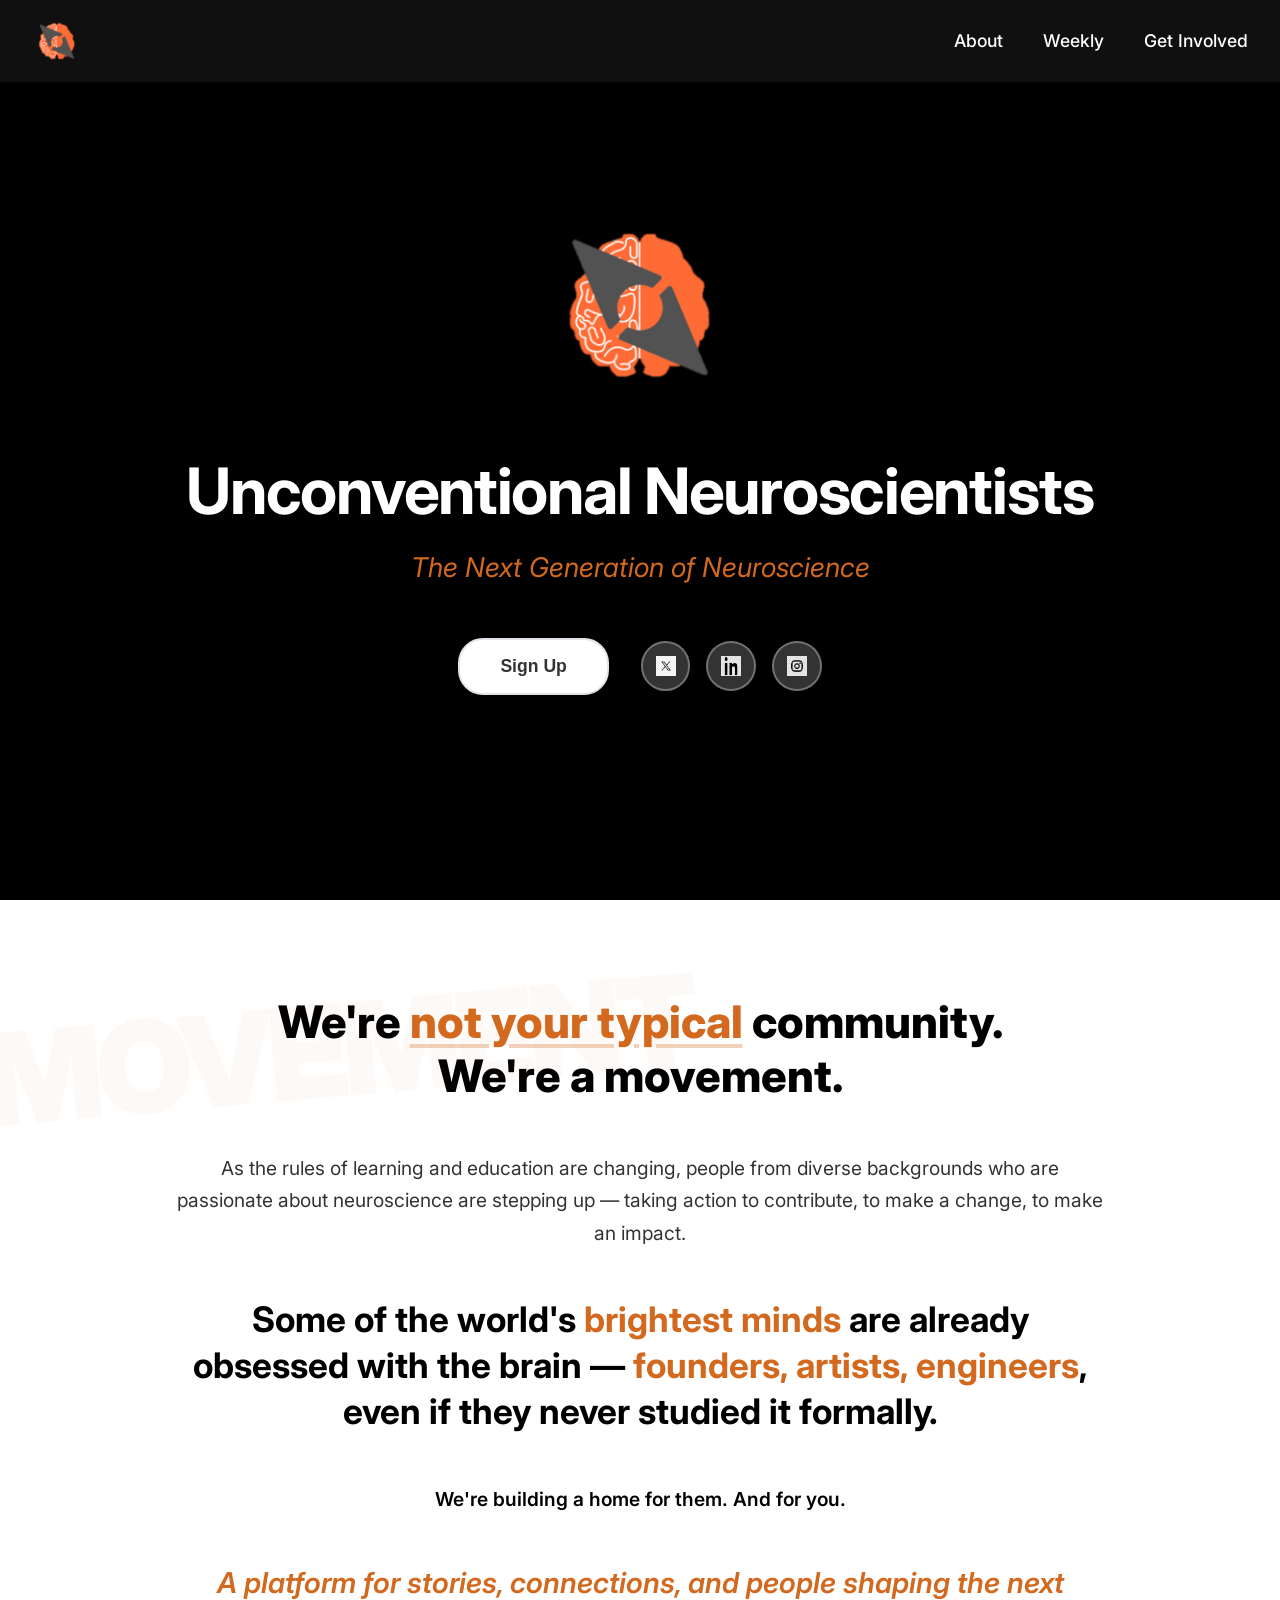
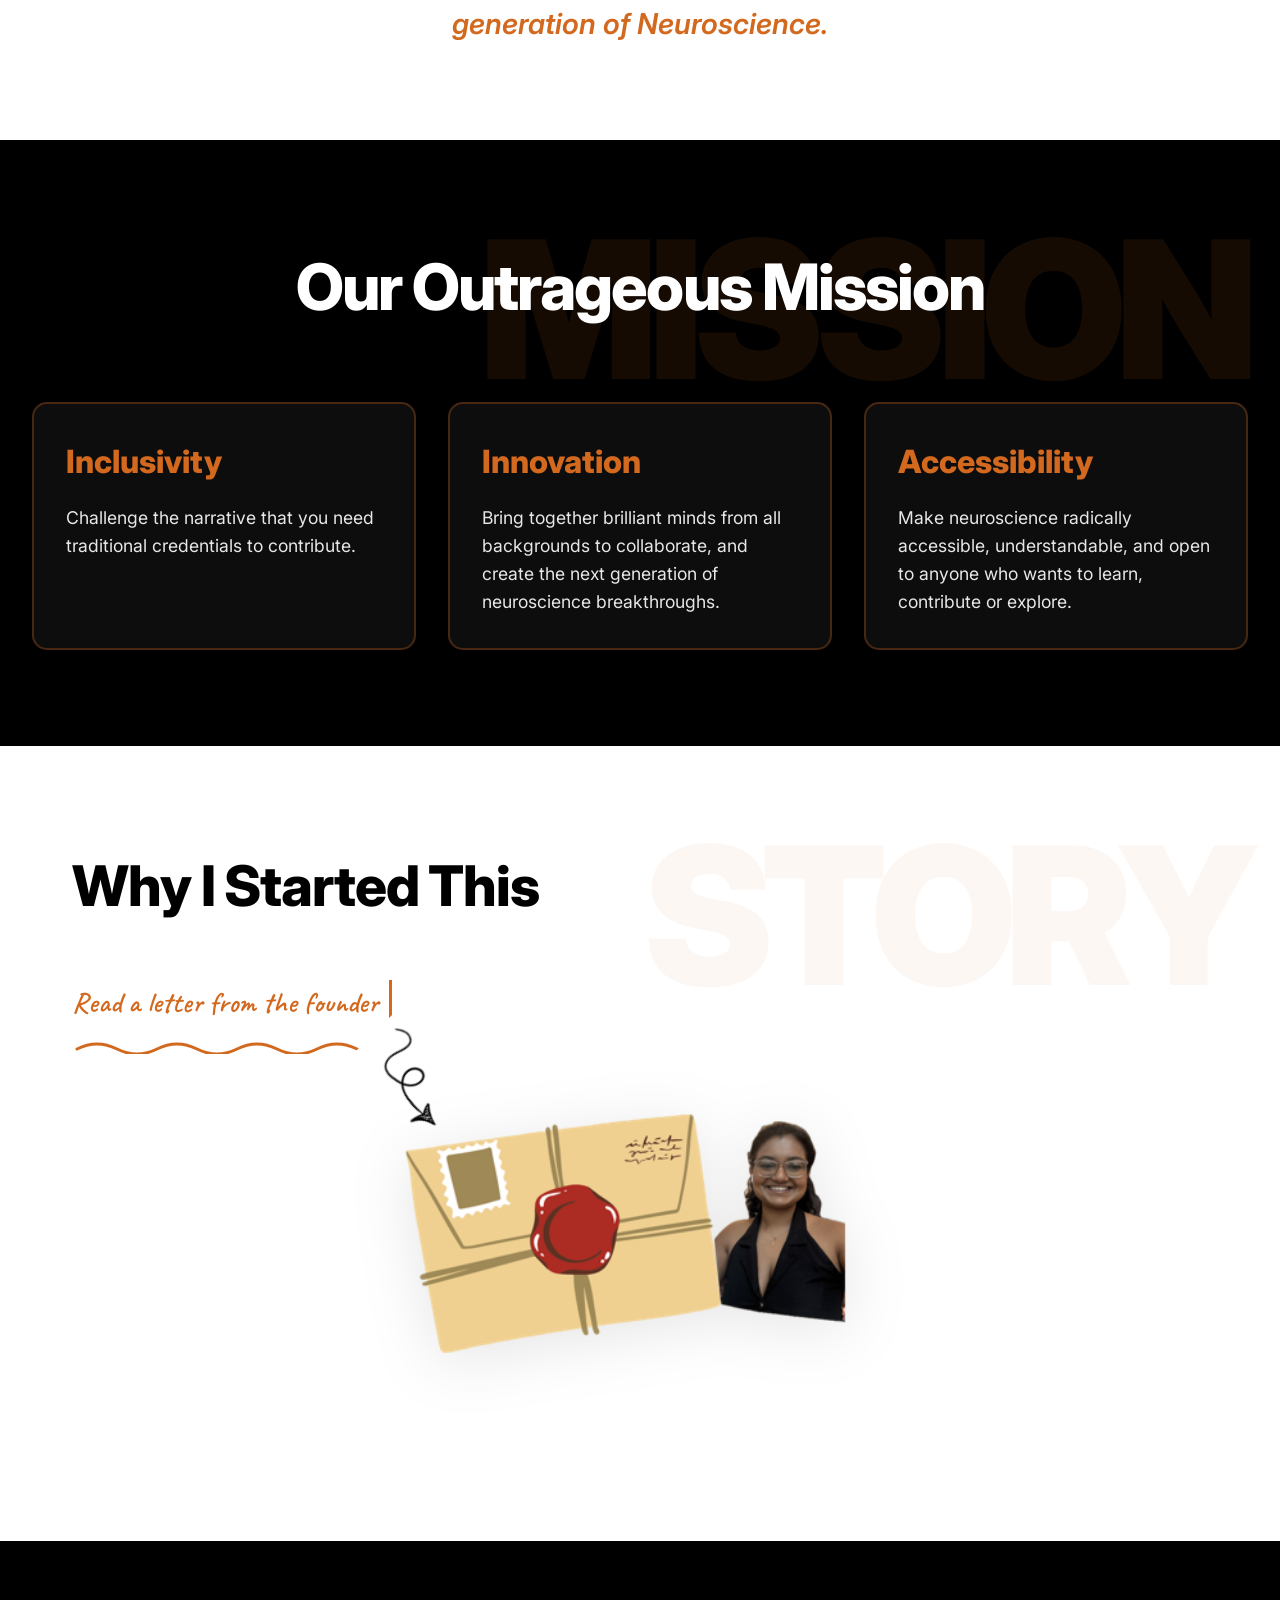
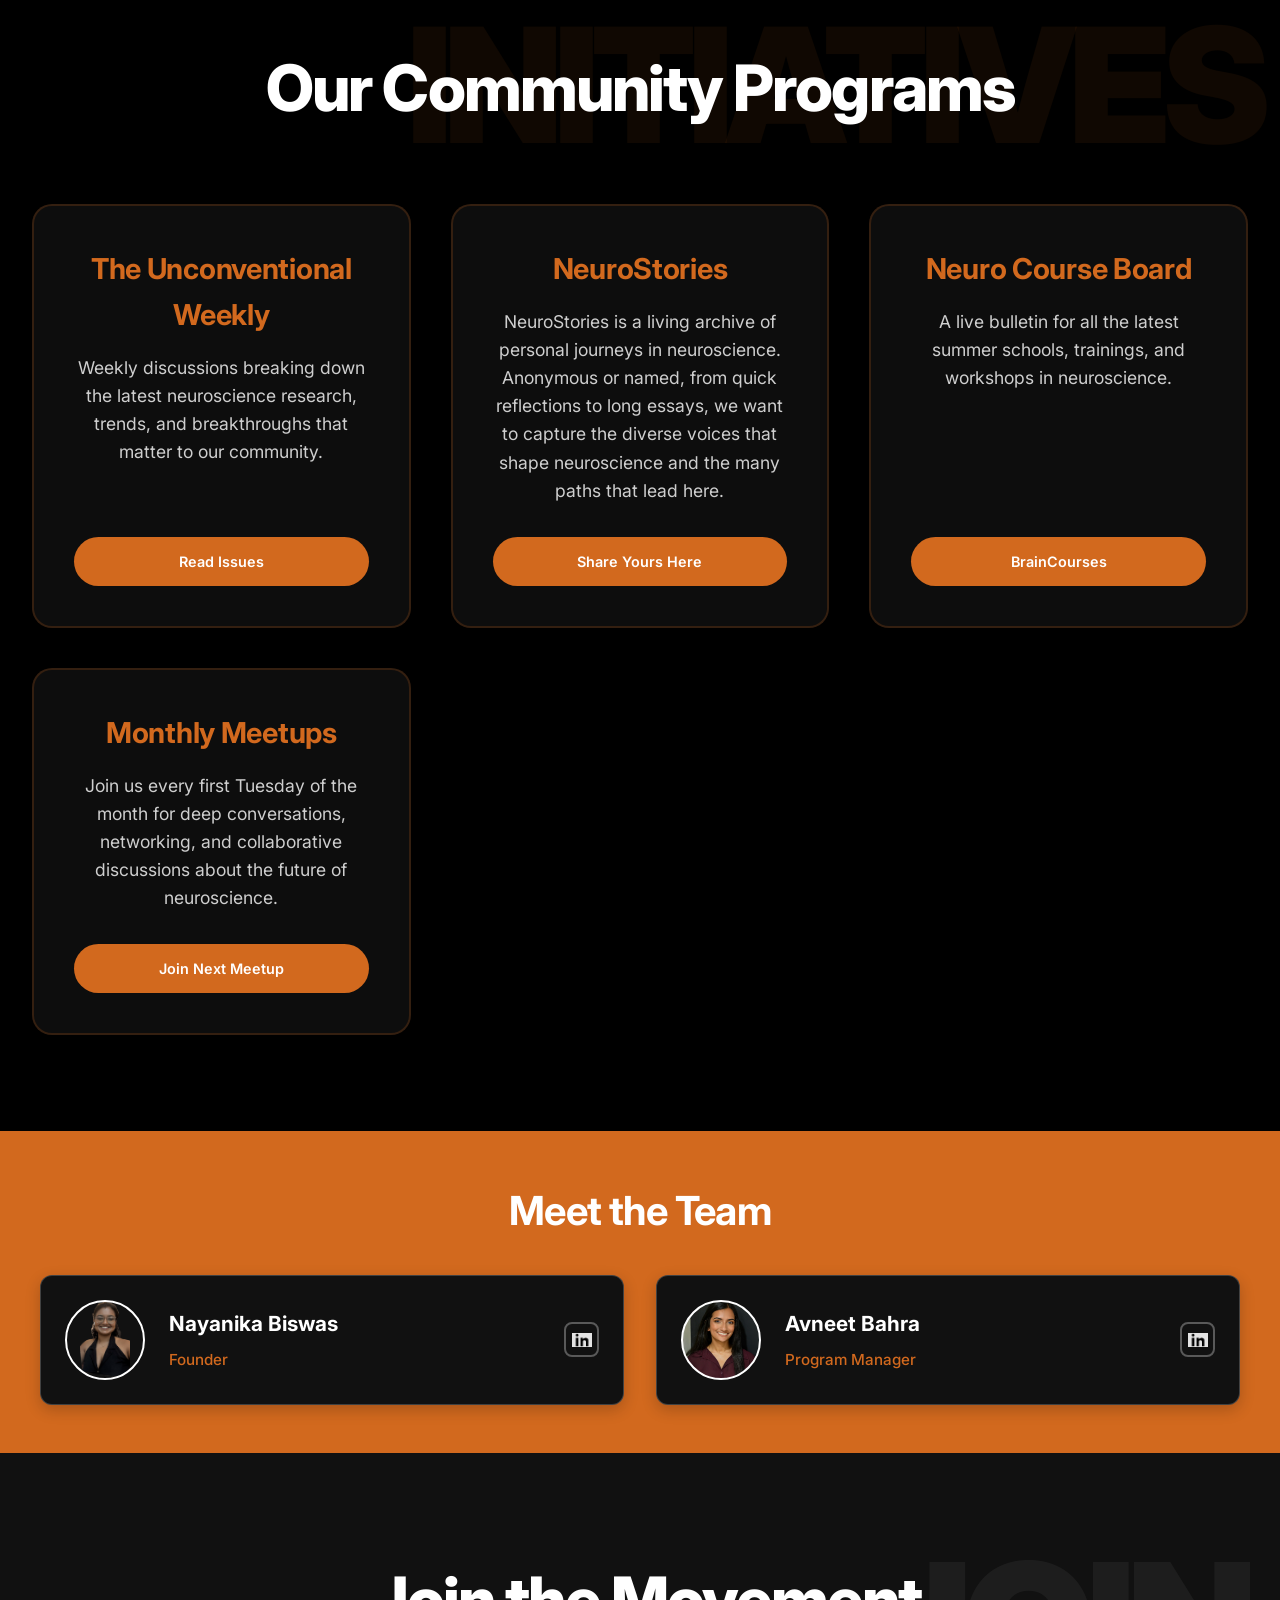
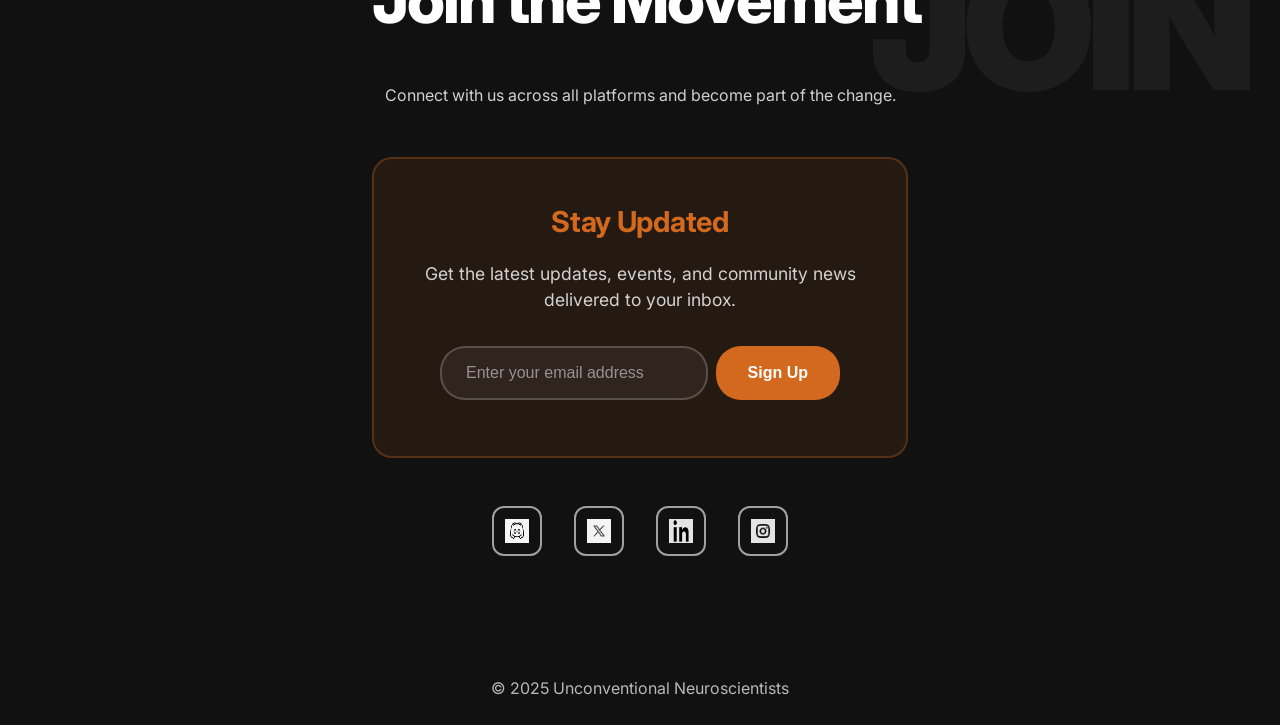
==== commit 6e36b094: "Add signup popup modal with modern UI design - Created clean, modern signup popup matching reference" ====
--- a/index.html
+++ b/index.html
@@ -8,6 +8,7 @@
     <link rel="shortcut icon" type="image/x-icon" href="favicon.ico">
     <link href="https://fonts.googleapis.com/css2?family=Inter:wght@400;500;600;700;800;900&family=Poppins:wght@400;500;600;700;800;900&family=Caveat:wght@400;500;600;700&display=swap" rel="stylesheet">
     <link rel="stylesheet" href="src/styles/main.css">
+    <link rel="stylesheet" href="src/signup-popup/signup-popup.css">
 </head>
 <body>
     <!-- Header -->
@@ -29,7 +30,7 @@
         <h1>Unconventional Neuroscientists</h1>
         <p class="tagline"><em>The Next Generation of Neuroscience</em></p>
         <div class="hero-ctas">
-            <a href="#events" class="primary-cta">Join Next Event</a>
+            <button id="signUpBtn" class="primary-cta">Sign Up</button>
             <div class="social-links">
                 <a href="https://x.com/UnconvNeurosci" class="social-link" title="Follow on Twitter">
                     <img src="X-bw.png" alt="Twitter/X">
@@ -52,13 +53,11 @@
                 We're a movement.
             </h2>
             
-            <!-- <p class="bio-text" style="font-size: 1.1rem;">
-                A home for the outsiders, the self-taught, the mission-driven misfits who believe neuroscience is too important to be gatekept.
-            </p>
-             -->
-            <p class="bio-text">
+            <p class="bio-text">As the rules of learning and education are changing, people from diverse backgrounds who are passionate about neuroscience are stepping up — taking action to contribute, to make a change, to make an impact.</p>
+            
+            <!-- <p class="bio-text">
                 Most of us didn't start in neuroscience. We arrived through a moment — a health crisis, a random paper, a conversation that stuck. Something clicked, and the brain became the mission. But without a traditional degree or "right" background, many of us still don't feel we belong.
-            </p>
+            </p> -->
             
             <div class="diverse-minds">
                 Some of the world's <span class="orange">brightest minds</span> are already obsessed with the brain — <span class="orange">founders, artists, engineers</span>, even if they never studied it formally.
@@ -68,13 +67,13 @@
                 We're building a home for them. And for you.
             </p>
             
-            <p class="bio-text center">
-                A platform for stories, connections, and people who learn what they need to build, discover and innovate what they believe in.
-            </p>
-            
             <div class="final-question">
+                A platform for stories, connections, and people shaping the next generation of Neuroscience.
+            </div>
+            
+            <!-- <div class="final-question">
                 If that's not a scientist, what is?
-            </div>
+            </div> -->
         </div>
     </section>
 
@@ -370,7 +369,39 @@
         </div>
     </footer>
 
+    <!-- Sign Up Popup Modal -->
+    <div id="signUpModal" class="modal">
+        <div class="modal-content">
+            <span class="close">&times;</span>
+            
+            <div class="modal-header">
+                <h1>Join the next generation of neuroscience</h1>
+                <p class="modal-subtitle">Stay updated with our Unconventional Weekly, NeuroStories and upcoming events.</p>
+            </div>
+            
+            <form id="signUpForm" class="signup-form">
+                <div class="form-row">
+                    <input type="text" id="firstName" name="firstName" placeholder="First name" required>
+                    <input type="text" id="lastName" name="lastName" placeholder="Last name" required>
+                </div>
+                
+                <div class="email-input-container">
+                    <input type="email" id="signupEmail" name="email" placeholder="Enter your email" required>
+                    <button type="submit" class="submit-btn">
+                        <span class="btn-text">></span>
+                        <span class="btn-loading" style="display: none;">
+                            <span class="spinner"></span>
+                        </span>
+                    </button>
+                </div>
+                
+                <div id="signupMessage" class="form-message"></div>
+            </form>
+        </div>
+    </div>
+
     <script src="src/scripts/script.js"></script>
     <script src="src/email-signup/email-signup.js"></script>
+    <script src="src/signup-popup/signup-popup.js"></script>
 </body>
 </html>
--- a/src/signup-popup/signup-popup.css
+++ b/src/signup-popup/signup-popup.css
@@ -0,0 +1,270 @@
+/* Modal Overlay */
+.modal {
+    display: none;
+    position: fixed;
+    z-index: 1000;
+    left: 0;
+    top: 0;
+    width: 100%;
+    height: 100%;
+    background-color: rgba(0, 0, 0, 0.7);
+    backdrop-filter: blur(8px);
+}
+
+/* Modal Content */
+.modal-content {
+    background-color: #fff;
+    margin: 8% auto;
+    padding: 3rem;
+    border-radius: 24px;
+    width: 90%;
+    max-width: 480px;
+    position: relative;
+    box-shadow: 0 25px 80px rgba(0, 0, 0, 0.15);
+    animation: modalSlideIn 0.4s cubic-bezier(0.34, 1.56, 0.64, 1);
+    box-sizing: border-box;
+    overflow: hidden;
+}
+
+@keyframes modalSlideIn {
+    from {
+        opacity: 0;
+        transform: translateY(-40px) scale(0.9);
+    }
+    to {
+        opacity: 1;
+        transform: translateY(0) scale(1);
+    }
+}
+
+/* Modal Header */
+.modal-header {
+    text-align: center;
+    margin-bottom: 2rem;
+}
+
+.modal-header h1 {
+    color: #2c2c2c;
+    margin: 0 0 1rem 0;
+    font-size: 2rem;
+    font-weight: 700;
+    line-height: 1.3;
+    font-family: 'Inter', sans-serif;
+}
+
+.modal-subtitle {
+    color: #666;
+    margin: 0;
+    font-size: 1rem;
+    line-height: 1.5;
+    font-weight: 400;
+}
+
+/* Close Button */
+.close {
+    position: absolute;
+    top: 1.5rem;
+    right: 1.5rem;
+    color: #999;
+    font-size: 1.8rem;
+    font-weight: 300;
+    cursor: pointer;
+    line-height: 1;
+    transition: color 0.2s ease;
+    background: none;
+    border: none;
+    padding: 0.5rem;
+}
+
+.close:hover,
+.close:focus {
+    color: #333;
+}
+
+/* Form Styling */
+.signup-form {
+    padding: 0;
+    width: 100%;
+    box-sizing: border-box;
+}
+
+.form-row {
+    display: flex;
+    gap: 1rem;
+    margin-bottom: 1rem;
+    width: 100%;
+}
+
+.form-row input {
+    flex: 1;
+    min-width: 0; /* This prevents overflow */
+    padding: 1rem 1.2rem;
+    border: 1px solid #e1e5e9;
+    border-radius: 12px;
+    font-size: 1rem;
+    font-family: inherit;
+    transition: border-color 0.2s ease, box-shadow 0.2s ease;
+    background-color: #fff;
+    box-sizing: border-box;
+}
+
+.form-row input:focus {
+    outline: none;
+    border-color: #D2691E;
+    box-shadow: 0 0 0 3px rgba(210, 105, 30, 0.08);
+}
+
+.form-row input::placeholder {
+    color: #999;
+    font-weight: 400;
+}
+
+.email-input-container {
+    position: relative;
+    margin-bottom: 1.5rem;
+}
+
+.email-input-container input {
+    width: 100%;
+    padding: 1rem 4rem 1rem 1.2rem;
+    border: 1px solid #e1e5e9;
+    border-radius: 12px;
+    font-size: 1rem;
+    font-family: inherit;
+    transition: border-color 0.2s ease, box-shadow 0.2s ease;
+    background-color: #fff;
+    box-sizing: border-box;
+}
+
+.email-input-container input:focus {
+    outline: none;
+    border-color: #D2691E;
+    box-shadow: 0 0 0 3px rgba(210, 105, 30, 0.08);
+}
+
+.email-input-container input::placeholder {
+    color: #999;
+    font-weight: 400;
+}
+
+/* Submit Button */
+.submit-btn {
+    position: absolute;
+    right: 6px;
+    top: 50%;
+    transform: translateY(-50%);
+    background: #D2691E;
+    color: white;
+    border: none;
+    width: 3rem;
+    height: 3rem;
+    border-radius: 8px;
+    font-size: 1.2rem;
+    font-weight: 600;
+    cursor: pointer;
+    transition: all 0.2s ease;
+    display: flex;
+    align-items: center;
+    justify-content: center;
+}
+
+.submit-btn:hover {
+    background: #b8571a;
+    transform: translateY(-50%) scale(1.05);
+}
+
+.submit-btn:disabled {
+    opacity: 0.7;
+    cursor: not-allowed;
+    transform: translateY(-50%);
+}
+
+/* Loading Spinner */
+.spinner {
+    width: 20px;
+    height: 20px;
+    border: 2px solid rgba(255, 255, 255, 0.3);
+    border-radius: 50%;
+    border-top-color: white;
+    animation: spin 1s ease-in-out infinite;
+}
+
+@keyframes spin {
+    to { transform: rotate(360deg); }
+}
+
+/* Form Messages */
+.form-message {
+    margin-top: 1rem;
+    padding: 1rem;
+    border-radius: 12px;
+    font-size: 0.9rem;
+    text-align: center;
+    opacity: 0;
+    transition: all 0.3s ease;
+}
+
+.form-message.success {
+    background-color: #f0f9f0;
+    color: #2d5a2d;
+    border: 1px solid #b8e6b8;
+    opacity: 1;
+}
+
+.form-message.error {
+    background-color: #fef2f2;
+    color: #b91c1c;
+    border: 1px solid #fecaca;
+    opacity: 1;
+}
+
+/* Button Styling for Hero CTA */
+.primary-cta {
+    background: white;
+    color: #333;
+    border: 2px solid #e1e5e9;
+    padding: 1rem 2.5rem;
+    border-radius: 25px;
+    font-size: 1.1rem;
+    font-weight: 600;
+    cursor: pointer;
+    transition: all 0.3s ease;
+    text-decoration: none;
+    display: inline-block;
+}
+
+.primary-cta:hover {
+    background: #f8f9fa;
+    border-color: #D2691E;
+    color: #D2691E;
+    transform: translateY(-2px);
+    box-shadow: 0 10px 30px rgba(0, 0, 0, 0.1);
+}
+
+/* Mobile Responsiveness */
+@media (max-width: 768px) {
+    .modal-content {
+        margin: 15% auto;
+        width: 95%;
+        padding: 2rem;
+    }
+    
+    .modal-header h1 {
+        font-size: 1.6rem;
+    }
+    
+    .modal-subtitle {
+        font-size: 0.9rem;
+    }
+    
+    .form-row {
+        flex-direction: column;
+        gap: 0.8rem;
+    }
+    
+    .close {
+        top: 1rem;
+        right: 1rem;
+        font-size: 1.5rem;
+    }
+}
